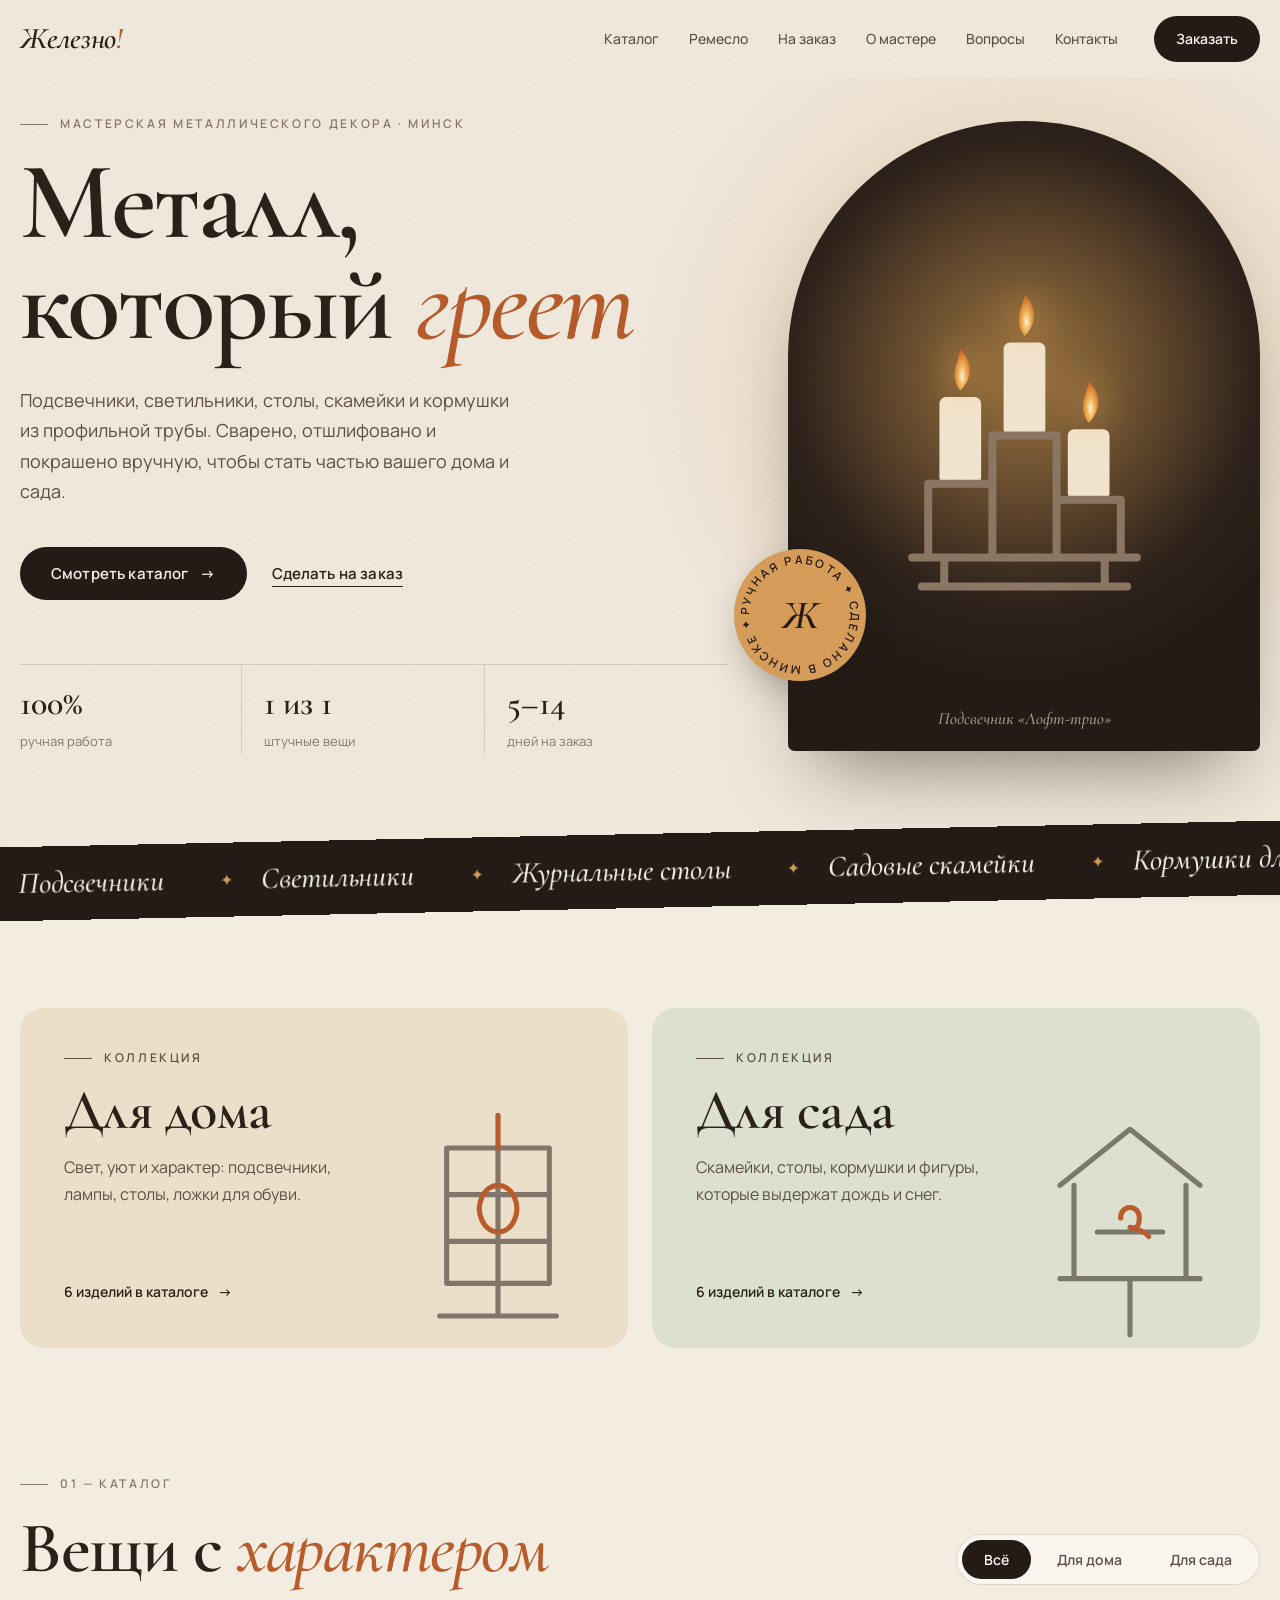
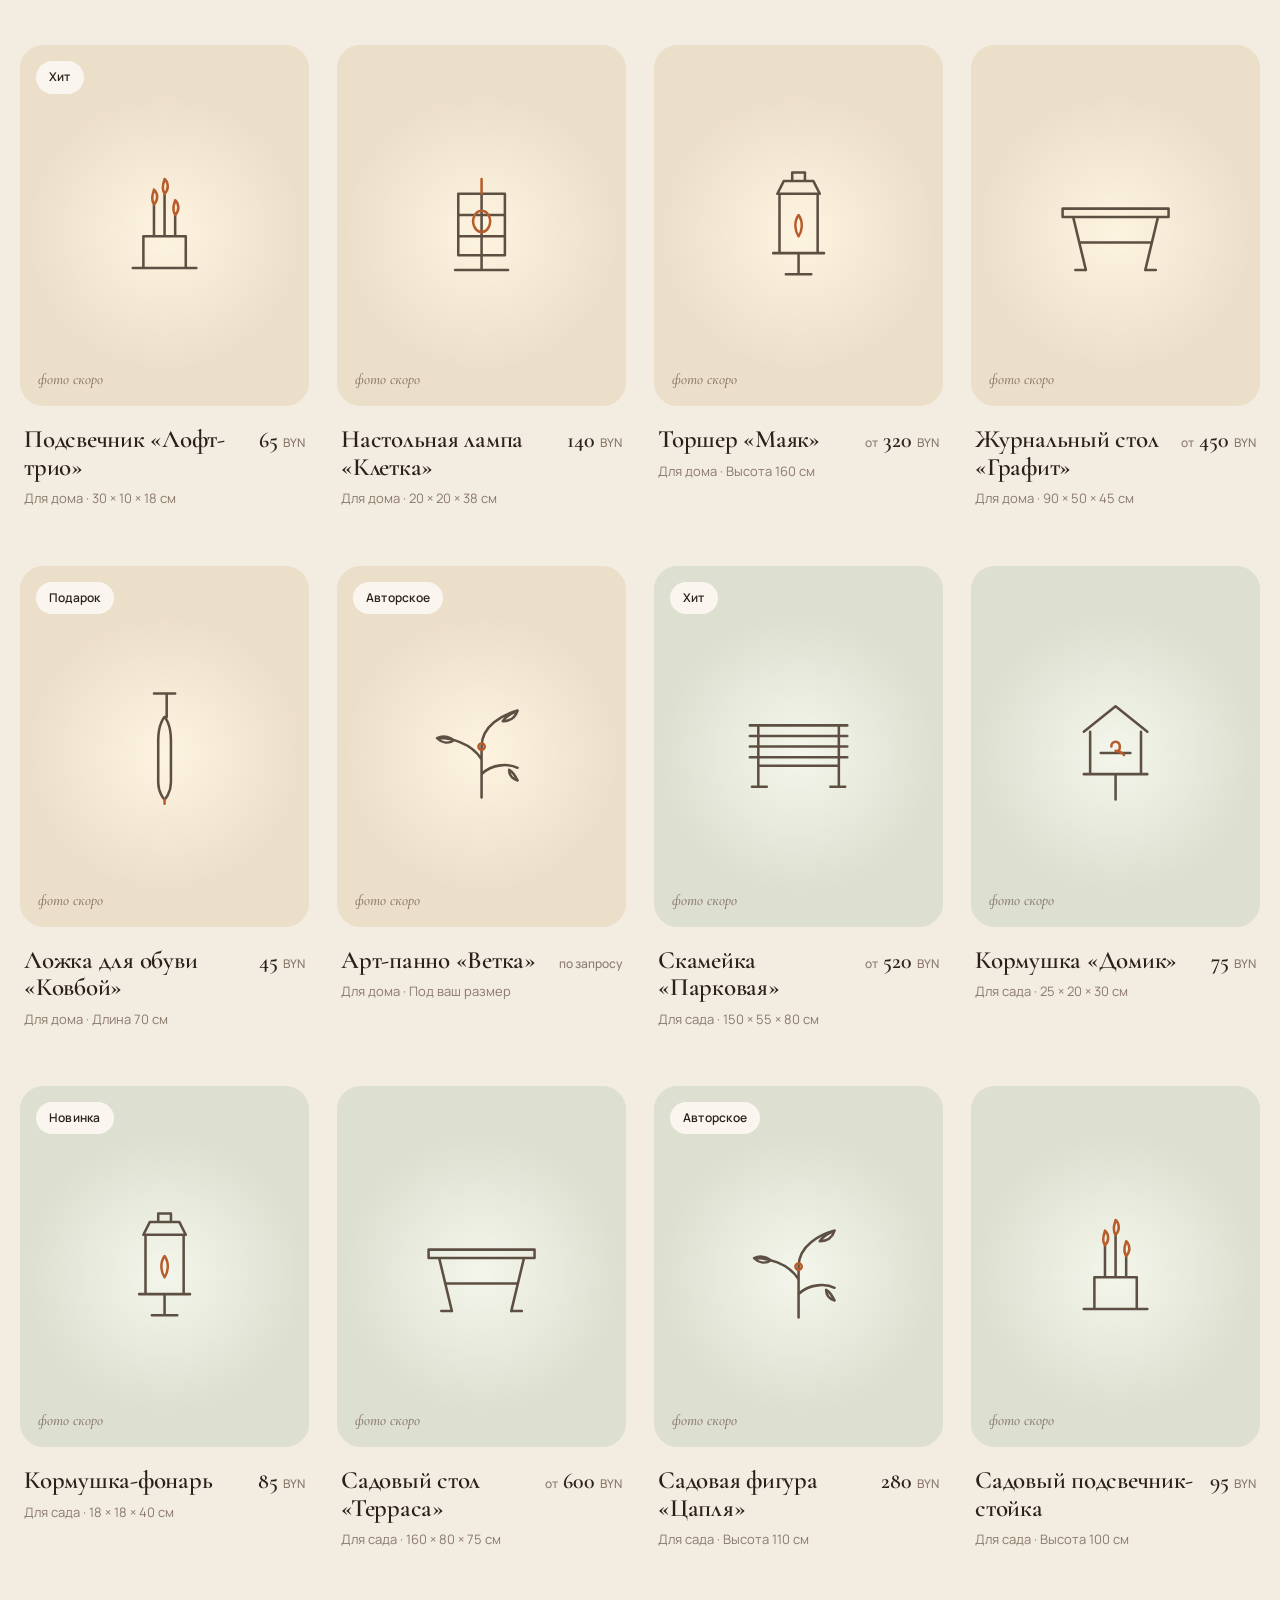
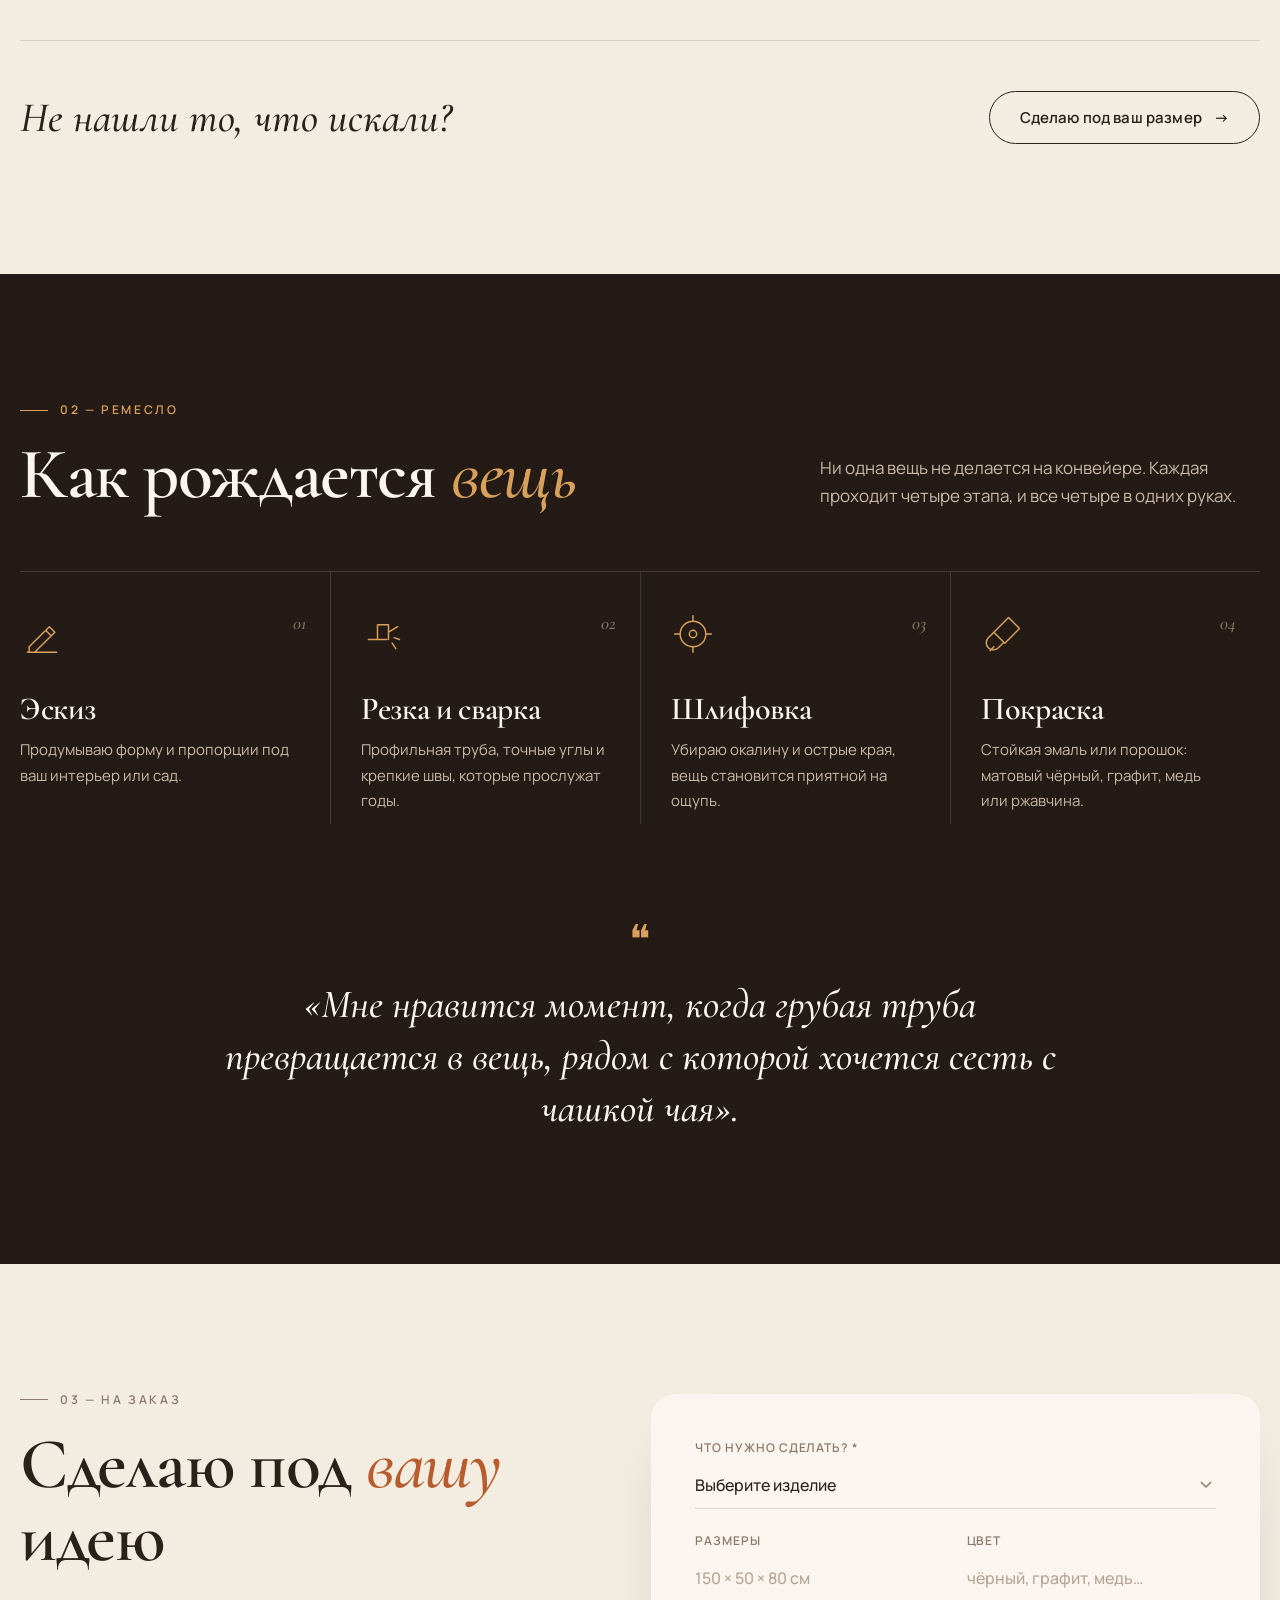
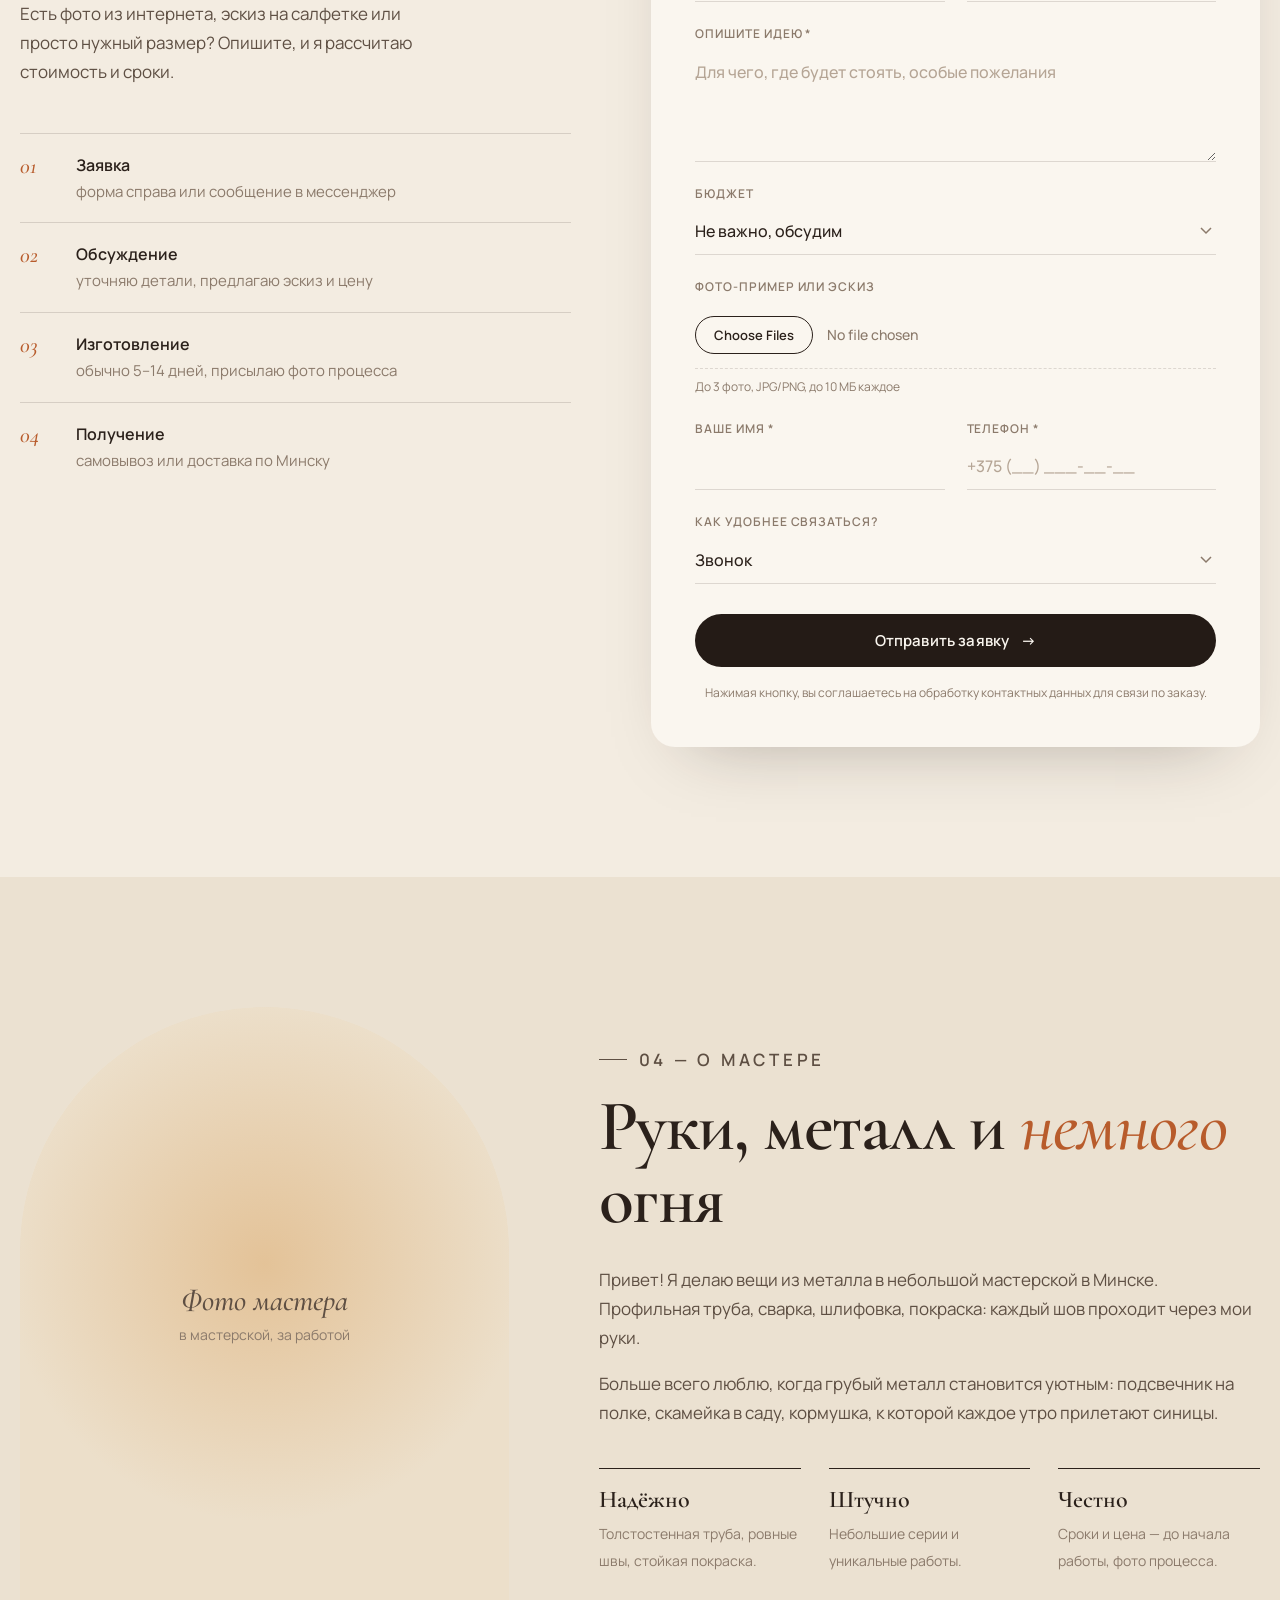
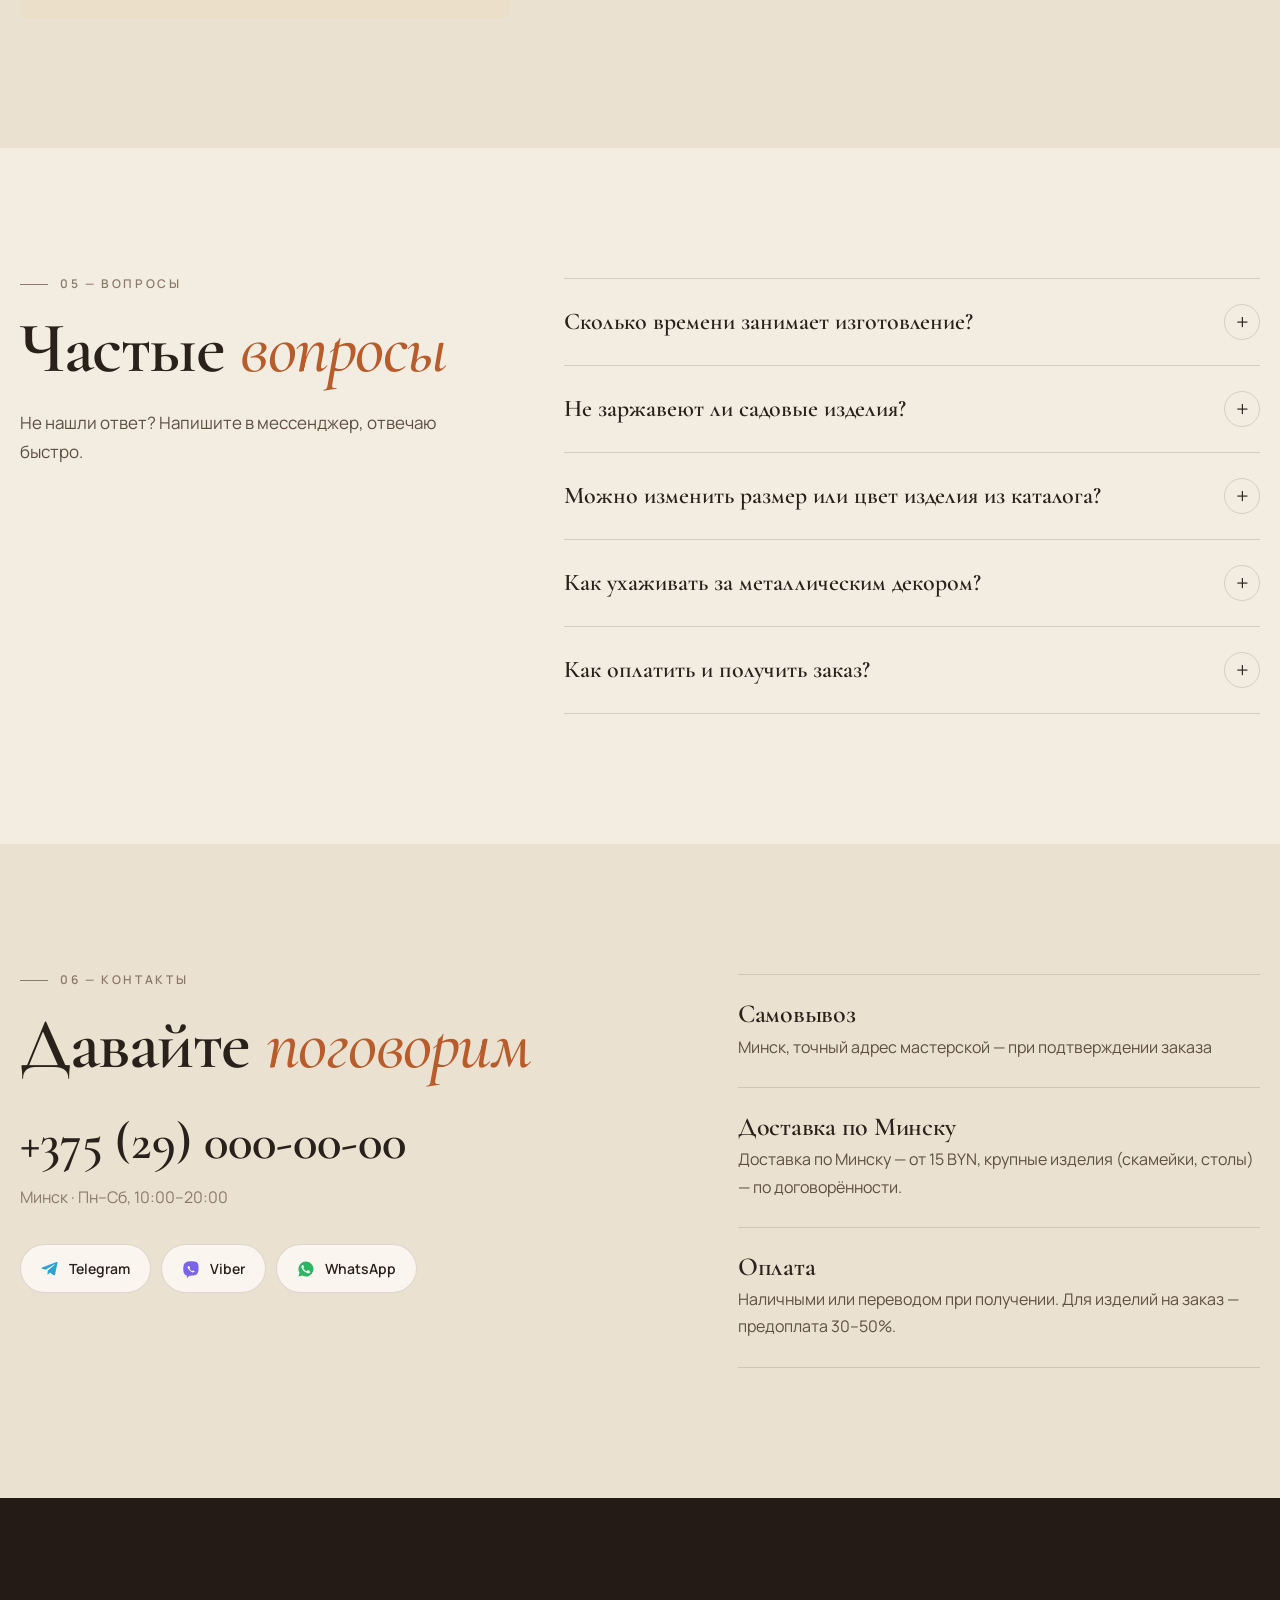
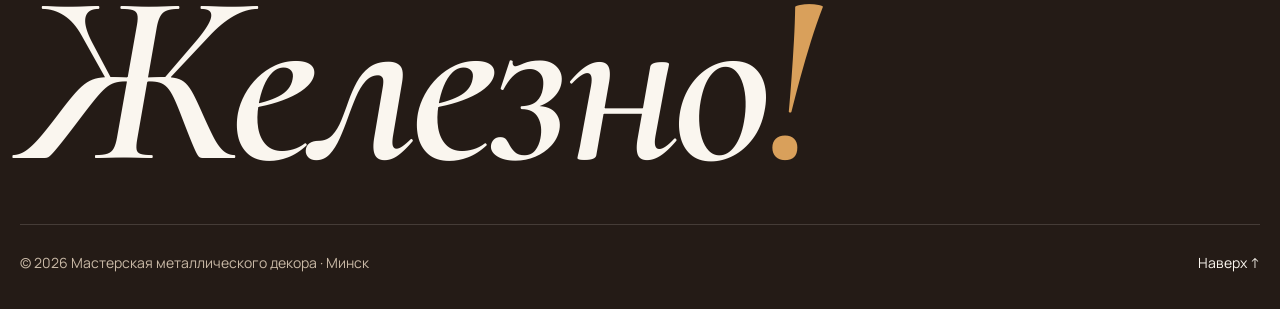
==== index.html @ 13155860 "Редакционный дизайн: Cormorant + Manrope, категории, блок «Ремесло», вопросы, плавные появления Co-A" ====
<!doctype html>
<html lang="ru">
<head>
  <meta charset="utf-8">
  <meta name="viewport" content="width=device-width, initial-scale=1">
  <title>Железно! — уютный декор из металла ручной работы, Минск</title>
  <meta name="description" content="Подсвечники, светильники, столы, скамейки, кормушки и арт-объекты из металла ручной работы. Изготовление на заказ. Минск, доставка по городу.">
  <meta property="og:title" content="Железно! — металл, который греет">
  <meta property="og:description" content="Авторский декор из металла для дома и сада. Ручная работа, Минск.">
  <meta name="theme-color" content="#f3ece1">
  <link rel="icon" href="data:image/svg+xml,%3Csvg xmlns='http://www.w3.org/2000/svg' viewBox='0 0 64 64'%3E%3Crect width='64' height='64' rx='32' fill='%23241b16'/%3E%3Ctext x='32' y='44' font-family='Georgia,serif' font-style='italic' font-size='36' text-anchor='middle' fill='%23d9a05b'%3EЖ%3C/text%3E%3C/svg%3E">
  <link rel="preconnect" href="https://fonts.googleapis.com">
  <link rel="preconnect" href="https://fonts.gstatic.com" crossorigin>
  <link href="https://fonts.googleapis.com/css2?family=Cormorant+Garamond:ital,wght@0,500;0,600;0,700;1,500;1,600&family=Manrope:wght@400;500;600;700&display=swap" rel="stylesheet">
  <link rel="stylesheet" href="css/style.css">
</head>
<body>

<header class="header" id="top">
  <div class="container header__inner">
    <a href="#top" class="logo">Железно<span>!</span></a>
    <nav class="nav" id="nav">
      <a href="#catalog">Каталог</a>
      <a href="#process">Ремесло</a>
      <a href="#custom">На заказ</a>
      <a href="#about">О мастере</a>
      <a href="#faq">Вопросы</a>
      <a href="#contacts">Контакты</a>
    </nav>
    <a class="header__cta" href="#custom">Заказать</a>
    <button class="burger" id="burger" aria-label="Меню" aria-expanded="false"><span></span><span></span></button>
  </div>
</header>

<main>
  <!-- ===== ГЛАВНЫЙ ЭКРАН ===== -->
  <section class="hero">
    <div class="hero__sparks" aria-hidden="true"></div>
    <div class="container hero__inner">
      <div class="hero__content">
        <p class="eyebrow reveal">Мастерская металлического декора · Минск</p>
        <h1 class="hero__title reveal">Металл,<br>который <em>греет</em></h1>
        <p class="hero__text reveal">Подсвечники, светильники, столы, скамейки и кормушки из профильной трубы. Сварено, отшлифовано и покрашено вручную, чтобы стать частью вашего дома и сада.</p>
        <div class="hero__actions reveal">
          <a href="#catalog" class="btn btn--primary">Смотреть каталог <i class="arr">→</i></a>
          <a href="#custom" class="btn btn--link">Сделать на заказ</a>
        </div>
        <ul class="hero__facts reveal">
          <li><b>100%</b><span>ручная работа</span></li>
          <li><b>1&nbsp;из&nbsp;1</b><span>штучные вещи</span></li>
          <li><b>5–14</b><span>дней на заказ</span></li>
        </ul>
      </div>

      <div class="hero__visual reveal">
        <div class="hero__art" aria-hidden="true">
          <svg viewBox="0 0 200 240">
            <defs><radialGradient id="flame" cx="50%" cy="65%" r="60%"><stop offset="0" stop-color="#fff6d6"/><stop offset=".45" stop-color="#f2b356"/><stop offset="1" stop-color="#d06a2a"/></radialGradient></defs>
            <g class="hero__candles"><rect x="47" y="96" width="26" height="54" rx="4"/><rect x="87" y="62" width="26" height="58" rx="4"/><rect x="127" y="116" width="26" height="44" rx="4"/></g>
            <g class="hero__frame"><path d="M30 196h140M40 196V150h40v46M80 196V120h40v76M120 196V160h40v36"/><path d="M36 214h128M50 196v18M150 196v18"/></g>
            <g class="hero__flames"><path d="M60 92c-8-10 0-20 0-26 8 8 8 18 0 26z"/><path d="M100 58c-8-10 0-20 0-26 8 8 8 18 0 26z"/><path d="M140 112c-8-10 0-20 0-26 8 8 8 18 0 26z"/></g>
          </svg>
          <span class="hero__caption">Подсвечник «Лофт-трио»</span>
        </div>
        <div class="badge" aria-hidden="true">
          <svg viewBox="0 0 120 120">
            <defs><path id="circle" d="M60 60m-46 0a46 46 0 1 1 92 0a46 46 0 1 1-92 0"/></defs>
            <text><textPath href="#circle" textLength="286">ручная работа ✦ сделано в Минске ✦ </textPath></text>
          </svg>
          <span>Ж</span>
        </div>
      </div>
    </div>
  </section>

  <!-- Бегущая строка -->
  <div class="marquee" aria-hidden="true">
    <div class="marquee__track">
      <span>Подсвечники</span><span>Светильники</span><span>Журнальные столы</span><span>Садовые скамейки</span><span>Кормушки для птиц</span><span>Ложки для обуви</span><span>Арт-объекты</span>
      <span>Подсвечники</span><span>Светильники</span><span>Журнальные столы</span><span>Садовые скамейки</span><span>Кормушки для птиц</span><span>Ложки для обуви</span><span>Арт-объекты</span>
    </div>
  </div>

  <!-- ===== КАТЕГОРИИ ===== -->
  <section class="section section--tight">
    <div class="container cats">
      <a href="#catalog" class="cat cat--home reveal" data-cat="interior">
        <div class="cat__text">
          <p class="eyebrow">Коллекция</p>
          <h3>Для дома</h3>
          <p>Свет, уют и характер: подсвечники, лампы, столы, ложки для обуви.</p>
          <span class="cat__more"><span data-count="interior"></span> <i class="arr">→</i></span>
        </div>
        <svg class="cat__ill" viewBox="0 0 120 120"><path d="M38 30h44v58H38zM38 50h44M38 70h44M60 30v58M35 102h50M60 102V88"/><path class="glow" d="M60 46a8 10 0 1 0 .1 0M60 16v14"/></svg>
      </a>
      <a href="#catalog" class="cat cat--garden reveal" data-cat="garden">
        <div class="cat__text">
          <p class="eyebrow">Коллекция</p>
          <h3>Для сада</h3>
          <p>Скамейки, столы, кормушки и фигуры, которые выдержат дождь и снег.</p>
          <span class="cat__more"><span data-count="garden"></span> <i class="arr">→</i></span>
        </div>
        <svg class="cat__ill" viewBox="0 0 120 120"><path d="M30 46 60 22l30 24M36 46v40h48V46M30 86h60M60 86v24M46 66h28"/><path class="glow" d="M56 60c0-6 8-6 8 0s-4 4-4 4 6 1 8 4"/></svg>
      </a>
    </div>
  </section>

  <!-- ===== КАТАЛОГ ===== -->
  <section class="section" id="catalog">
    <div class="container">
      <div class="section__head">
        <div class="reveal">
          <p class="eyebrow">01 — Каталог</p>
          <h2 class="section__title">Вещи с <em>характером</em></h2>
        </div>
        <div class="filters reveal" role="tablist">
          <button class="filter is-active" data-filter="all">Всё</button>
          <button class="filter" data-filter="interior">Для дома</button>
          <button class="filter" data-filter="garden">Для сада</button>
        </div>
      </div>
      <div class="grid" id="grid"></div>
      <div class="catalog__note reveal">
        <p>Не нашли то, что искали?</p>
        <a href="#custom" class="btn btn--ghost">Сделаю под ваш размер <i class="arr">→</i></a>
      </div>
    </div>
  </section>

  <!-- ===== РЕМЕСЛО ===== -->
  <section class="section section--dark" id="process">
    <div class="container">
      <div class="section__head">
        <div class="reveal">
          <p class="eyebrow">02 — Ремесло</p>
          <h2 class="section__title">Как рождается <em>вещь</em></h2>
        </div>
        <p class="section__lead reveal">Ни одна вещь не делается на конвейере. Каждая проходит четыре этапа, и все четыре в одних руках.</p>
      </div>
      <ol class="process">
        <li class="reveal">
          <svg viewBox="0 0 48 48"><path d="M10 38 32 16l6 6-22 22H10zM28 20l6 6M8 44h32"/></svg>
          <span class="process__num">01</span><h3>Эскиз</h3><p>Продумываю форму и пропорции под ваш интерьер или сад.</p>
        </li>
        <li class="reveal">
          <svg viewBox="0 0 48 48"><path d="M8 30h20M18 30V14h12v16M30 22l10-6M36 28l6 2M34 34l4 6"/></svg>
          <span class="process__num">02</span><h3>Резка и сварка</h3><p>Профильная труба, точные углы и крепкие швы, которые прослужат годы.</p>
        </li>
        <li class="reveal">
          <svg viewBox="0 0 48 48"><circle cx="24" cy="24" r="14"/><circle cx="24" cy="24" r="4"/><path d="M24 4v6M24 38v6M4 24h6M38 24h6"/></svg>
          <span class="process__num">03</span><h3>Шлифовка</h3><p>Убираю окалину и острые края, вещь становится приятной на ощупь.</p>
        </li>
        <li class="reveal">
          <svg viewBox="0 0 48 48"><path d="M30 6l12 12-16 16-12-12zM14 22l-6 6c-3 3-3 8 0 11s8 3 11 0l6-6M10 42l4-4"/></svg>
          <span class="process__num">04</span><h3>Покраска</h3><p>Стойкая эмаль или порошок: матовый чёрный, графит, медь или ржавчина.</p>
        </li>
      </ol>
      <blockquote class="quote reveal">«Мне нравится момент, когда грубая труба превращается в вещь, рядом с которой хочется сесть с чашкой чая».</blockquote>
    </div>
  </section>

  <!-- ===== НА ЗАКАЗ ===== -->
  <section class="section" id="custom">
    <div class="container custom">
      <div class="custom__info reveal">
        <p class="eyebrow">03 — На заказ</p>
        <h2 class="section__title">Сделаю под <em>вашу</em> идею</h2>
        <p class="section__lead">Есть фото из интернета, эскиз на салфетке или просто нужный размер? Опишите, и я рассчитаю стоимость и сроки.</p>
        <ol class="steps">
          <li><b>Заявка</b><span>форма справа или сообщение в мессенджер</span></li>
          <li><b>Обсуждение</b><span>уточняю детали, предлагаю эскиз и цену</span></li>
          <li><b>Изготовление</b><span>обычно 5–14 дней, присылаю фото процесса</span></li>
          <li><b>Получение</b><span>самовывоз или доставка по Минску</span></li>
        </ol>
      </div>

      <form class="form card reveal" id="customForm" novalidate>
        <input type="hidden" name="formType" value="Заказ по идее">
        <input type="text" name="website" class="hp" tabindex="-1" autocomplete="off" aria-hidden="true">
        <label class="field">
          <span>Что нужно сделать? *</span>
          <select name="item" required>
            <option value="">Выберите изделие</option>
            <option>Подсвечник</option><option>Светильник / торшер</option>
            <option>Стол</option><option>Скамейка</option><option>Кормушка для птиц</option>
            <option>Ложка для обуви</option><option>Арт-объект / панно</option>
            <option>Садовый декор</option><option>Другое</option>
          </select>
        </label>
        <div class="field-row">
          <label class="field"><span>Размеры</span><input name="size" placeholder="150 × 50 × 80 см"></label>
          <label class="field"><span>Цвет</span><input name="color" placeholder="чёрный, графит, медь…"></label>
        </div>
        <label class="field"><span>Опишите идею *</span>
          <textarea name="details" rows="4" required placeholder="Для чего, где будет стоять, особые пожелания"></textarea></label>
        <label class="field"><span>Бюджет</span>
          <select name="budget">
            <option value="">Не важно, обсудим</option>
            <option>до 100 BYN</option><option>100–300 BYN</option>
            <option>300–600 BYN</option><option>более 600 BYN</option>
          </select>
        </label>
        <label class="field field--file">
          <span>Фото-пример или эскиз</span>
          <input type="file" name="photos" accept="image/*" multiple>
          <small class="file-hint" id="fileHint">До 3 фото, JPG/PNG, до 10 МБ каждое</small>
        </label>
        <div class="field-row">
          <label class="field"><span>Ваше имя *</span><input name="name" required autocomplete="name"></label>
          <label class="field"><span>Телефон *</span><input name="phone" type="tel" required autocomplete="tel" placeholder="+375 (__) ___-__-__"></label>
        </div>
        <label class="field"><span>Как удобнее связаться?</span>
          <select name="contactVia"><option>Звонок</option><option>Telegram</option><option>Viber</option><option>WhatsApp</option></select>
        </label>
        <button class="btn btn--primary btn--wide" type="submit">Отправить заявку <i class="arr">→</i></button>
        <p class="form__legal">Нажимая кнопку, вы соглашаетесь на обработку контактных данных для связи по заказу.</p>
      </form>
    </div>
  </section>

  <!-- ===== О МАСТЕРЕ ===== -->
  <section class="section section--alt" id="about">
    <div class="container about">
      <div class="about__photo reveal" aria-hidden="true">
        <div class="about__placeholder">Фото мастера<small>в мастерской, за работой</small></div>
      </div>
      <div class="about__text reveal">
        <p class="eyebrow">04 — О мастере</p>
        <h2 class="section__title">Руки, металл и <em>немного</em> огня</h2>
        <p>Привет! Я делаю вещи из металла в небольшой мастерской в Минске. Профильная труба, сварка, шлифовка, покраска: каждый шов проходит через мои руки.</p>
        <p>Больше всего люблю, когда грубый металл становится уютным: подсвечник на полке, скамейка в саду, кормушка, к которой каждое утро прилетают синицы.</p>
        <ul class="features">
          <li><b>Надёжно</b><span>Толстостенная труба, ровные швы, стойкая покраска.</span></li>
          <li><b>Штучно</b><span>Небольшие серии и уникальные работы.</span></li>
          <li><b>Честно</b><span>Сроки и цена — до начала работы, фото процесса.</span></li>
        </ul>
      </div>
    </div>
  </section>

  <!-- ===== ВОПРОСЫ ===== -->
  <section class="section" id="faq">
    <div class="container faq">
      <div class="reveal">
        <p class="eyebrow">05 — Вопросы</p>
        <h2 class="section__title">Частые <em>вопросы</em></h2>
        <p class="section__lead">Не нашли ответ? Напишите в мессенджер, отвечаю быстро.</p>
      </div>
      <div class="faq__list reveal">
        <details>
          <summary>Сколько времени занимает изготовление?</summary>
          <p>Готовые изделия из каталога можно забрать сразу. Вещи на заказ обычно делаются за 5–14 дней, в зависимости от сложности. Точный срок называю до начала работы.</p>
        </details>
        <details>
          <summary>Не заржавеют ли садовые изделия?</summary>
          <p>Металл для улицы грунтуется и покрывается стойкой краской. Раз в несколько лет покрытие можно подновить. Эффект «ржавчины» делаю только по желанию и закрываю защитным лаком.</p>
        </details>
        <details>
          <summary>Можно изменить размер или цвет изделия из каталога?</summary>
          <p>Да. Почти любую вещь из каталога можно сделать в другом размере или цвете. Напишите, что хотите изменить, и я пересчитаю цену.</p>
        </details>
        <details>
          <summary>Как ухаживать за металлическим декором?</summary>
          <p>Достаточно протирать сухой или слегка влажной мягкой тканью. Не используйте абразивные губки и агрессивную химию.</p>
        </details>
        <details>
          <summary>Как оплатить и получить заказ?</summary>
          <p data-faq-delivery></p>
        </details>
      </div>
    </div>
  </section>

  <!-- ===== ДОСТАВКА И КОНТАКТЫ ===== -->
  <section class="section section--alt" id="contacts">
    <div class="container contacts">
      <div class="reveal">
        <p class="eyebrow">06 — Контакты</p>
        <h2 class="section__title">Давайте <em>поговорим</em></h2>
        <p class="contacts__big"><a data-phone-link href="#"><span data-phone></span></a></p>
        <p class="muted"><span data-city></span> · <span data-hours></span></p>
        <div class="messengers" data-messengers></div>
      </div>
      <div class="info-list reveal">
        <div><h3>Самовывоз</h3><p data-pickup></p></div>
        <div><h3>Доставка по Минску</h3><p data-delivery></p></div>
        <div><h3>Оплата</h3><p>Наличными или переводом при получении. Для изделий на заказ — предоплата 30–50%.</p></div>
      </div>
    </div>
  </section>
</main>

<footer class="footer">
  <div class="container">
    <p class="footer__word" aria-hidden="true">Железно<span>!</span></p>
    <div class="footer__inner">
      <span>© <span id="year"></span> Мастерская металлического декора · Минск</span>
      <a href="#top">Наверх ↑</a>
    </div>
  </div>
</footer>

<div class="float-msg" data-messengers-float></div>

<!-- Окно товара -->
<div class="modal" id="modal" aria-hidden="true">
  <div class="modal__backdrop" data-close></div>
  <div class="modal__box" role="dialog" aria-modal="true" aria-labelledby="mTitle">
    <button class="modal__close" data-close aria-label="Закрыть">×</button>
    <div class="modal__media" id="mMedia"></div>
    <div class="modal__body">
      <p class="eyebrow" id="mCat"></p>
      <h3 class="modal__title" id="mTitle"></h3>
      <p class="modal__price" id="mPrice"></p>
      <p class="modal__desc" id="mDesc"></p>
      <dl class="specs" id="mSpecs"></dl>

      <form class="form" id="orderForm" novalidate>
        <input type="hidden" name="formType" value="Заказ из каталога">
        <input type="hidden" name="product">
        <input type="text" name="website" class="hp" tabindex="-1" autocomplete="off" aria-hidden="true">
        <div class="field-row">
          <label class="field"><span>Имя *</span><input name="name" required autocomplete="name"></label>
          <label class="field"><span>Телефон *</span><input name="phone" type="tel" required autocomplete="tel" placeholder="+375 (__) ___-__-__"></label>
        </div>
        <label class="field"><span>Комментарий</span><input name="details" placeholder="цвет, размер, количество…"></label>
        <button class="btn btn--primary btn--wide" type="submit">Заказать <i class="arr">→</i></button>
      </form>
      <p class="modal__or">или сразу написать</p>
      <div class="messengers messengers--sm" id="mMessengers"></div>
    </div>
  </div>
</div>

<div class="toast" id="toast" role="status" aria-live="polite"></div>

<script src="js/config.js"></script>
<script src="js/products.js"></script>
<script src="js/app.js"></script>
</body>
</html>
---- css/style.css ----
/* =========================================================
   «Железно!» — уютный редакционный стиль
   Лён · мёд · терракота · шалфей · шоколад
   ========================================================= */
:root {
  --bg: #f3ece1;
  --bg-alt: #ebe1d1;
  --paper: #faf6ef;
  --ink: #2b211b;
  --ink-soft: #5e4f43;
  --muted: #8b7a6b;
  --line: rgba(43,33,27,.14);
  --accent: #b85c2c;     /* терракота */
  --honey: #d9a05b;      /* мёд */
  --sage: #7d8c6e;       /* шалфей */
  --sage-bg: #dde0d0;
  --cream-bg: #ecdfca;
  --dark: #241b16;       /* шоколад */
  --dark-2: #31261f;
  --radius: 24px;
  --ease: cubic-bezier(.22,.61,.36,1);
  --serif: "Cormorant Garamond", "Cormorant", Georgia, serif;
  --sans: "Manrope", system-ui, -apple-system, "Segoe UI", Roboto, sans-serif;
}

*, *::before, *::after { box-sizing: border-box; }
html { scroll-behavior: smooth; scroll-padding-top: 84px; overflow-x: clip; }
main { overflow-x: clip; }
body {
  margin: 0; background: var(--bg); color: var(--ink);
  font: 400 16px/1.7 var(--sans); -webkit-font-smoothing: antialiased; text-rendering: optimizeLegibility;
}
/* Фактура бумаги */
body::after {
  content: ""; position: fixed; inset: 0; z-index: 300; pointer-events: none; opacity: .09; mix-blend-mode: multiply;
  background-image: url("data:image/svg+xml,%3Csvg xmlns='http://www.w3.org/2000/svg' width='160' height='160'%3E%3Cfilter id='n'%3E%3CfeTurbulence type='fractalNoise' baseFrequency='.85' numOctaves='3' stitchTiles='stitch'/%3E%3CfeColorMatrix values='0 0 0 0 .3 0 0 0 0 .2 0 0 0 0 .1 0 0 0 .9 0'/%3E%3C/filter%3E%3Crect width='100%25' height='100%25' filter='url(%23n)'/%3E%3C/svg%3E");
}
::selection { background: var(--honey); color: var(--dark); }
img { max-width: 100%; display: block; }
a { color: var(--accent); text-decoration: none; }
h1, h2, h3, .price, .hero__facts b, .contacts__big, .steps li::before, .process__num { font-variant-numeric: lining-nums; }
h1, h2, h3 { font-family: var(--serif); font-weight: 600; line-height: 1.02; margin: 0 0 .4em; letter-spacing: -.01em; }
em { font-style: italic; font-weight: 500; color: var(--accent); }
.container { width: min(1240px, 100% - 40px); margin-inline: auto; }
.muted { color: var(--muted); }
.eyebrow {
  font: 600 12px/1 var(--sans); letter-spacing: .22em; text-transform: uppercase; color: var(--muted);
  margin: 0 0 22px; display: flex; align-items: center; gap: 12px;
}
.eyebrow::before { content: ""; width: 28px; height: 1px; background: currentColor; }
.arr { font-style: normal; display: inline-block; transition: transform .35s var(--ease); }

/* ===== Кнопки ===== */
.btn {
  display: inline-flex; align-items: center; justify-content: center; gap: 12px;
  padding: 18px 30px; border-radius: 999px; border: 1px solid transparent;
  font: 600 15px/1 var(--sans); letter-spacing: .01em; cursor: pointer; color: inherit; white-space: nowrap;
  transition: background .35s var(--ease), color .35s var(--ease), border-color .35s var(--ease), transform .35s var(--ease);
}
.btn:hover .arr { transform: translateX(5px); }
.btn--primary { background: var(--dark); color: var(--paper); }
.btn--primary:hover { background: var(--accent); color: #fff; }
.btn--ghost { border-color: var(--ink); color: var(--ink); }
.btn--ghost:hover { background: var(--ink); color: var(--paper); }
.btn--link { padding-inline: 6px; color: var(--ink); background: linear-gradient(currentColor, currentColor) 6px calc(100% - 12px) / calc(100% - 12px) 1px no-repeat; }
.btn--link:hover { color: var(--accent); }
.btn--wide { width: 100%; }
.btn[disabled] { opacity: .55; cursor: wait; }

/* ===== Шапка ===== */
.header { position: sticky; top: 0; z-index: 50; transition: background .4s, box-shadow .4s; }
.header.is-scrolled { background: rgba(243,236,225,.86); backdrop-filter: blur(14px); box-shadow: 0 1px 0 var(--line); }
.header__inner { display: flex; align-items: center; gap: 36px; height: 78px; }
.logo { font: italic 600 30px/1 var(--serif); color: var(--ink); letter-spacing: -.01em; }
.logo span { color: var(--accent); }
.nav { display: flex; gap: 30px; margin-left: auto; }
.nav a { color: var(--ink-soft); font-size: 14px; font-weight: 500; position: relative; padding: 4px 0; }
.nav a::after { content: ""; position: absolute; left: 0; right: 0; bottom: 0; height: 1px; background: var(--accent); transform: scaleX(0); transform-origin: right; transition: transform .4s var(--ease); }
.nav a:hover { color: var(--ink); }
.nav a:hover::after { transform: scaleX(1); transform-origin: left; }
.header__cta { padding: 11px 22px; border-radius: 999px; background: var(--dark); color: var(--paper); font-size: 14px; font-weight: 600; transition: background .3s; }
.header__cta:hover { background: var(--accent); color: #fff; }
.burger { display: none; width: 44px; height: 44px; border-radius: 50%; border: 1px solid var(--line); background: transparent; cursor: pointer; position: relative; }
.burger span { position: absolute; left: 13px; right: 13px; height: 1.5px; background: var(--ink); transition: transform .3s var(--ease); }
.burger span:first-child { top: 17px; } .burger span:last-child { top: 25px; }
.burger[aria-expanded="true"] span:first-child { transform: translateY(4px) rotate(45deg); }
.burger[aria-expanded="true"] span:last-child { transform: translateY(-4px) rotate(-45deg); }

/* ===== Главный экран ===== */
.hero { position: relative; padding: 40px 0 100px; overflow: hidden; }
.hero::before {
  content: ""; position: absolute; width: 900px; height: 900px; right: -200px; top: -150px; border-radius: 50%;
  background: radial-gradient(circle, rgba(217,160,91,.35), transparent 62%); pointer-events: none;
}
.hero__inner { position: relative; display: grid; grid-template-columns: 1.2fr .8fr; gap: 60px; align-items: center; }
.hero__title { font-size: clamp(56px, 8.6vw, 128px); font-weight: 600; line-height: .92; margin: 0 0 30px; letter-spacing: -.025em; }
.hero__title em { font-weight: 500; }
.hero__text { max-width: 500px; font-size: 18px; color: var(--ink-soft); margin: 0 0 40px; }
.hero__actions { display: flex; flex-wrap: wrap; align-items: center; gap: 18px; }
.hero__facts { display: flex; list-style: none; padding: 0; margin: 64px 0 0; border-top: 1px solid var(--line); }
.hero__facts li { flex: 1; padding: 22px 20px 0 0; }
.hero__facts li + li { padding-left: 22px; border-left: 1px solid var(--line); }
.hero__facts b { display: block; font: 600 34px/1 var(--serif); margin-bottom: 6px; }
.hero__facts span { font-size: 13px; color: var(--muted); }

.hero__visual { position: relative; }
.hero__art {
  position: relative; aspect-ratio: 3 / 4; border-radius: 999px 999px 28px 28px; overflow: hidden;
  background: radial-gradient(circle at 50% 40%, #4a372a, var(--dark) 70%);
  display: grid; place-items: center; padding: 16%;
  box-shadow: 0 40px 80px -30px rgba(36,27,22,.55);
}
.hero__art::before { content: ""; position: absolute; inset: 0; background: radial-gradient(circle at 50% 40%, rgba(242,179,86,.5), transparent 52%); animation: breathe 4.5s ease-in-out infinite; }
.hero__art svg { position: relative; width: 100%; }
.hero__candles rect { fill: #f5e8d2; }
.hero__frame path { fill: none; stroke: #8d7866; stroke-width: 5; stroke-linecap: round; stroke-linejoin: round; }
.hero__flames path { fill: url(#flame); filter: drop-shadow(0 0 12px rgba(242,179,86,.95)); transform-box: fill-box; transform-origin: 50% 100%; animation: flicker 2.6s ease-in-out infinite; }
.hero__flames path:nth-child(2) { animation-delay: .7s; } .hero__flames path:nth-child(3) { animation-delay: 1.4s; }
.hero__caption { position: absolute; bottom: 22px; left: 0; right: 0; text-align: center; font: italic 500 17px var(--serif); color: rgba(245,232,210,.65); }
@keyframes flicker { 0%,100% { transform: scale(1) rotate(0); } 30% { transform: scale(1.07,.94) rotate(-3deg); } 60% { transform: scale(.95,1.05) rotate(2deg); } }
@keyframes breathe { 0%,100% { opacity: .7; } 50% { opacity: 1; } }

.badge { position: absolute; left: -54px; bottom: 70px; width: 132px; height: 132px; border-radius: 50%; background: var(--honey); display: grid; place-items: center; box-shadow: 0 16px 40px -12px rgba(36,27,22,.4); }
.badge svg { position: absolute; inset: 0; animation: spin 22s linear infinite; }
.badge text { font: 600 10.5px var(--sans); letter-spacing: .12em; text-transform: uppercase; fill: var(--dark); }
.badge > span { font: italic 600 40px/1 var(--serif); color: var(--dark); }
@keyframes spin { to { transform: rotate(360deg); } }

.hero__sparks { position: absolute; inset: 0; pointer-events: none; }
.spark { position: absolute; bottom: -10px; width: 5px; height: 5px; border-radius: 50%; background: rgba(217,160,91,.85); box-shadow: 0 0 12px 3px rgba(217,160,91,.45); animation: rise linear infinite; opacity: 0; }
@keyframes rise { 0% { transform: translate(0,0); opacity: 0; } 15% { opacity: .75; } 100% { transform: translate(var(--dx,30px), -105vh); opacity: 0; } }

/* ===== Бегущая строка ===== */
.marquee { background: var(--dark); color: var(--paper); overflow: hidden; padding: 22px 0; transform: rotate(-1.2deg); margin: -20px -10px 0; position: relative; z-index: 2; }
.marquee__track { display: flex; width: max-content; animation: marquee 38s linear infinite; }
.marquee span { font: italic 500 30px/1 var(--serif); padding: 0 28px; white-space: nowrap; display: flex; align-items: center; gap: 56px; }
.marquee span::after { content: "✦"; font: normal 16px var(--sans); color: var(--honey); margin-right: -28px; }
@keyframes marquee { to { transform: translateX(-50%); } }

/* ===== Секции ===== */
.section { padding: 130px 0; position: relative; }
.section--tight { padding: 100px 0 0; }
.section--alt { background: var(--bg-alt); }
.section--dark { background: var(--dark); color: var(--paper); }
.section--dark .eyebrow { color: var(--honey); }
.section--dark em { color: var(--honey); }
.section__head { display: flex; flex-wrap: wrap; align-items: flex-end; justify-content: space-between; gap: 30px; margin-bottom: 60px; }
.section__title { font-size: clamp(42px, 5.6vw, 76px); margin: 0; letter-spacing: -.02em; }
.section__lead { max-width: 440px; color: var(--ink-soft); font-size: 17px; margin: 0; }
.section--dark .section__lead { color: #c9b9a6; }

/* ===== Категории ===== */
.cats { display: grid; grid-template-columns: 1fr 1fr; gap: 24px; }
.cat {
  position: relative; display: flex; justify-content: space-between; gap: 20px; min-height: 340px; padding: 44px;
  border-radius: var(--radius); color: var(--ink); overflow: hidden; transition: transform .5s var(--ease);
}
.cat--home { background: var(--cream-bg); }
.cat--garden { background: var(--sage-bg); }
.cat:hover { transform: translateY(-6px); }
.cat__text { display: flex; flex-direction: column; max-width: 300px; position: relative; z-index: 1; }
.cat h3 { font-size: clamp(40px, 4.4vw, 60px); margin-bottom: 14px; }
.cat p { color: var(--ink-soft); margin: 0; }
.cat .eyebrow { margin-bottom: 18px; }
.cat__more { margin-top: auto; padding-top: 30px; font-weight: 600; font-size: 14px; display: inline-flex; gap: 10px; }
.cat:hover .arr { transform: translateX(6px); }
.cat__ill { position: absolute; right: -10px; bottom: -10px; width: 52%; max-width: 280px; fill: none; stroke: rgba(43,33,27,.55); stroke-width: 2.2; stroke-linecap: round; stroke-linejoin: round; transition: transform .7s var(--ease); }
.cat__ill .glow { stroke: var(--accent); }
.cat:hover .cat__ill { transform: rotate(-4deg) scale(1.04); }

/* ===== Фильтры ===== */
.filters { display: flex; gap: 4px; padding: 5px; border-radius: 999px; background: var(--paper); border: 1px solid var(--line); }
.filter { padding: 10px 22px; border: 0; border-radius: 999px; background: transparent; color: var(--ink-soft); font: 600 14px var(--sans); cursor: pointer; transition: background .3s, color .3s; }
.filter:hover { color: var(--ink); }
.filter.is-active { background: var(--dark); color: var(--paper); }

/* ===== Товары ===== */
.grid { display: grid; grid-template-columns: repeat(auto-fill, minmax(270px, 1fr)); gap: 56px 28px; }
.product { cursor: pointer; display: flex; flex-direction: column; outline: none; }
.product__media { position: relative; aspect-ratio: 4 / 5; border-radius: var(--radius); overflow: hidden; background: var(--cream-bg); }
.product__media img { width: 100%; height: 100%; object-fit: cover; transition: transform .9s var(--ease); }
.product:hover .product__media img, .product:hover .ph svg { transform: scale(1.06); }
.product:focus-visible .product__media { outline: 2px solid var(--accent); outline-offset: 4px; }
.product__badge { position: absolute; top: 16px; left: 16px; z-index: 1; padding: 6px 13px; border-radius: 999px; background: var(--paper); font-size: 12px; font-weight: 600; letter-spacing: .02em; }
.product__open {
  position: absolute; right: 16px; bottom: 16px; z-index: 1; width: 52px; height: 52px; border-radius: 50%;
  background: var(--dark); color: var(--paper); display: grid; place-items: center; font-size: 20px;
  opacity: 0; transform: translateY(10px) scale(.9); transition: opacity .4s var(--ease), transform .4s var(--ease);
}
.product:hover .product__open, .product:focus-visible .product__open { opacity: 1; transform: none; }
.product__body { padding: 20px 4px 0; }
.product__top { display: flex; justify-content: space-between; align-items: baseline; gap: 14px; }
.product__name { font: 600 25px/1.1 var(--serif); margin: 0; }
.product__meta { font-size: 13px; color: var(--muted); margin: 6px 0 0; }
.price { font: 600 22px/1 var(--serif); white-space: nowrap; }
.price small { font: 500 12px var(--sans); color: var(--muted); }
.catalog__note { margin-top: 90px; padding-top: 50px; border-top: 1px solid var(--line); display: flex; flex-wrap: wrap; justify-content: space-between; align-items: center; gap: 20px; }
.catalog__note p { font: italic 500 clamp(28px, 3.4vw, 42px)/1.1 var(--serif); margin: 0; }

/* Иллюстрации-заглушки */
.ph { width: 100%; height: 100%; display: grid; place-items: center; position: relative; background: radial-gradient(circle at 50% 52%, rgba(255,246,226,.9), transparent 58%), var(--cream-bg); color: #5e4f43; }
.ph--garden { background: radial-gradient(circle at 50% 52%, rgba(246,248,238,.9), transparent 58%), var(--sage-bg); }
.ph svg { width: 44%; height: auto; stroke: currentColor; fill: none; stroke-width: 2.4; stroke-linecap: round; stroke-linejoin: round; transition: transform .9s var(--ease); }
.ph svg .glow { stroke: var(--accent); }
.ph__label { position: absolute; bottom: 18px; left: 18px; font: italic 500 15px var(--serif); color: var(--muted); }

/* ===== Ремесло ===== */
.process { list-style: none; padding: 0; margin: 0; display: grid; grid-template-columns: repeat(4, 1fr); border-top: 1px solid rgba(250,246,239,.15); }
.process li { padding: 40px 30px 10px 0; position: relative; }
.process li + li { padding-left: 30px; border-left: 1px solid rgba(250,246,239,.15); }
.process svg { width: 44px; height: 44px; fill: none; stroke: var(--honey); stroke-width: 1.6; stroke-linecap: round; stroke-linejoin: round; margin-bottom: 28px; }
.process__num { position: absolute; top: 40px; right: 24px; font: italic 500 18px var(--serif); color: #8d7866; }
.process h3 { font-size: 32px; margin-bottom: 12px; }
.process p { color: #c9b9a6; margin: 0; font-size: 15px; }
.quote { margin: 90px auto 0; max-width: 860px; text-align: center; font: italic 500 clamp(26px, 3.2vw, 40px)/1.3 var(--serif); color: var(--paper); }
.quote::before { content: "❝"; display: block; font-style: normal; font-size: 40px; color: var(--honey); margin-bottom: 12px; }

/* ===== На заказ ===== */
.custom { display: grid; grid-template-columns: .95fr 1.05fr; gap: 80px; align-items: start; }
.custom__info { position: sticky; top: 110px; }
.custom__info .section__title { margin-bottom: 26px; }
.steps { list-style: none; counter-reset: s; padding: 0; margin: 46px 0 0; }
.steps li { counter-increment: s; display: grid; grid-template-columns: 56px 1fr; padding: 18px 0; border-top: 1px solid var(--line); }
.steps li::before { content: "0" counter(s); grid-row: span 2; font: italic 500 22px/1.3 var(--serif); color: var(--accent); }
.steps b { font-weight: 600; }
.steps span { color: var(--muted); font-size: 15px; }

.card { background: var(--paper); border-radius: var(--radius); padding: 44px; box-shadow: 0 30px 70px -40px rgba(36,27,22,.35); }

/* ===== Формы ===== */
.form { display: grid; gap: 22px; }
.field { display: grid; gap: 4px; }
.field > span { font-size: 12px; font-weight: 600; letter-spacing: .08em; text-transform: uppercase; color: var(--muted); }
.field-row { display: grid; grid-template-columns: 1fr 1fr; gap: 22px; }
input, select, textarea {
  width: 100%; padding: 12px 0; border: 0; border-bottom: 1px solid var(--line); border-radius: 0;
  background: transparent; color: var(--ink); font: 500 16px var(--sans); transition: border-color .3s;
}
::placeholder { color: #b5a595; }
textarea { resize: vertical; min-height: 90px; }
select { appearance: none; cursor: pointer; padding-right: 28px; background: url("data:image/svg+xml,%3Csvg xmlns='http://www.w3.org/2000/svg' width='12' height='8'%3E%3Cpath d='M1 1l5 5 5-5' fill='none' stroke='%238b7a6b' stroke-width='1.5'/%3E%3C/svg%3E") right 4px center no-repeat; }
input:focus, select:focus, textarea:focus { outline: none; border-bottom-color: var(--accent); }
.is-invalid { border-bottom-color: #b33a2e !important; }
input[type=file] { padding: 14px 0; cursor: pointer; font-size: 14px; color: var(--muted); border-bottom-style: dashed; }
input[type=file]::file-selector-button { margin-right: 14px; padding: 9px 18px; border: 1px solid var(--ink); border-radius: 999px; background: transparent; color: var(--ink); cursor: pointer; font: 600 13px var(--sans); transition: .3s; }
input[type=file]::file-selector-button:hover { background: var(--ink); color: var(--paper); }
.file-hint { color: var(--muted); font-size: 12px; margin-top: 4px; }
.form__legal { font-size: 12px; color: var(--muted); margin: -6px 0 0; text-align: center; }
.form .btn { margin-top: 8px; }
.hp { position: absolute !important; left: -9999px !important; width: 1px; height: 1px; opacity: 0; }

/* ===== О мастере ===== */
.about { display: grid; grid-template-columns: .85fr 1.15fr; gap: 90px; align-items: center; }
.about__photo { aspect-ratio: 4 / 5; border-radius: 999px 999px var(--radius) var(--radius); overflow: hidden; }
.about__placeholder {
  height: 100%; display: flex; flex-direction: column; align-items: center; justify-content: center; gap: 6px; text-align: center;
  font: italic 500 30px var(--serif); color: var(--ink-soft);
  background: radial-gradient(circle at 50% 42%, rgba(217,160,91,.45), transparent 60%), var(--cream-bg);
}
.about__placeholder small { font: 400 14px var(--sans); color: var(--muted); }
.about__text .section__title { margin-bottom: 30px; }
.about__text > p { color: var(--ink-soft); font-size: 17px; }
.features { list-style: none; padding: 0; margin: 40px 0 0; display: grid; grid-template-columns: repeat(3, 1fr); gap: 28px; }
.features li { border-top: 1px solid var(--ink); padding-top: 16px; }
.features b { display: block; font: 600 24px var(--serif); margin-bottom: 6px; }
.features span { font-size: 14px; color: var(--muted); }

/* ===== Вопросы ===== */
.faq { display: grid; grid-template-columns: .8fr 1.2fr; gap: 80px; align-items: start; }
.faq .section__title { margin-bottom: 24px; }
.faq__list { border-top: 1px solid var(--line); }
.faq details { border-bottom: 1px solid var(--line); }
.faq summary {
  list-style: none; cursor: pointer; padding: 28px 50px 28px 0; position: relative;
  font: 600 24px/1.25 var(--serif); transition: color .3s;
}
.faq summary::-webkit-details-marker { display: none; }
.faq summary::after {
  content: "+"; position: absolute; right: 0; top: 50%; width: 36px; height: 36px; margin-top: -18px; border-radius: 50%;
  border: 1px solid var(--line); display: grid; place-items: center; font: 300 22px/1 var(--sans); transition: transform .4s var(--ease), background .3s, color .3s;
}
.faq summary:hover { color: var(--accent); }
.faq details[open] summary::after { transform: rotate(45deg); background: var(--dark); color: var(--paper); border-color: var(--dark); }
.faq details p { margin: -8px 0 28px; color: var(--ink-soft); max-width: 640px; }

/* ===== Контакты ===== */
.contacts { display: grid; grid-template-columns: 1.1fr .9fr; gap: 80px; align-items: start; }
.contacts__big { font: 600 clamp(32px, 4vw, 52px)/1 var(--serif); margin: 36px 0 12px; }
.contacts__big a { color: var(--ink); background: linear-gradient(var(--accent), var(--accent)) 0 100% / 0 2px no-repeat; transition: background-size .5s var(--ease); }
.contacts__big a:hover { background-size: 100% 2px; }
.info-list > div { padding: 26px 0; border-top: 1px solid var(--line); }
.info-list > div:last-child { border-bottom: 1px solid var(--line); }
.info-list h3 { font-size: 26px; margin-bottom: 6px; }
.info-list p { margin: 0; color: var(--ink-soft); }
.messengers { display: flex; flex-wrap: wrap; gap: 10px; margin-top: 32px; }
.messengers--sm { margin-top: 10px; }
.msg {
  display: inline-flex; align-items: center; gap: 10px; padding: 12px 20px; border-radius: 999px;
  border: 1px solid var(--line); color: var(--ink); font-weight: 600; font-size: 14px; background: var(--paper);
  transition: background .3s, color .3s, border-color .3s;
}
.msg svg { width: 18px; height: 18px; fill: currentColor; }
.msg--tg svg { color: #2aa3d8; } .msg--wa svg { color: #2fb463; } .msg--vb svg { color: #7a65e8; }
.msg:hover { background: var(--dark); color: var(--paper); border-color: var(--dark); }
.msg:hover svg { color: var(--honey); }

.float-msg { position: fixed; right: 20px; bottom: 20px; z-index: 40; display: grid; gap: 10px; transition: opacity .4s, transform .4s var(--ease); }
.float-msg:not(.is-visible) { opacity: 0; transform: translateY(20px); pointer-events: none; }
.float-msg .msg { width: 52px; height: 52px; padding: 0; justify-content: center; border: 0; box-shadow: 0 12px 30px -10px rgba(36,27,22,.45); }
.float-msg .msg span { display: none; }
.float-msg .msg svg { width: 22px; height: 22px; }

/* ===== Подвал ===== */
.footer { background: var(--dark); color: #c9b9a6; padding: 80px 0 34px; overflow: hidden; }
.footer__word { font: italic 600 clamp(80px, 19vw, 280px)/.85 var(--serif); color: var(--paper); margin: 0 0 40px; letter-spacing: -.03em; white-space: nowrap; }
.footer__word span { color: var(--honey); }
.footer__inner { display: flex; flex-wrap: wrap; justify-content: space-between; gap: 14px; padding-top: 26px; border-top: 1px solid rgba(250,246,239,.15); font-size: 14px; }
.footer a { color: var(--paper); }
.footer a:hover { color: var(--honey); }

/* ===== Модальное окно ===== */
.modal { position: fixed; inset: 0; z-index: 100; display: none; place-items: center; padding: 20px; }
.modal.is-open { display: grid; }
.modal__backdrop { position: absolute; inset: 0; background: rgba(36,27,22,.5); backdrop-filter: blur(6px); animation: fade .3s; }
.modal__box {
  position: relative; width: min(1000px, 100%); max-height: calc(100vh - 40px); overflow: auto;
  background: var(--paper); border-radius: 28px; display: grid; grid-template-columns: 1fr 1fr;
  box-shadow: 0 40px 100px -30px rgba(36,27,22,.6); animation: pop .45s var(--ease);
}
@keyframes pop { from { opacity: 0; transform: translateY(24px); } }
@keyframes fade { from { opacity: 0; } }
.modal__close { position: absolute; top: 16px; right: 16px; z-index: 2; width: 44px; height: 44px; border-radius: 50%; border: 1px solid var(--line); background: var(--paper); color: var(--ink); font: 300 26px/1 var(--sans); cursor: pointer; transition: .3s; }
.modal__close:hover { background: var(--dark); color: var(--paper); transform: rotate(90deg); }
.modal__media { display: flex; flex-direction: column; min-height: 420px; }
.modal__media > .main { flex: 1; }
.modal__media > .main img { width: 100%; height: 100%; object-fit: cover; }
.thumbs { display: flex; gap: 8px; padding: 10px; background: var(--paper); }
.thumbs img { width: 64px; height: 64px; object-fit: cover; border-radius: 12px; cursor: pointer; opacity: .55; transition: .3s; }
.thumbs img.is-active { opacity: 1; box-shadow: 0 0 0 2px var(--accent); }
.modal__body { padding: 48px 44px 40px; }
.modal__body .eyebrow { margin-bottom: 16px; }
.modal__title { font-size: 44px; margin-bottom: 12px; }
.modal__price { font: 600 30px var(--serif); margin: 0 0 18px; }
.modal__desc { color: var(--ink-soft); margin: 0; }
.specs { display: grid; grid-template-columns: auto 1fr; margin: 24px 0 32px; font-size: 14px; border-top: 1px solid var(--line); }
.specs dt, .specs dd { padding: 10px 0; border-bottom: 1px solid var(--line); margin: 0; }
.specs dt { color: var(--muted); padding-right: 24px; }
.specs dd { font-weight: 600; text-align: right; }
.modal__or { color: var(--muted); font-size: 13px; text-align: center; margin: 24px 0 0; }
.modal .messengers { justify-content: center; }

/* ===== Уведомление ===== */
.toast {
  position: fixed; left: 50%; bottom: 28px; z-index: 200; transform: translate(-50%, calc(100% + 40px)); visibility: hidden;
  max-width: calc(100% - 32px); padding: 16px 26px; border-radius: 999px; background: var(--dark); color: var(--paper);
  font-weight: 600; font-size: 15px; box-shadow: 0 20px 50px -15px rgba(36,27,22,.5); transition: transform .45s var(--ease), visibility .45s;
}
.toast.is-show { transform: translate(-50%, 0); visibility: visible; }
.toast.is-error { background: #8f2f26; }

/* ===== Появление при прокрутке ===== */
.js .reveal { opacity: 0; transform: translateY(28px); transition: opacity 1s var(--ease), transform 1s var(--ease); }
.js .reveal.is-in { opacity: 1; transform: none; }

@media (prefers-reduced-motion: reduce) {
  html { scroll-behavior: auto; }
  *, *::before, *::after { animation: none !important; transition: none !important; }
  .js .reveal { opacity: 1; transform: none; }
  .spark { display: none; }
}

/* ===== Адаптив ===== */
@media (max-width: 1080px) {
  .nav { gap: 20px; }
  .custom, .faq, .contacts { grid-template-columns: 1fr; gap: 50px; }
  .custom__info { position: static; }
  .about { gap: 50px; }
  .process { grid-template-columns: 1fr 1fr; }
  .process li:nth-child(3) { padding-left: 0; border-left: 0; }
  .process li:nth-child(n+3) { border-top: 1px solid rgba(250,246,239,.15); }
}
@media (max-width: 900px) {
  .burger { display: block; margin-left: auto; }
  .header__cta { display: none; }
  .nav {
    position: fixed; inset: 78px 0 auto 0; flex-direction: column; gap: 0; padding: 10px 20px 24px;
    background: var(--bg); box-shadow: 0 30px 50px -30px rgba(36,27,22,.4);
    clip-path: inset(0 0 100% 0); transition: clip-path .5s var(--ease);
  }
  .nav.is-open { clip-path: inset(0 0 0 0); }
  .nav a { padding: 14px 0; font: 600 28px var(--serif); color: var(--ink); border-bottom: 1px solid var(--line); }
  .nav a::after { display: none; }
  .header { background: rgba(243,236,225,.92); backdrop-filter: blur(14px); }
  .hero__inner { grid-template-columns: 1fr; gap: 50px; }
  .hero__visual { max-width: 380px; width: 82%; margin: 0 auto; }
  .badge { left: -36px; width: 108px; height: 108px; }
  .badge > span { font-size: 32px; }
  .cats { grid-template-columns: 1fr; }
  .about { grid-template-columns: 1fr; }
  .about__photo { max-width: 400px; }
  .modal__box { grid-template-columns: 1fr; }
  .modal__media { min-height: 300px; }
}
@media (max-width: 600px) {
  .container { width: calc(100% - 32px); }
  .section { padding: 90px 0; }
  .section--tight { padding: 70px 0 0; }
  .hero { padding: 20px 0 70px; }
  .hero__facts li { padding-right: 10px; }
  .hero__facts li + li { padding-left: 12px; }
  .hero__facts b { font-size: 26px; }
  .hero__actions { gap: 10px; }
  .hero__actions .btn { padding-inline: 22px; }
  .hero__actions .btn--link { padding-inline: 6px; }
  .marquee span { font-size: 22px; }
  .cat { padding: 32px; min-height: 300px; }
  .process { grid-template-columns: 1fr; }
  .process li, .process li + li { padding: 30px 0 20px; border-left: 0; border-top: 1px solid rgba(250,246,239,.15); }
  .process li:first-child { border-top: 0; }
  .features { grid-template-columns: 1fr; gap: 18px; }
  .field-row { grid-template-columns: 1fr; }
  .card { padding: 28px 22px; }
  .faq summary { font-size: 21px; }
  .catalog__note { flex-direction: column; align-items: flex-start; }
  .modal { padding: 0; }
  .modal__box { max-height: 100vh; height: 100%; border-radius: 0; }
  .modal__body { padding: 30px 20px; }
  .modal__title { font-size: 36px; }
}
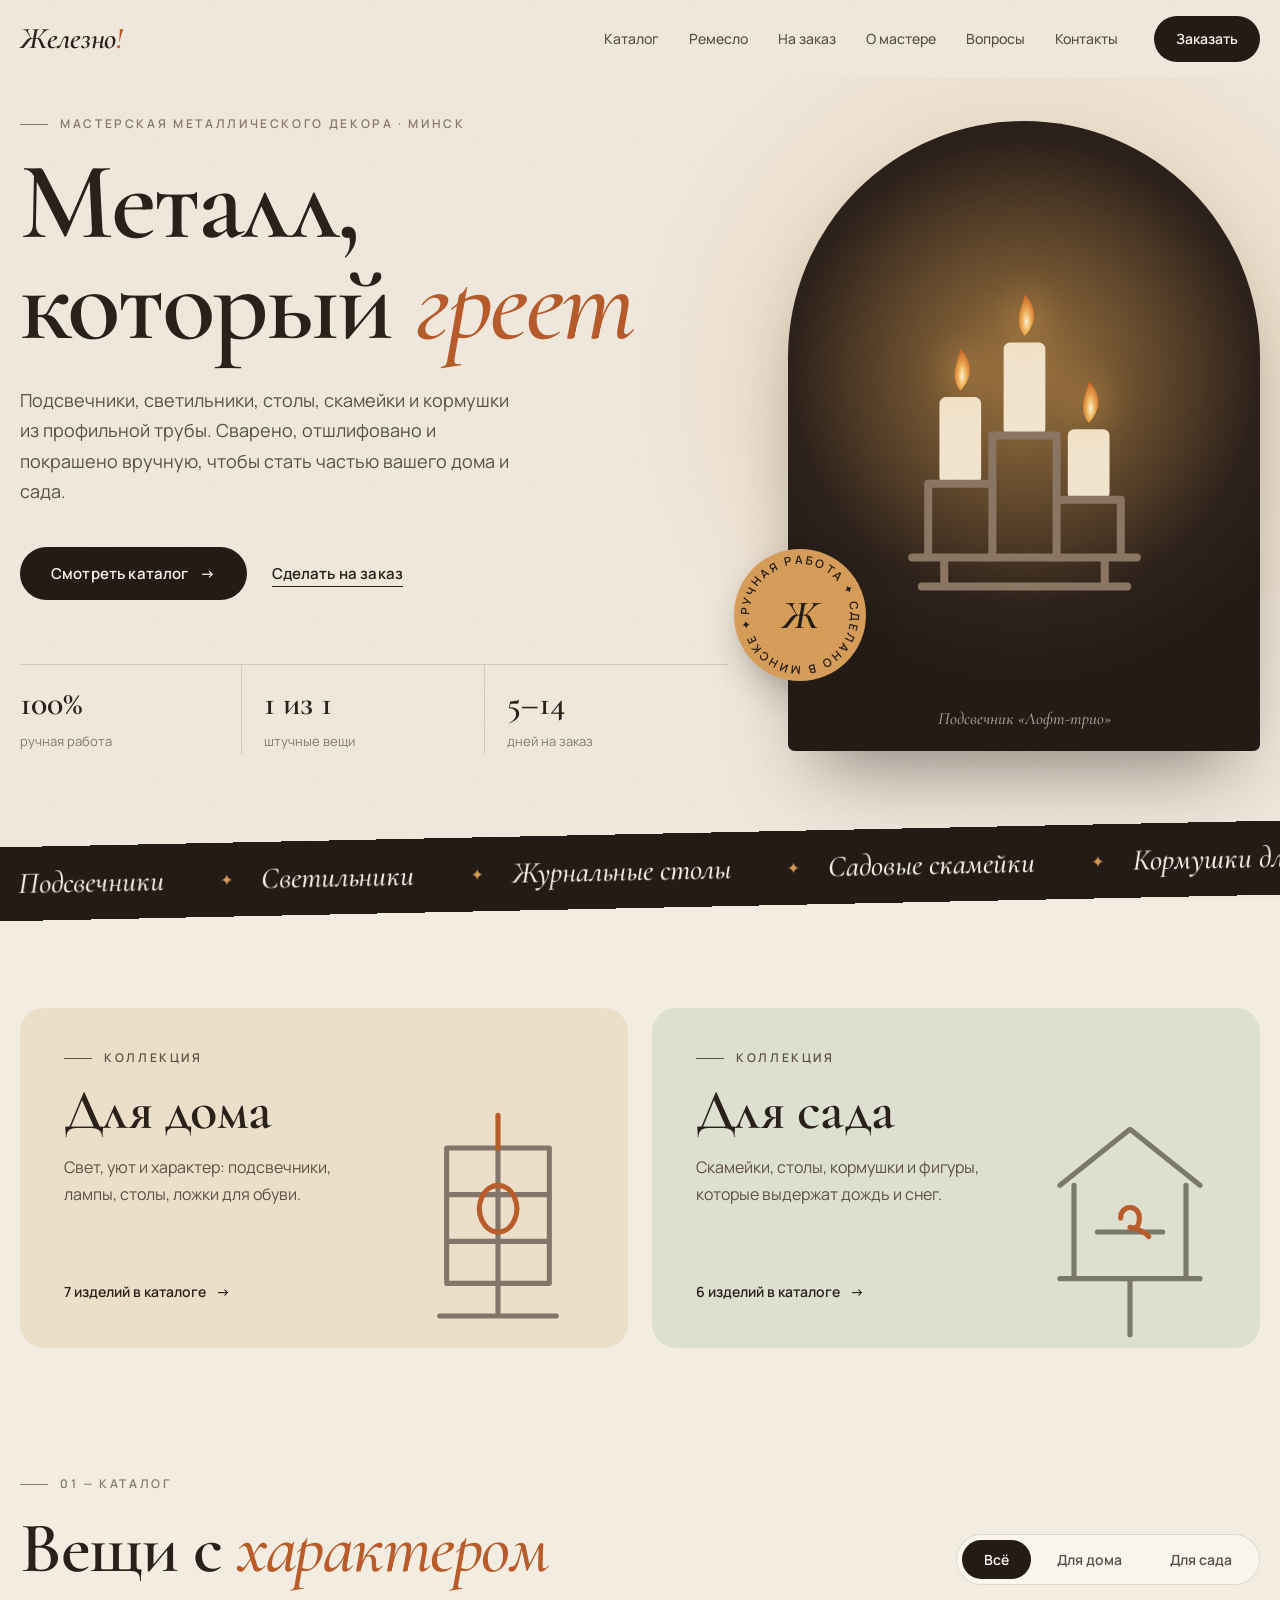
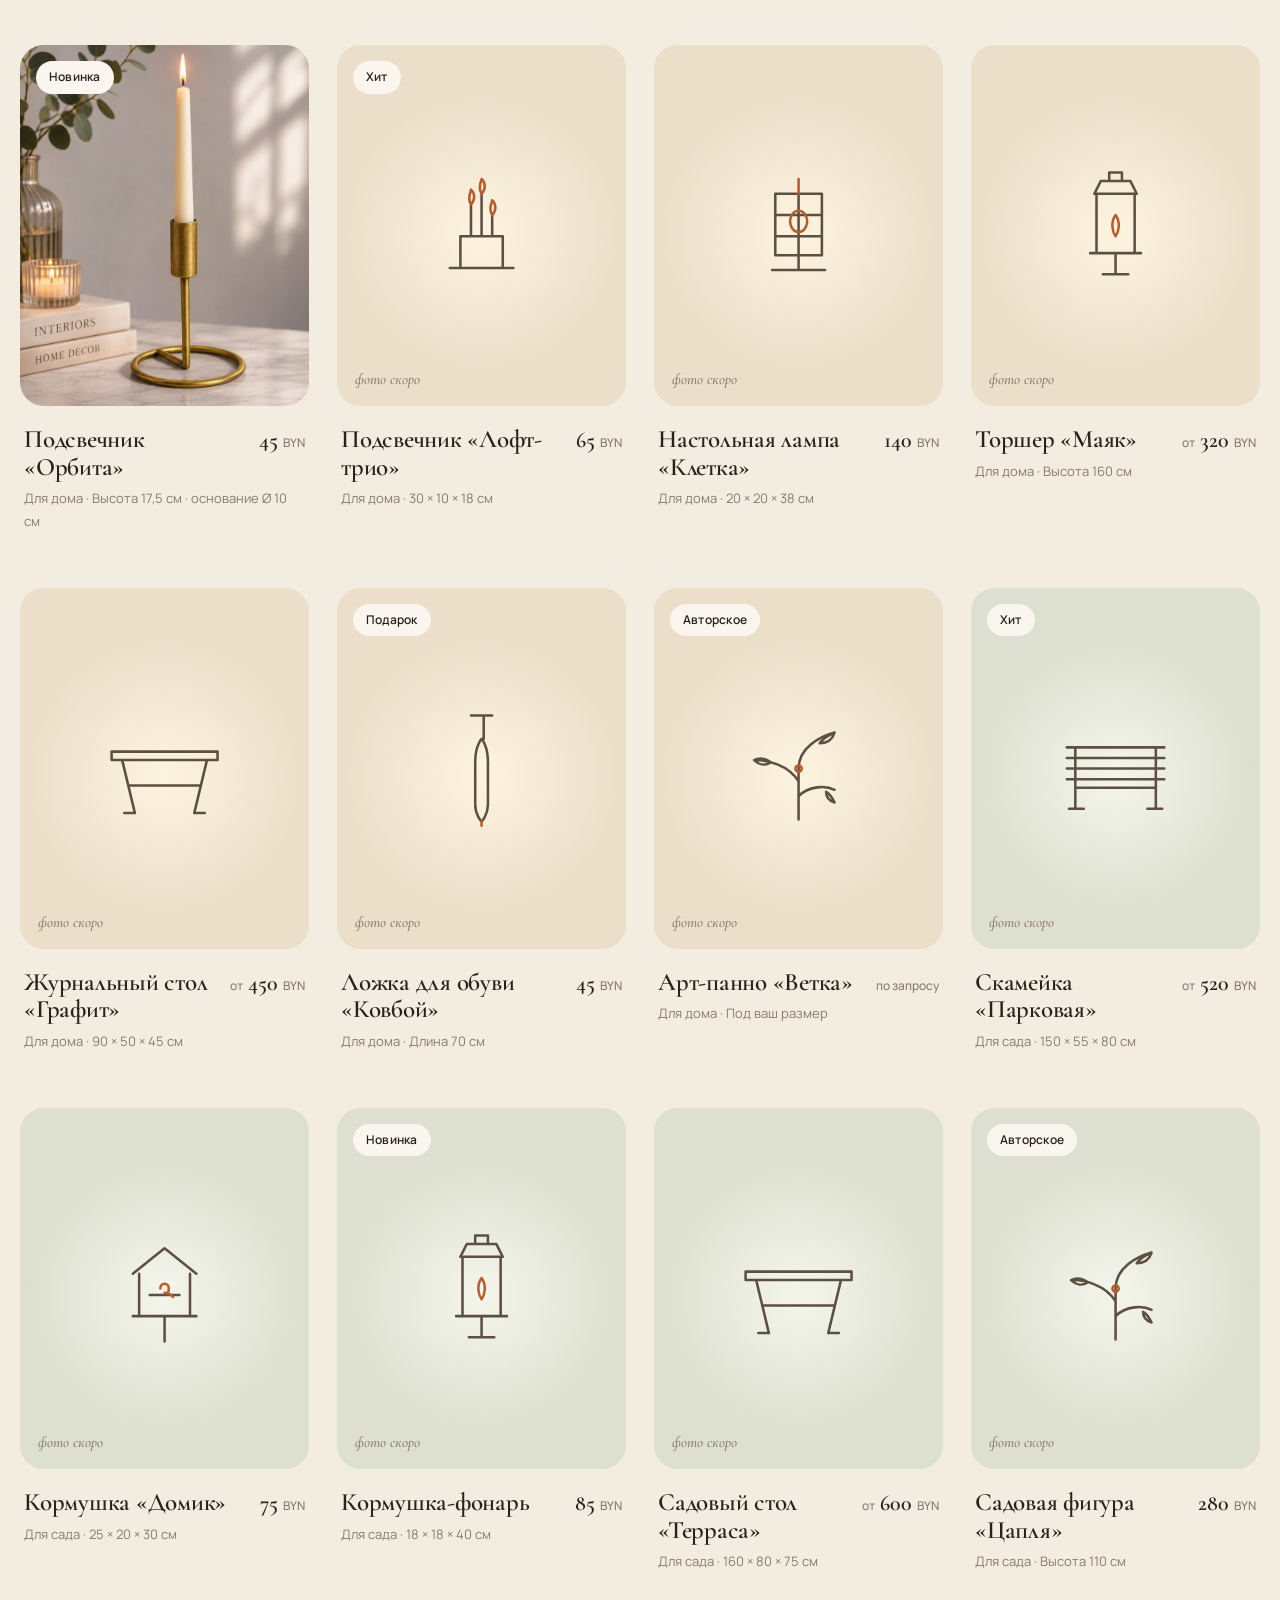
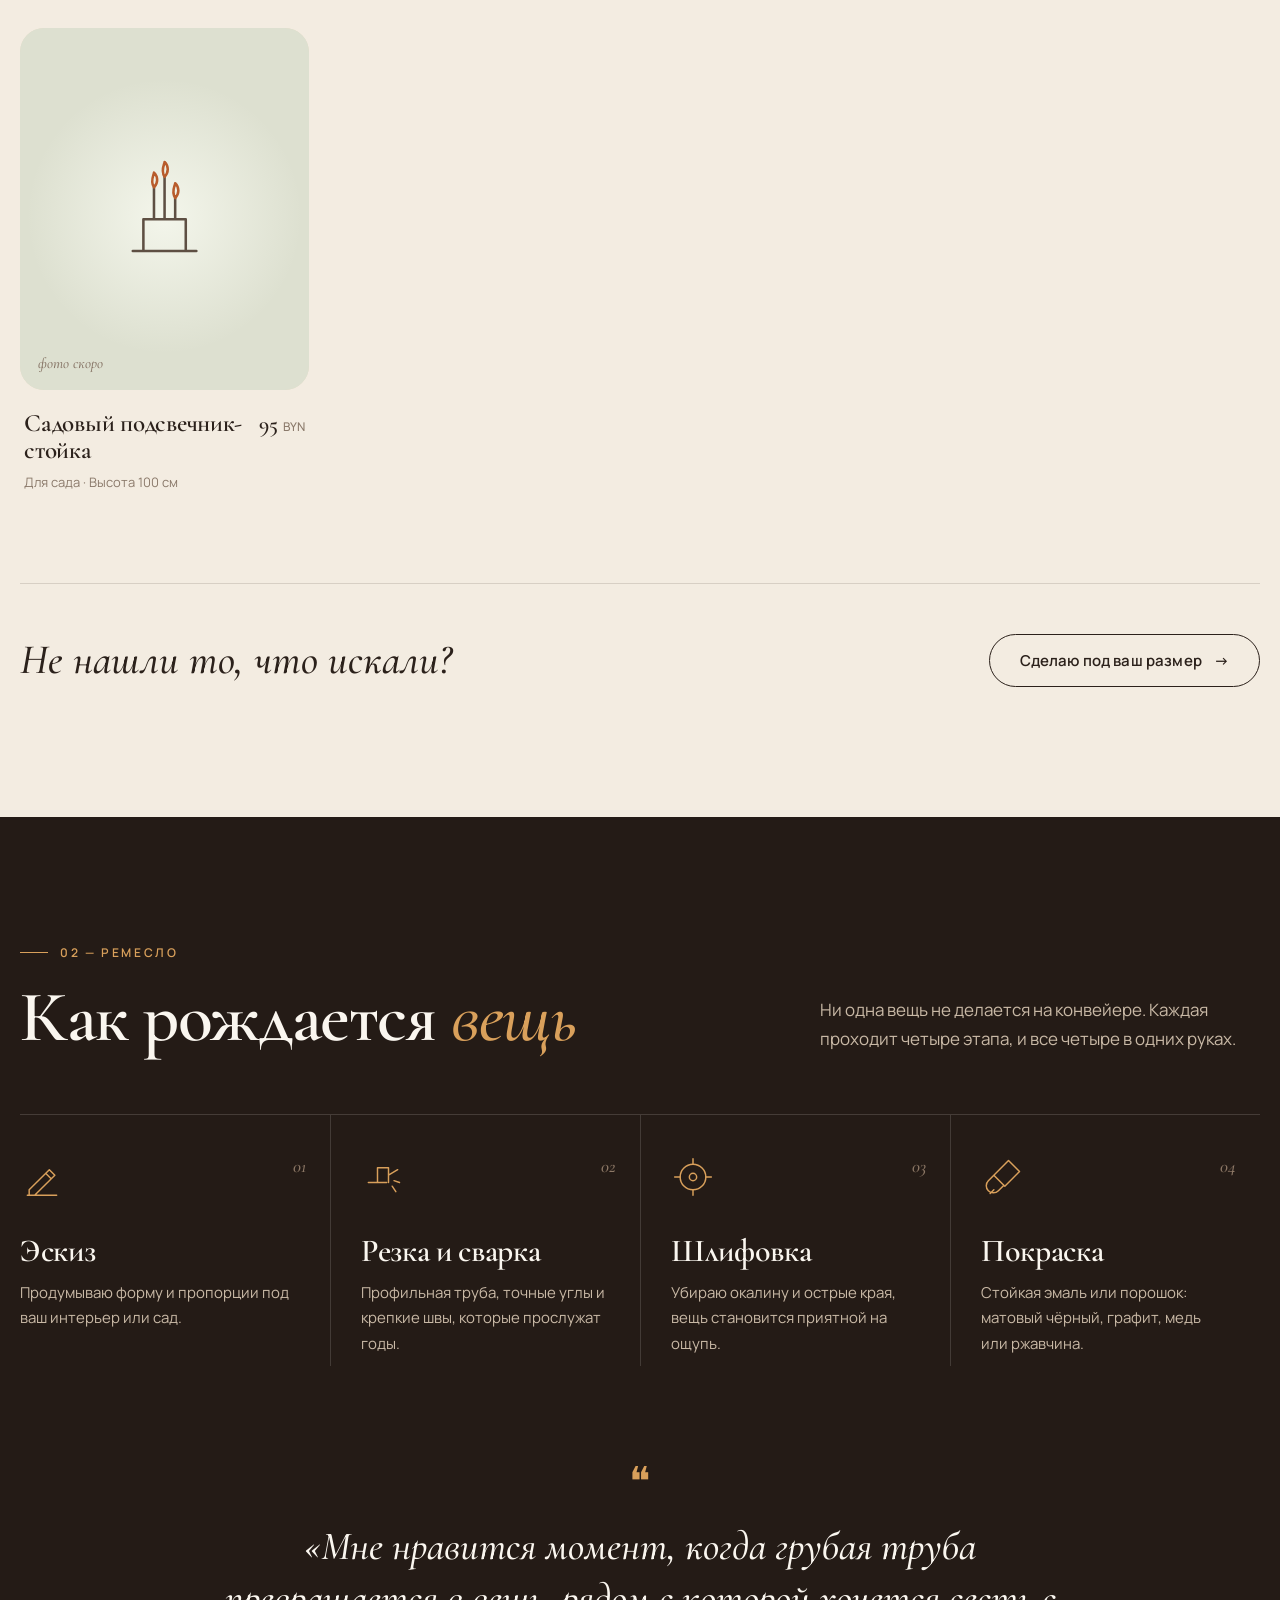
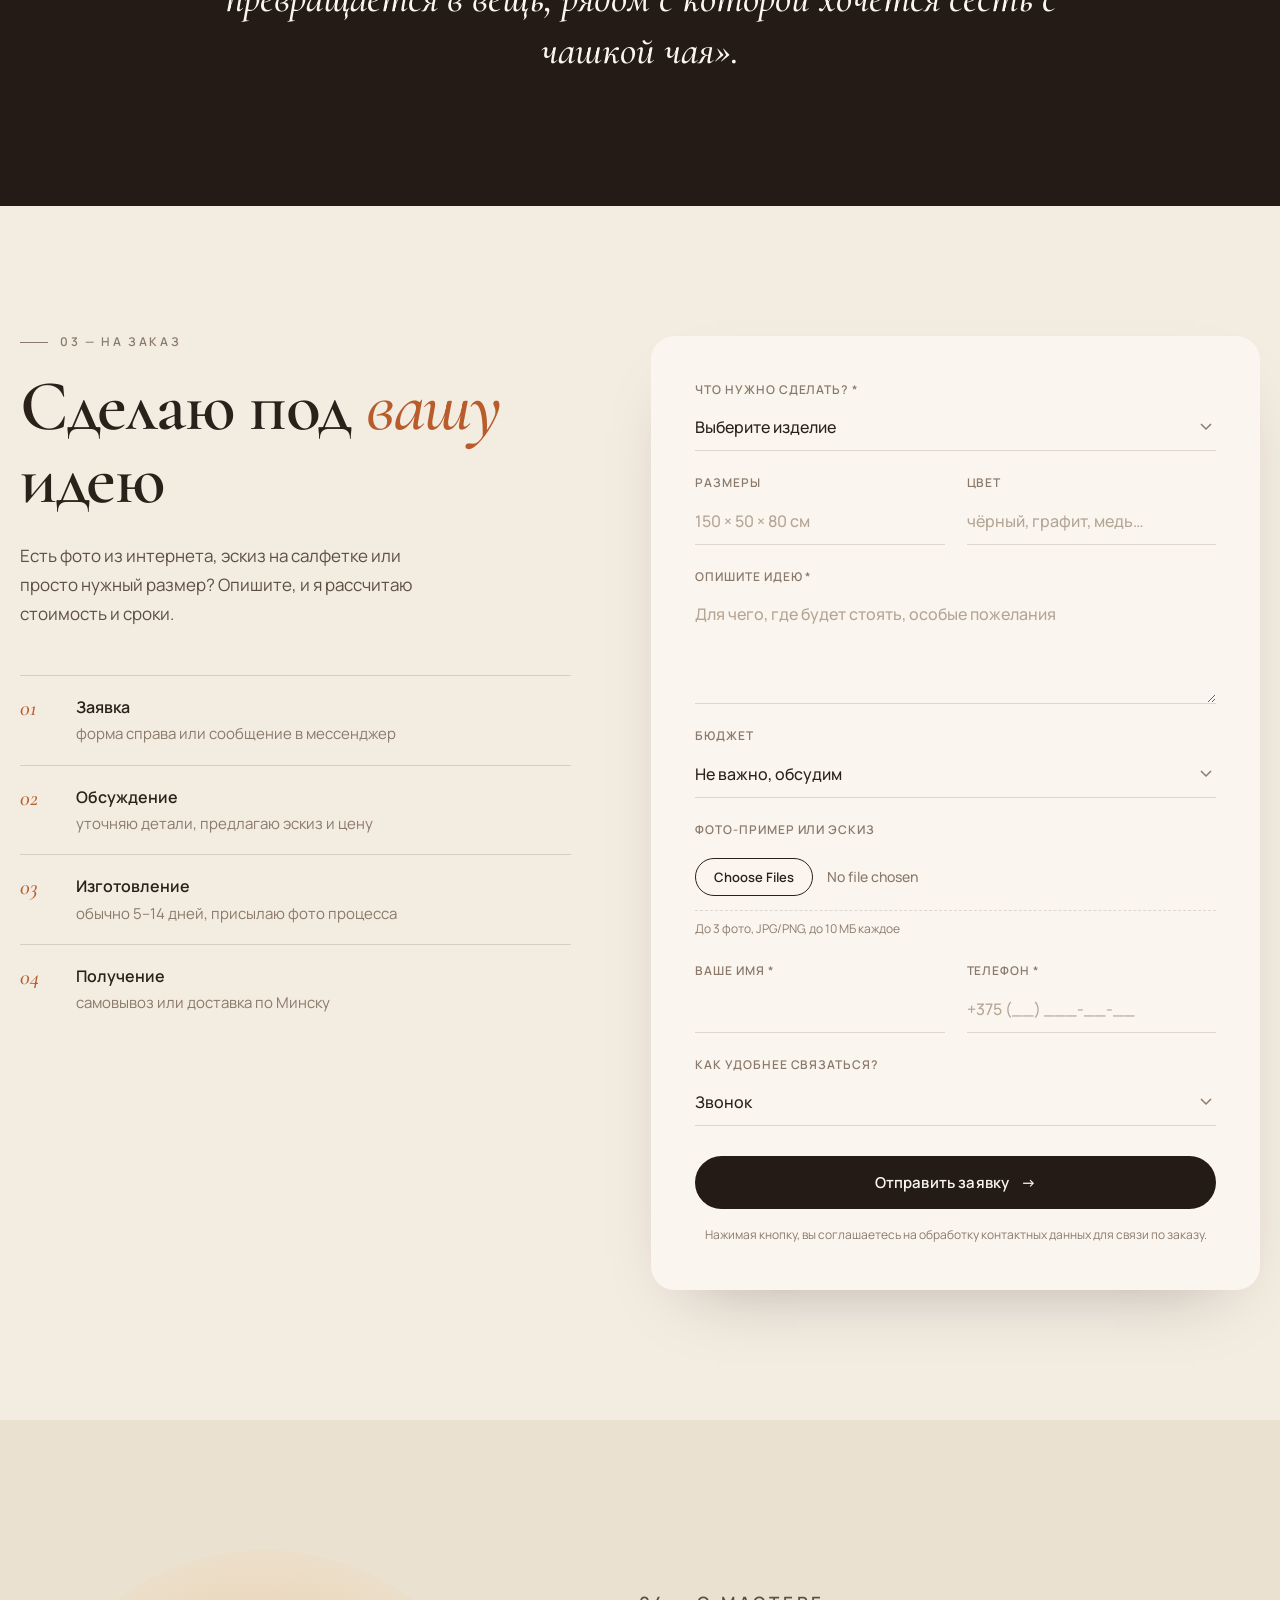
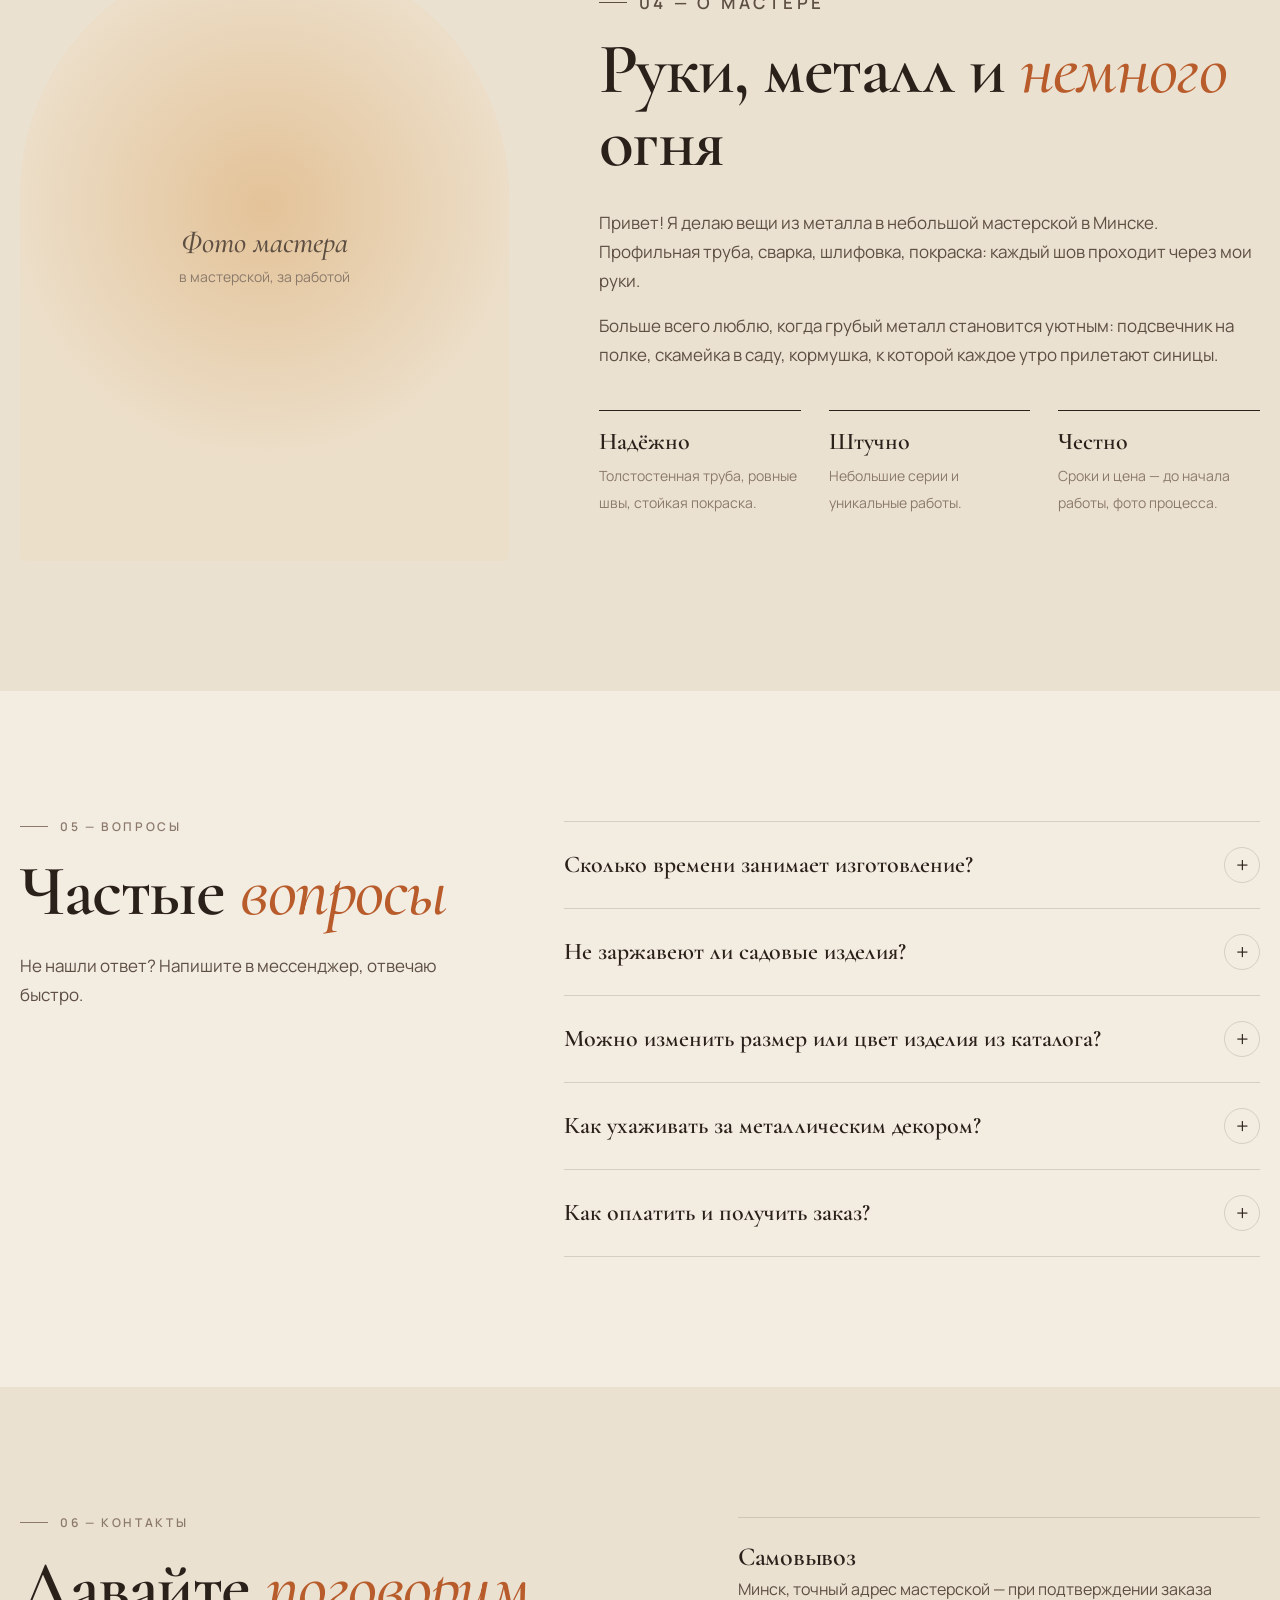
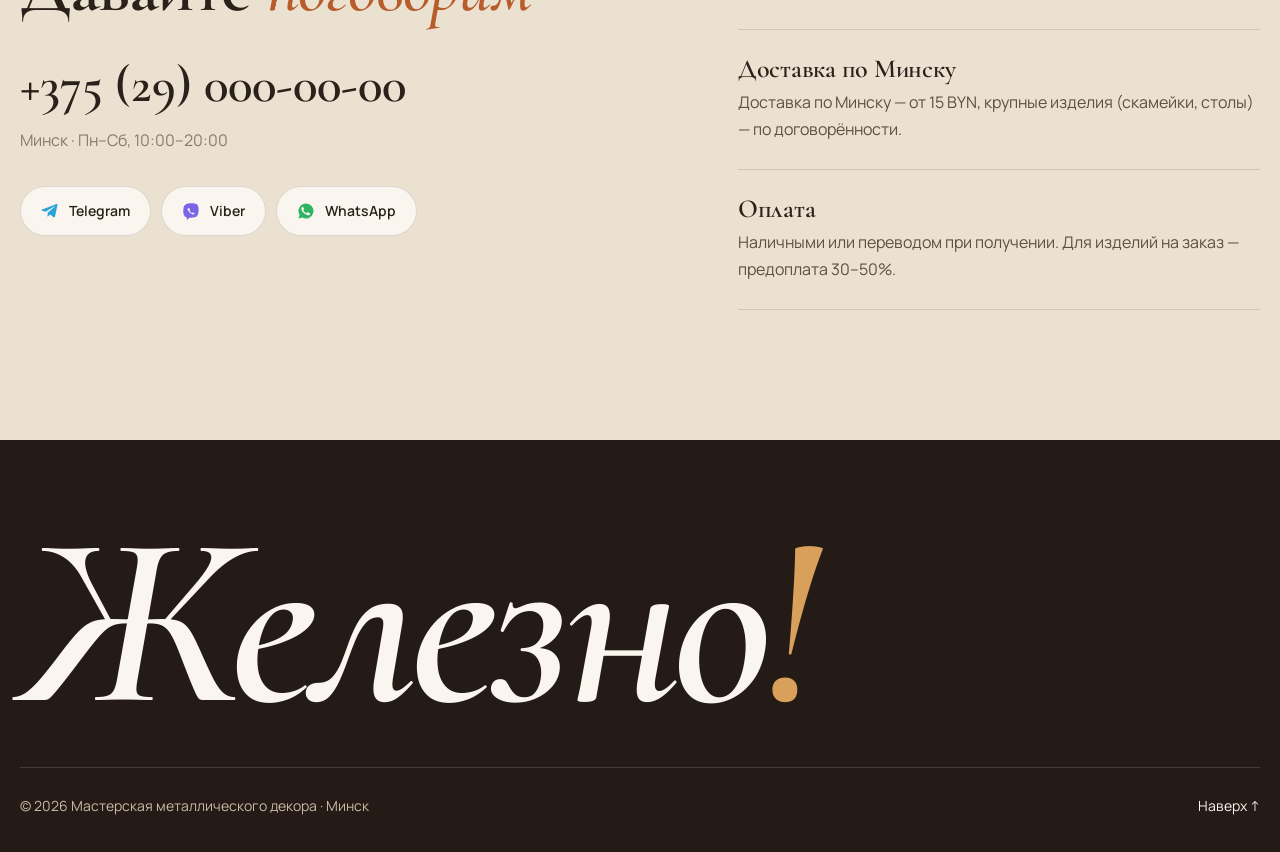
==== commit 1e1baa3e: "Метка версии у стилей и скриптов, чтобы браузер не показывал старую копию Co-Authored-By: Claude Opu" ====
--- a/index.html
+++ b/index.html
@@ -12,7 +12,7 @@
   <link rel="preconnect" href="https://fonts.googleapis.com">
   <link rel="preconnect" href="https://fonts.gstatic.com" crossorigin>
   <link href="https://fonts.googleapis.com/css2?family=Cormorant+Garamond:ital,wght@0,500;0,600;0,700;1,500;1,600&family=Manrope:wght@400;500;600;700&display=swap" rel="stylesheet">
-  <link rel="stylesheet" href="css/style.css">
+  <link rel="stylesheet" href="css/style.css?v=1795153467">
 </head>
 <body>
 
@@ -334,8 +334,8 @@
 
 <div class="toast" id="toast" role="status" aria-live="polite"></div>
 
-<script src="js/config.js"></script>
-<script src="js/products.js"></script>
-<script src="js/app.js"></script>
+<script src="js/config.js?v=1795153467"></script>
+<script src="js/products.js?v=1795153467"></script>
+<script src="js/app.js?v=1795153467"></script>
 </body>
 </html>
--- a/css/style.css
+++ b/css/style.css
@@ -324,18 +324,18 @@
 .modal__backdrop { position: absolute; inset: 0; background: rgba(36,27,22,.5); backdrop-filter: blur(6px); animation: fade .3s; }
 .modal__box {
   position: relative; width: min(1000px, 100%); max-height: calc(100vh - 40px); overflow: auto;
-  background: var(--paper); border-radius: 28px; display: grid; grid-template-columns: 1fr 1fr;
+  background: var(--paper); border-radius: 28px; display: grid; grid-template-columns: minmax(0,1fr) minmax(0,1fr);
   box-shadow: 0 40px 100px -30px rgba(36,27,22,.6); animation: pop .45s var(--ease);
 }
 @keyframes pop { from { opacity: 0; transform: translateY(24px); } }
 @keyframes fade { from { opacity: 0; } }
 .modal__close { position: absolute; top: 16px; right: 16px; z-index: 2; width: 44px; height: 44px; border-radius: 50%; border: 1px solid var(--line); background: var(--paper); color: var(--ink); font: 300 26px/1 var(--sans); cursor: pointer; transition: .3s; }
 .modal__close:hover { background: var(--dark); color: var(--paper); transform: rotate(90deg); }
-.modal__media { display: flex; flex-direction: column; min-height: 420px; }
-.modal__media > .main { flex: 1; }
-.modal__media > .main img { width: 100%; height: 100%; object-fit: cover; }
-.thumbs { display: flex; gap: 8px; padding: 10px; background: var(--paper); }
-.thumbs img { width: 64px; height: 64px; object-fit: cover; border-radius: 12px; cursor: pointer; opacity: .55; transition: .3s; }
+.modal__media { display: flex; flex-direction: column; position: sticky; top: 0; align-self: start; height: min(calc(100vh - 40px), 760px); background: var(--cream-bg); }
+.modal__media > .main { flex: 1; min-height: 0; position: relative; overflow: hidden; }
+.modal__media > .main img, .modal__media > .main .ph { position: absolute; inset: 0; width: 100%; height: 100%; object-fit: cover; }
+.thumbs { display: flex; gap: 8px; padding: 10px; background: var(--paper); overflow-x: auto; scrollbar-width: none; flex-shrink: 0; }
+.thumbs img { width: 64px; height: 64px; flex-shrink: 0; object-fit: cover; border-radius: 12px; cursor: pointer; opacity: .55; transition: .3s; }
 .thumbs img.is-active { opacity: 1; box-shadow: 0 0 0 2px var(--accent); }
 .modal__body { padding: 48px 44px 40px; }
 .modal__body .eyebrow { margin-bottom: 16px; }
@@ -398,8 +398,9 @@
   .cats { grid-template-columns: 1fr; }
   .about { grid-template-columns: 1fr; }
   .about__photo { max-width: 400px; }
-  .modal__box { grid-template-columns: 1fr; }
-  .modal__media { min-height: 300px; }
+  .modal__box { grid-template-columns: minmax(0,1fr); }
+  .modal__media { position: static; height: auto; }
+  .modal__media > .main { flex: none; aspect-ratio: 1 / 1; }
 }
 @media (max-width: 600px) {
   .container { width: calc(100% - 32px); }
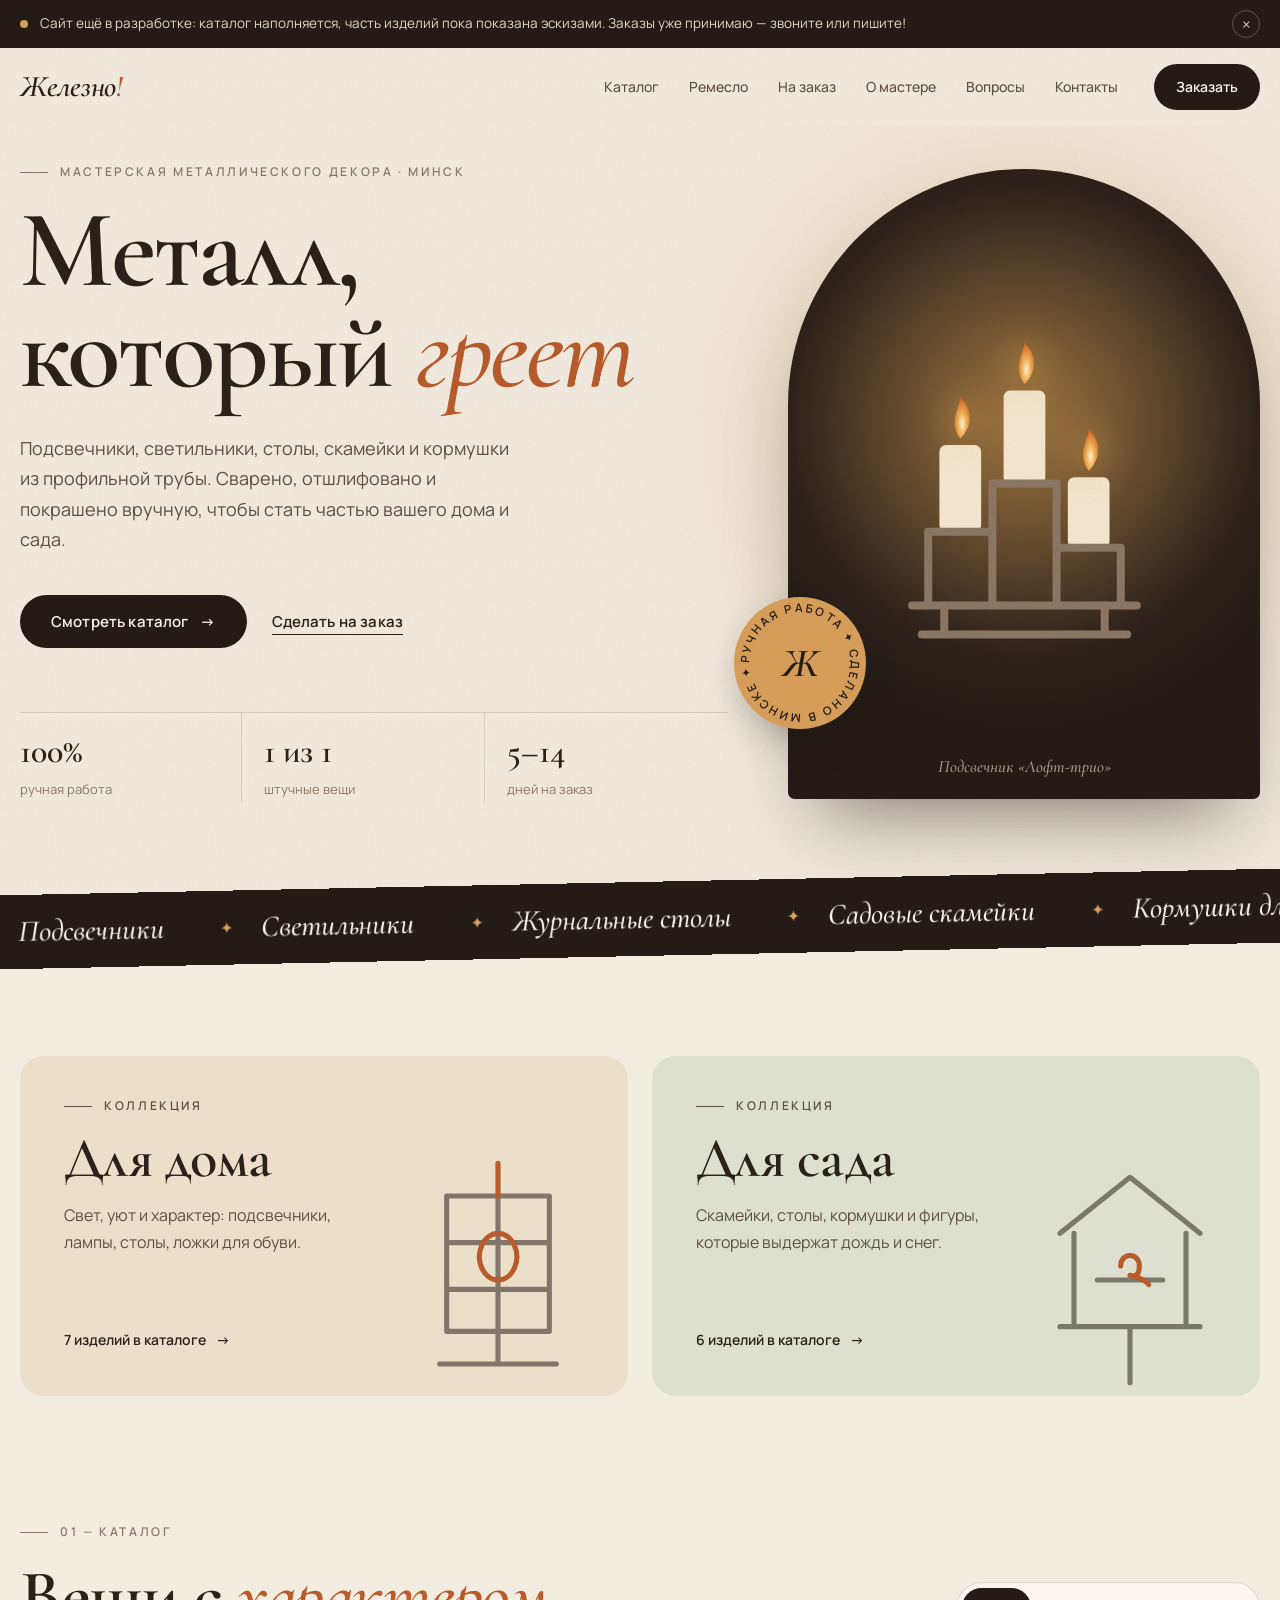
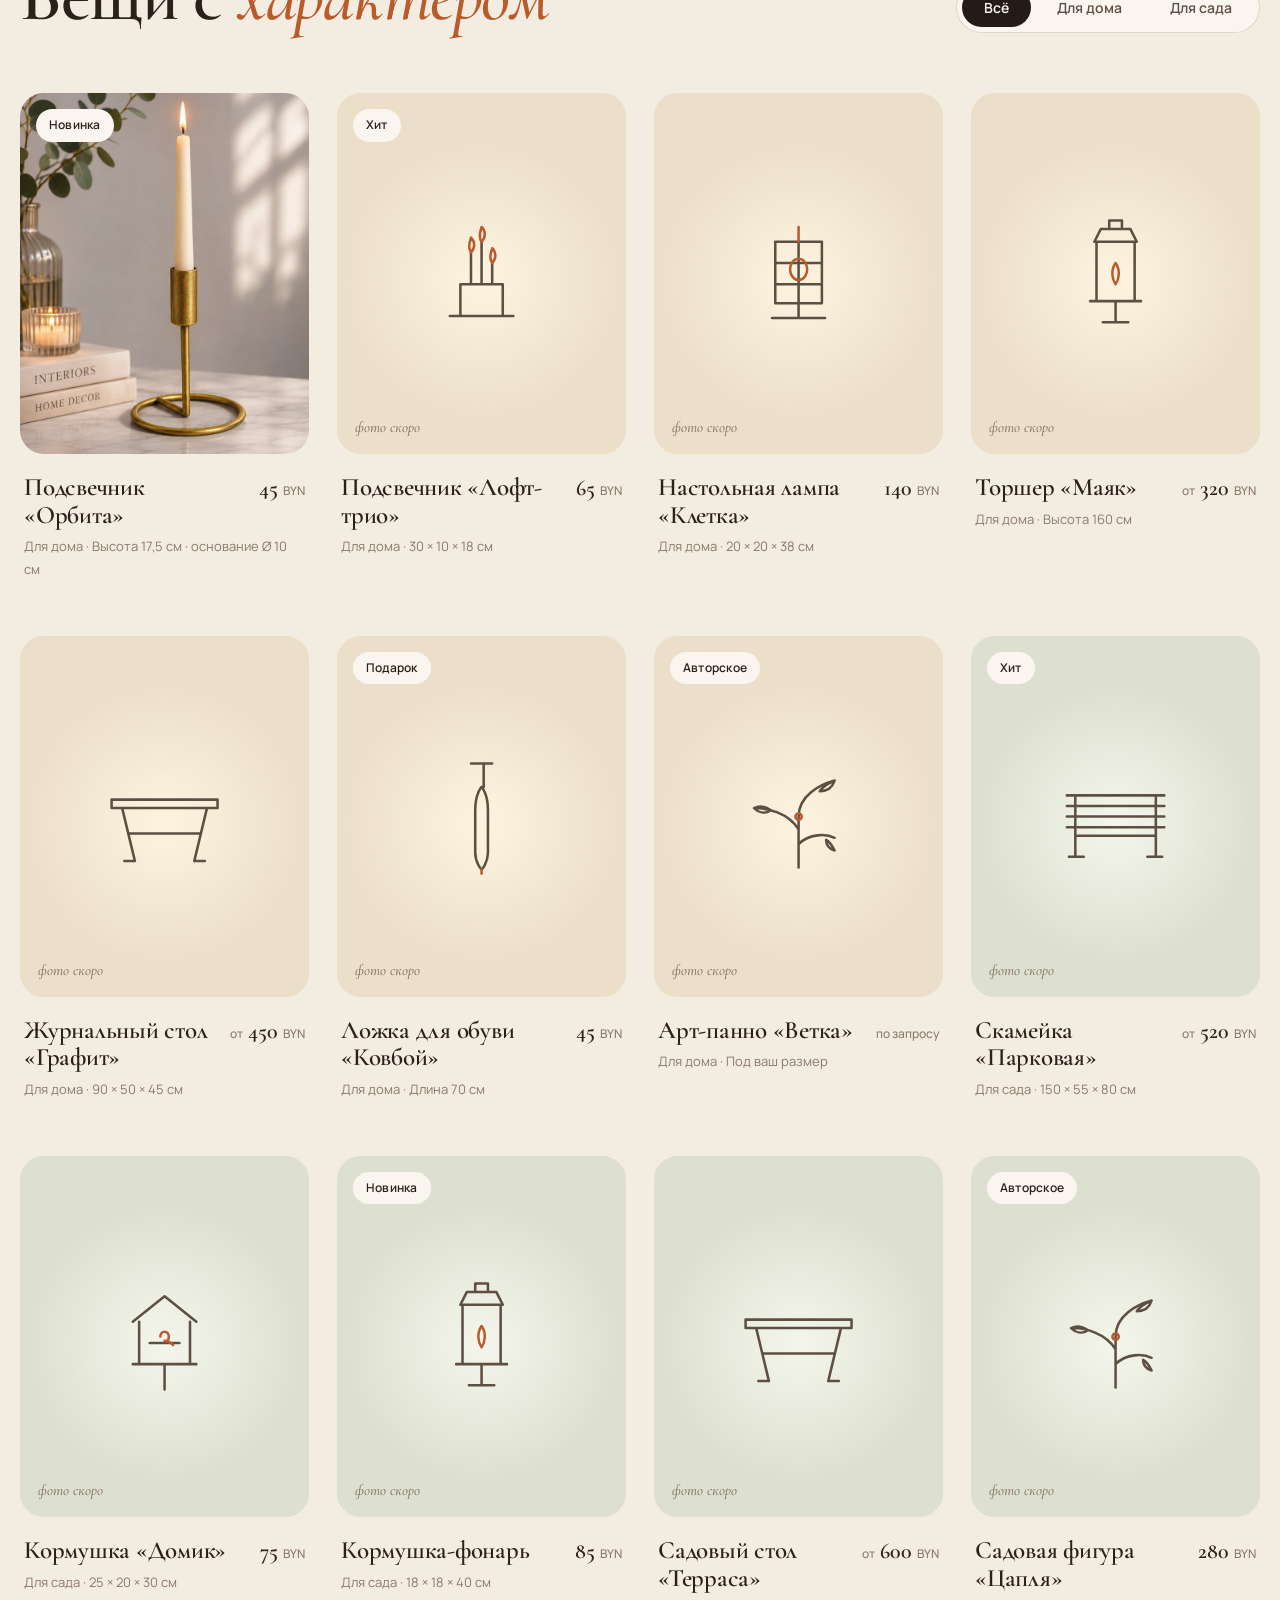
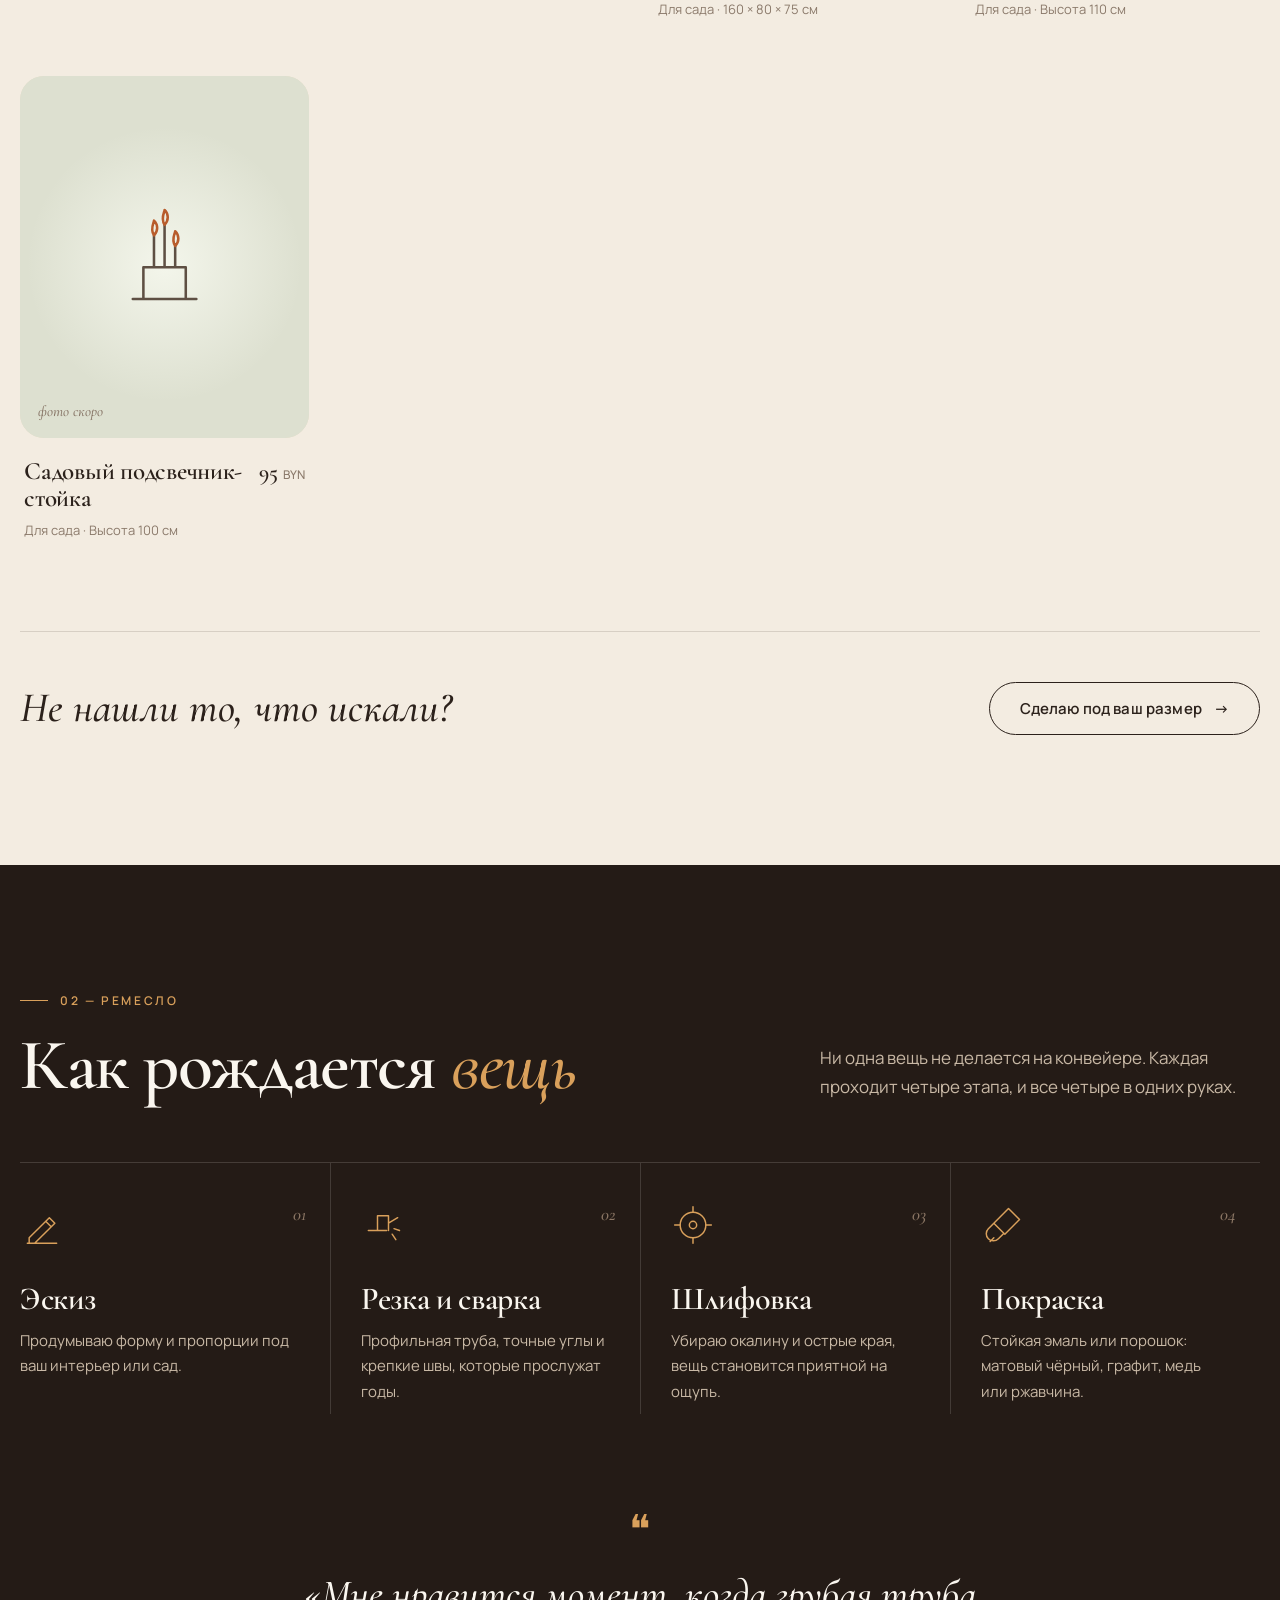
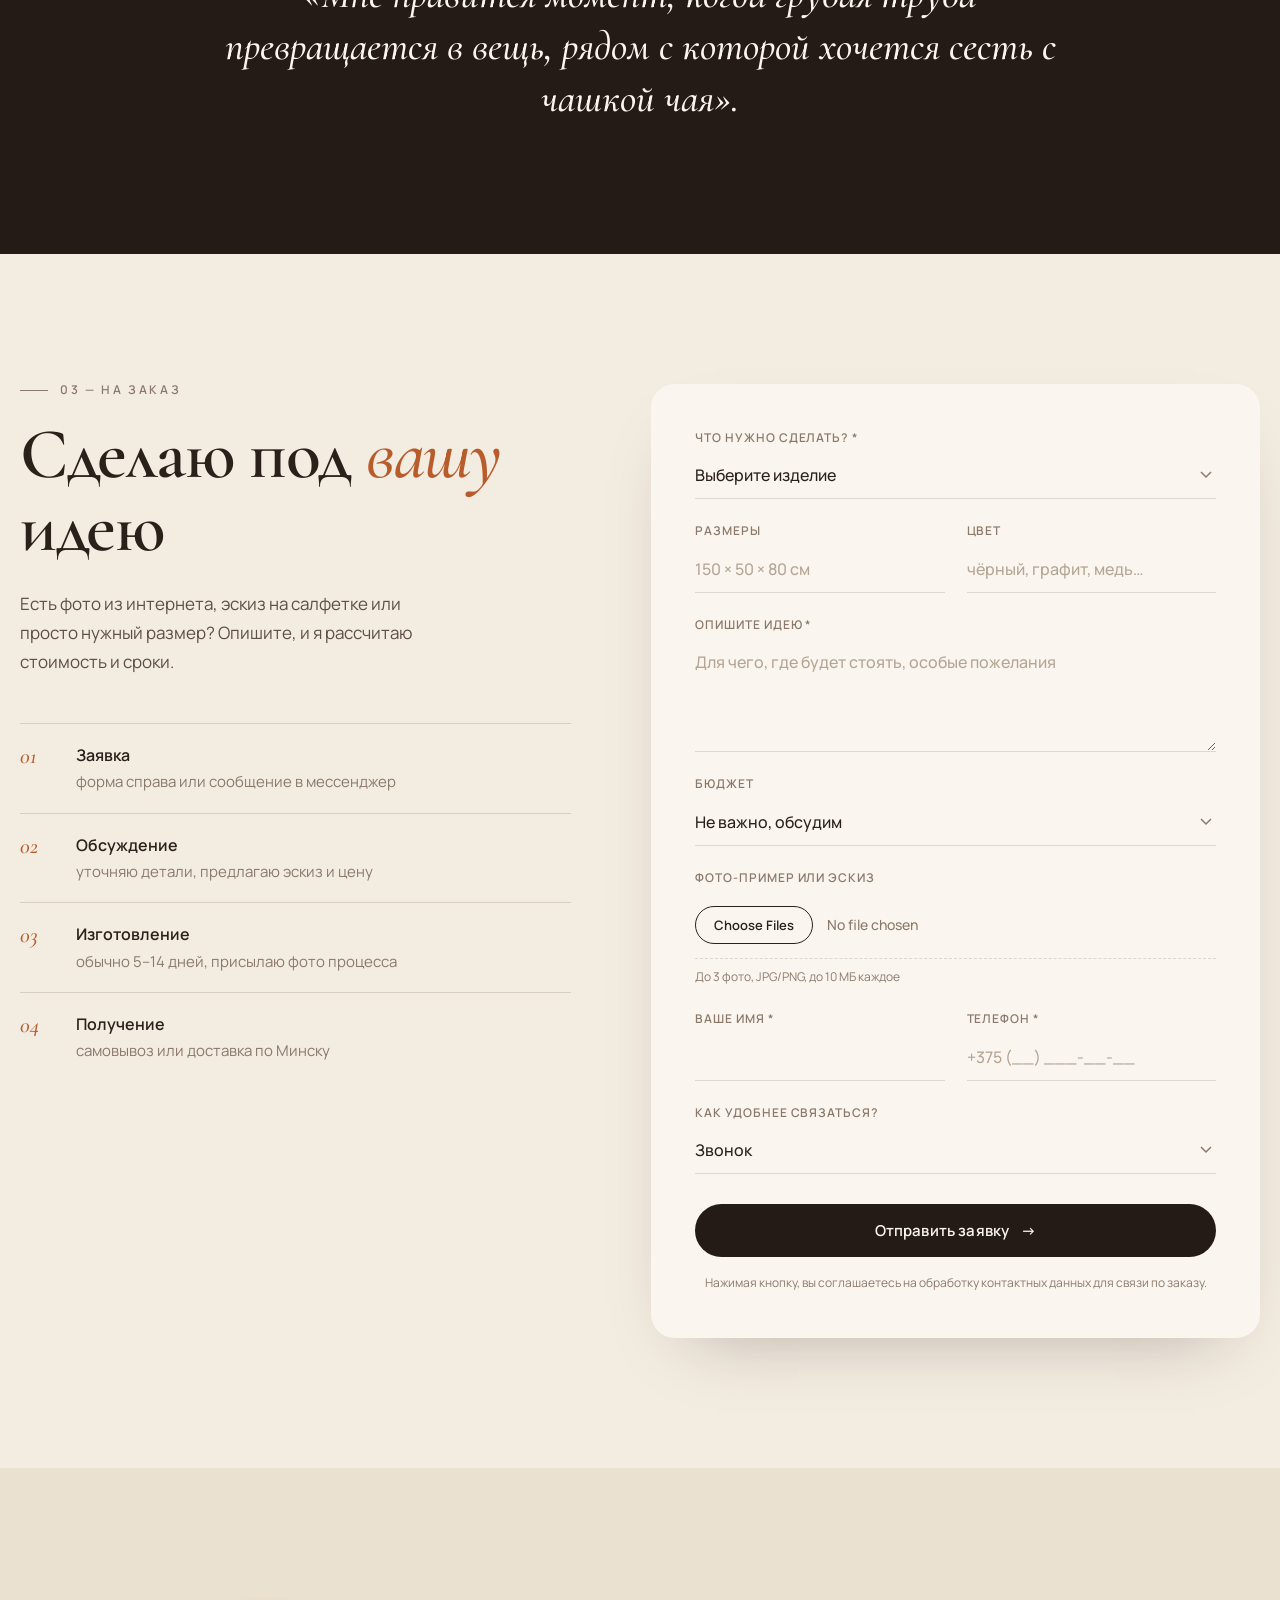
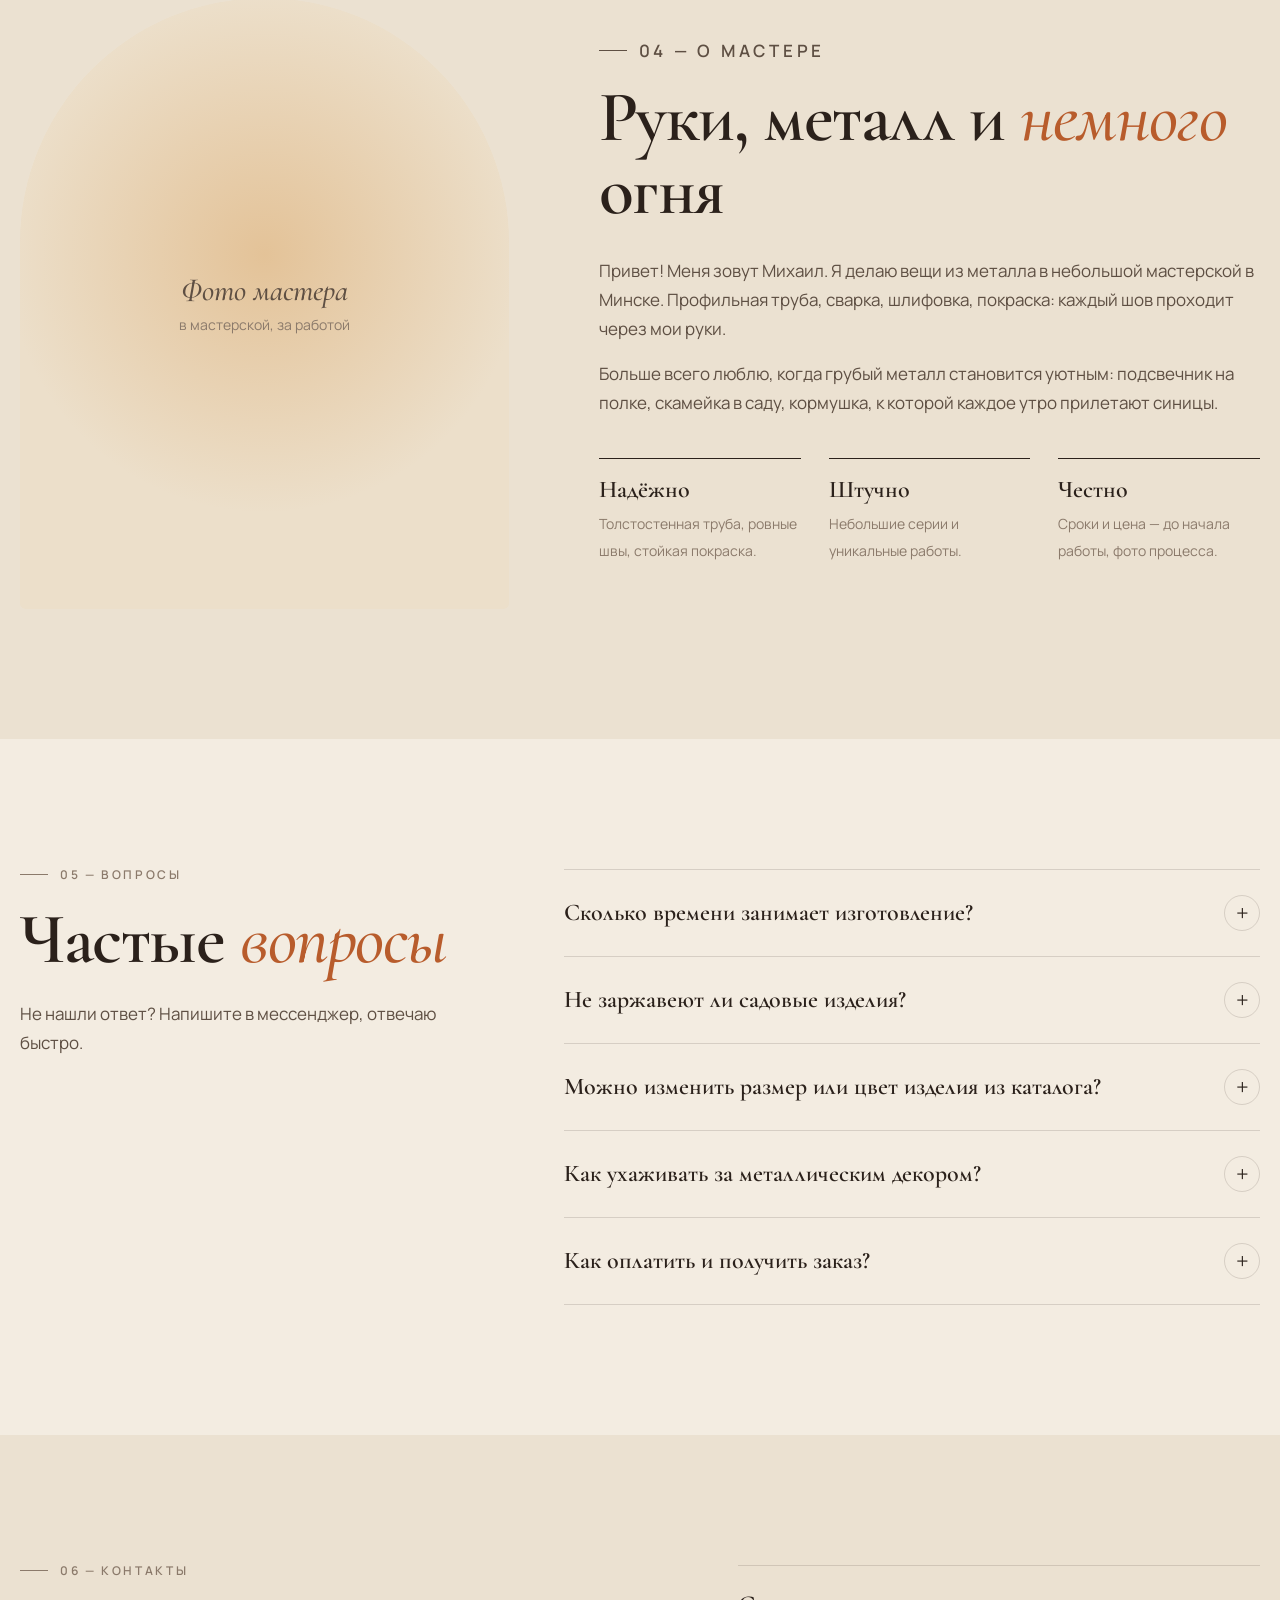
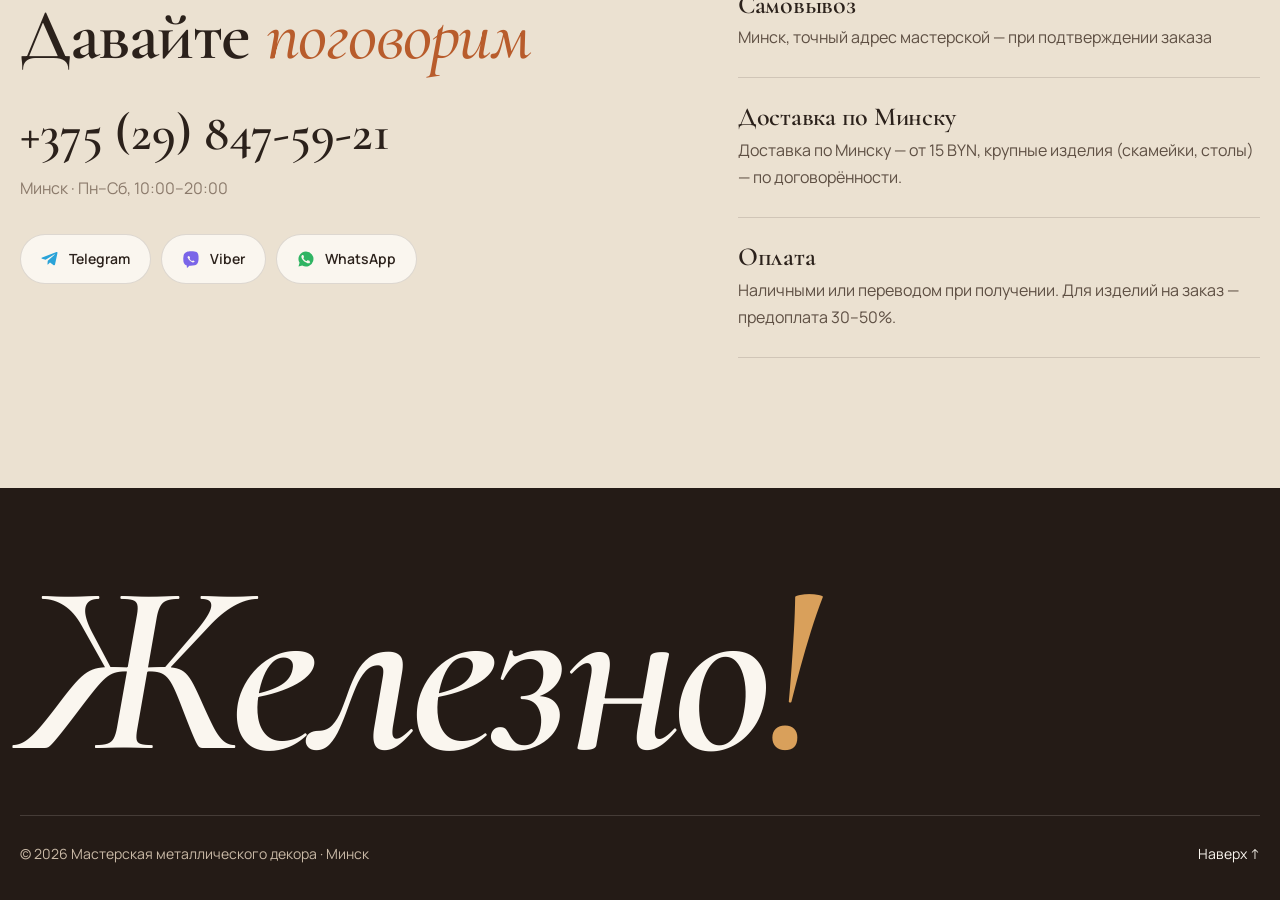
==== commit 2b5baaf2: "Контакты Михаила, плашка «Сайт ещё в разработке», Telegram по номеру телефона Co-Authored-By: Claude" ====
--- a/index.html
+++ b/index.html
@@ -12,9 +12,17 @@
   <link rel="preconnect" href="https://fonts.googleapis.com">
   <link rel="preconnect" href="https://fonts.gstatic.com" crossorigin>
   <link href="https://fonts.googleapis.com/css2?family=Cormorant+Garamond:ital,wght@0,500;0,600;0,700;1,500;1,600&family=Manrope:wght@400;500;600;700&display=swap" rel="stylesheet">
-  <link rel="stylesheet" href="css/style.css?v=1795153467">
+  <link rel="stylesheet" href="css/style.css?v=1795155732">
 </head>
 <body>
+
+<div class="notice" id="notice" hidden>
+  <div class="container notice__inner">
+    <span class="notice__dot" aria-hidden="true"></span>
+    <p class="notice__text"></p>
+    <button class="notice__close" aria-label="Скрыть">×</button>
+  </div>
+</div>
 
 <header class="header" id="top">
   <div class="container header__inner">
@@ -227,7 +235,7 @@
       <div class="about__text reveal">
         <p class="eyebrow">04 — О мастере</p>
         <h2 class="section__title">Руки, металл и <em>немного</em> огня</h2>
-        <p>Привет! Я делаю вещи из металла в небольшой мастерской в Минске. Профильная труба, сварка, шлифовка, покраска: каждый шов проходит через мои руки.</p>
+        <p>Привет! Меня зовут Михаил. Я делаю вещи из металла в небольшой мастерской в Минске. Профильная труба, сварка, шлифовка, покраска: каждый шов проходит через мои руки.</p>
         <p>Больше всего люблю, когда грубый металл становится уютным: подсвечник на полке, скамейка в саду, кормушка, к которой каждое утро прилетают синицы.</p>
         <ul class="features">
           <li><b>Надёжно</b><span>Толстостенная труба, ровные швы, стойкая покраска.</span></li>
@@ -334,8 +342,8 @@
 
 <div class="toast" id="toast" role="status" aria-live="polite"></div>
 
-<script src="js/config.js?v=1795153467"></script>
-<script src="js/products.js?v=1795153467"></script>
-<script src="js/app.js?v=1795153467"></script>
+<script src="js/config.js?v=1795155732"></script>
+<script src="js/products.js?v=1795155732"></script>
+<script src="js/app.js?v=1795155732"></script>
 </body>
 </html>
--- a/css/style.css
+++ b/css/style.css
@@ -428,3 +428,13 @@
   .modal__body { padding: 30px 20px; }
   .modal__title { font-size: 36px; }
 }
+
+/* ===== Плашка «сайт в разработке» ===== */
+.notice { background: var(--dark); color: #e9dccb; font-size: 13.5px; line-height: 1.45; position: relative; z-index: 60; }
+.notice[hidden] { display: none; }
+.notice__inner { display: flex; align-items: center; gap: 12px; padding: 10px 0; }
+.notice__dot { width: 8px; height: 8px; border-radius: 50%; background: var(--honey); flex-shrink: 0; box-shadow: 0 0 0 0 rgba(217,160,91,.6); animation: pulse 2s infinite; }
+@keyframes pulse { 70% { box-shadow: 0 0 0 8px rgba(217,160,91,0); } 100% { box-shadow: 0 0 0 0 rgba(217,160,91,0); } }
+.notice__text { margin: 0; flex: 1; }
+.notice__close { flex-shrink: 0; width: 28px; height: 28px; border-radius: 50%; border: 1px solid rgba(250,246,239,.25); background: transparent; color: inherit; font: 300 18px/1 var(--sans); cursor: pointer; }
+.notice__close:hover { background: var(--paper); color: var(--dark); }
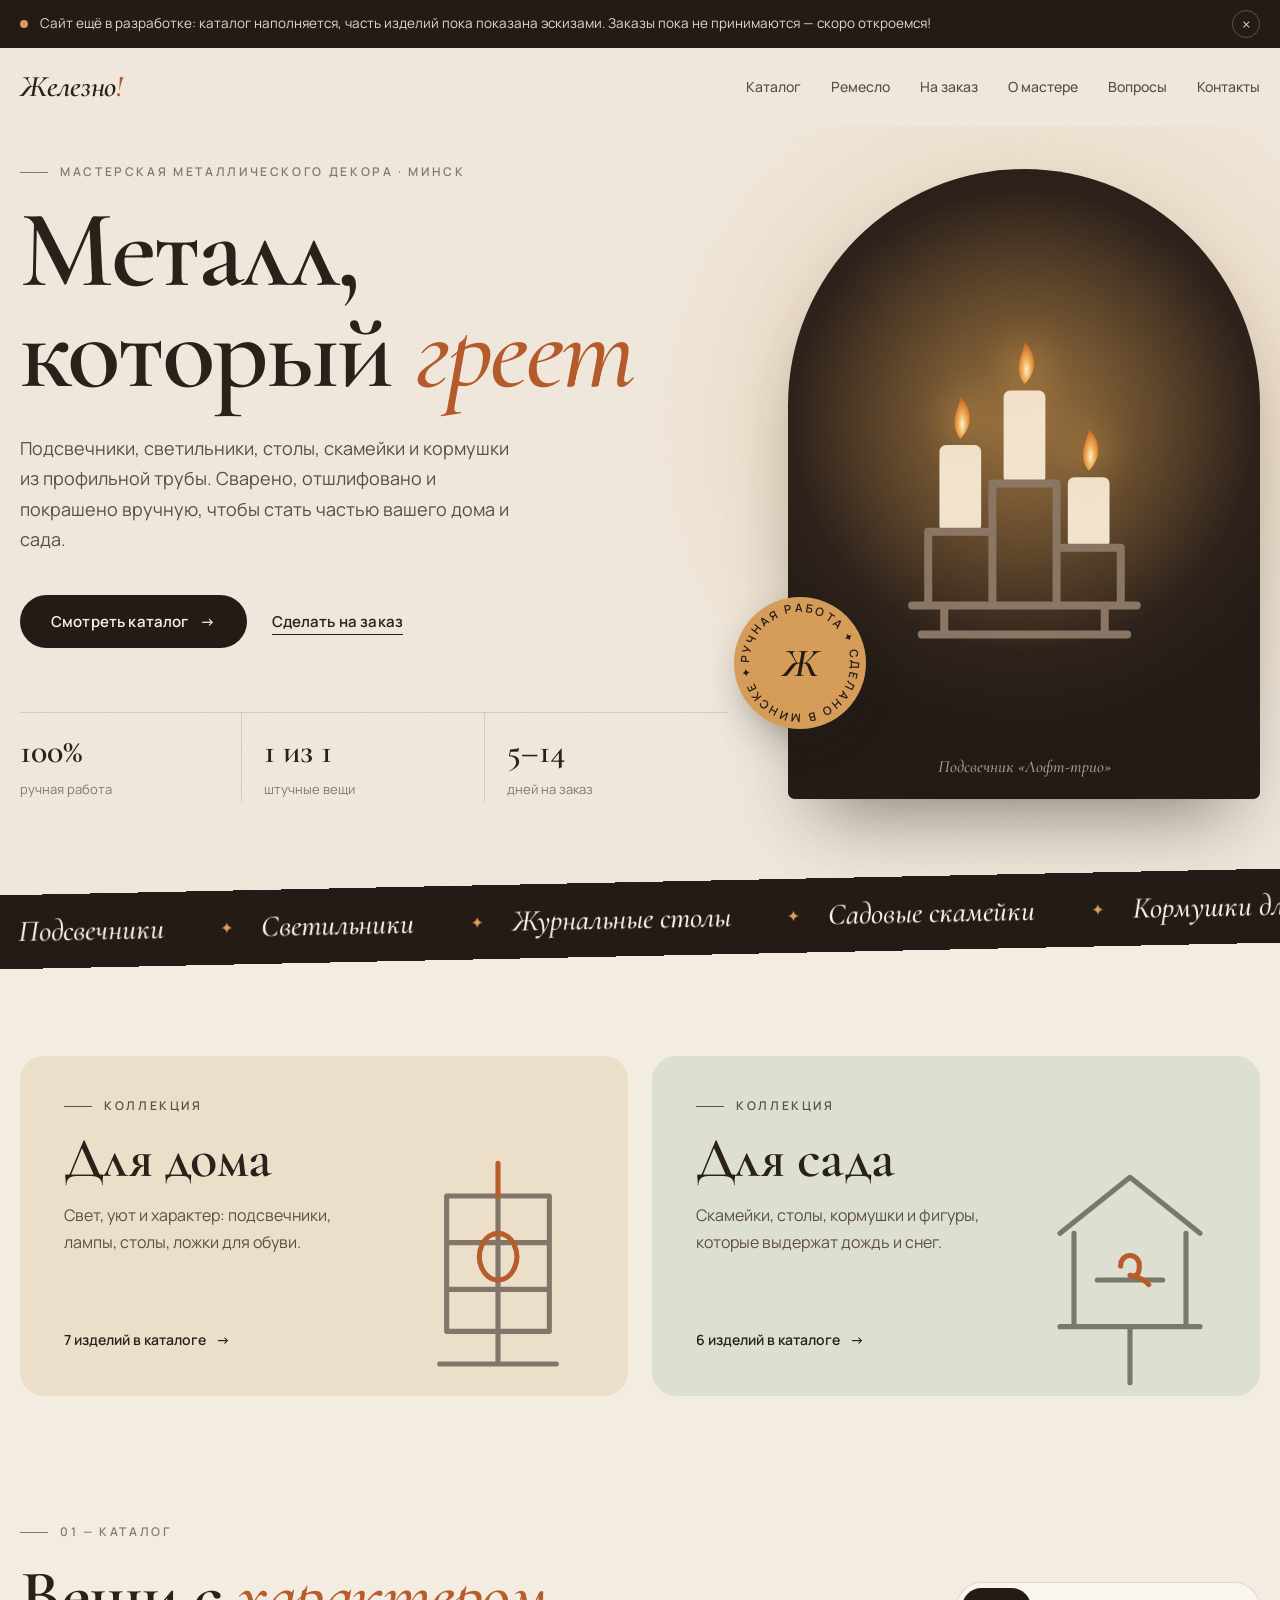
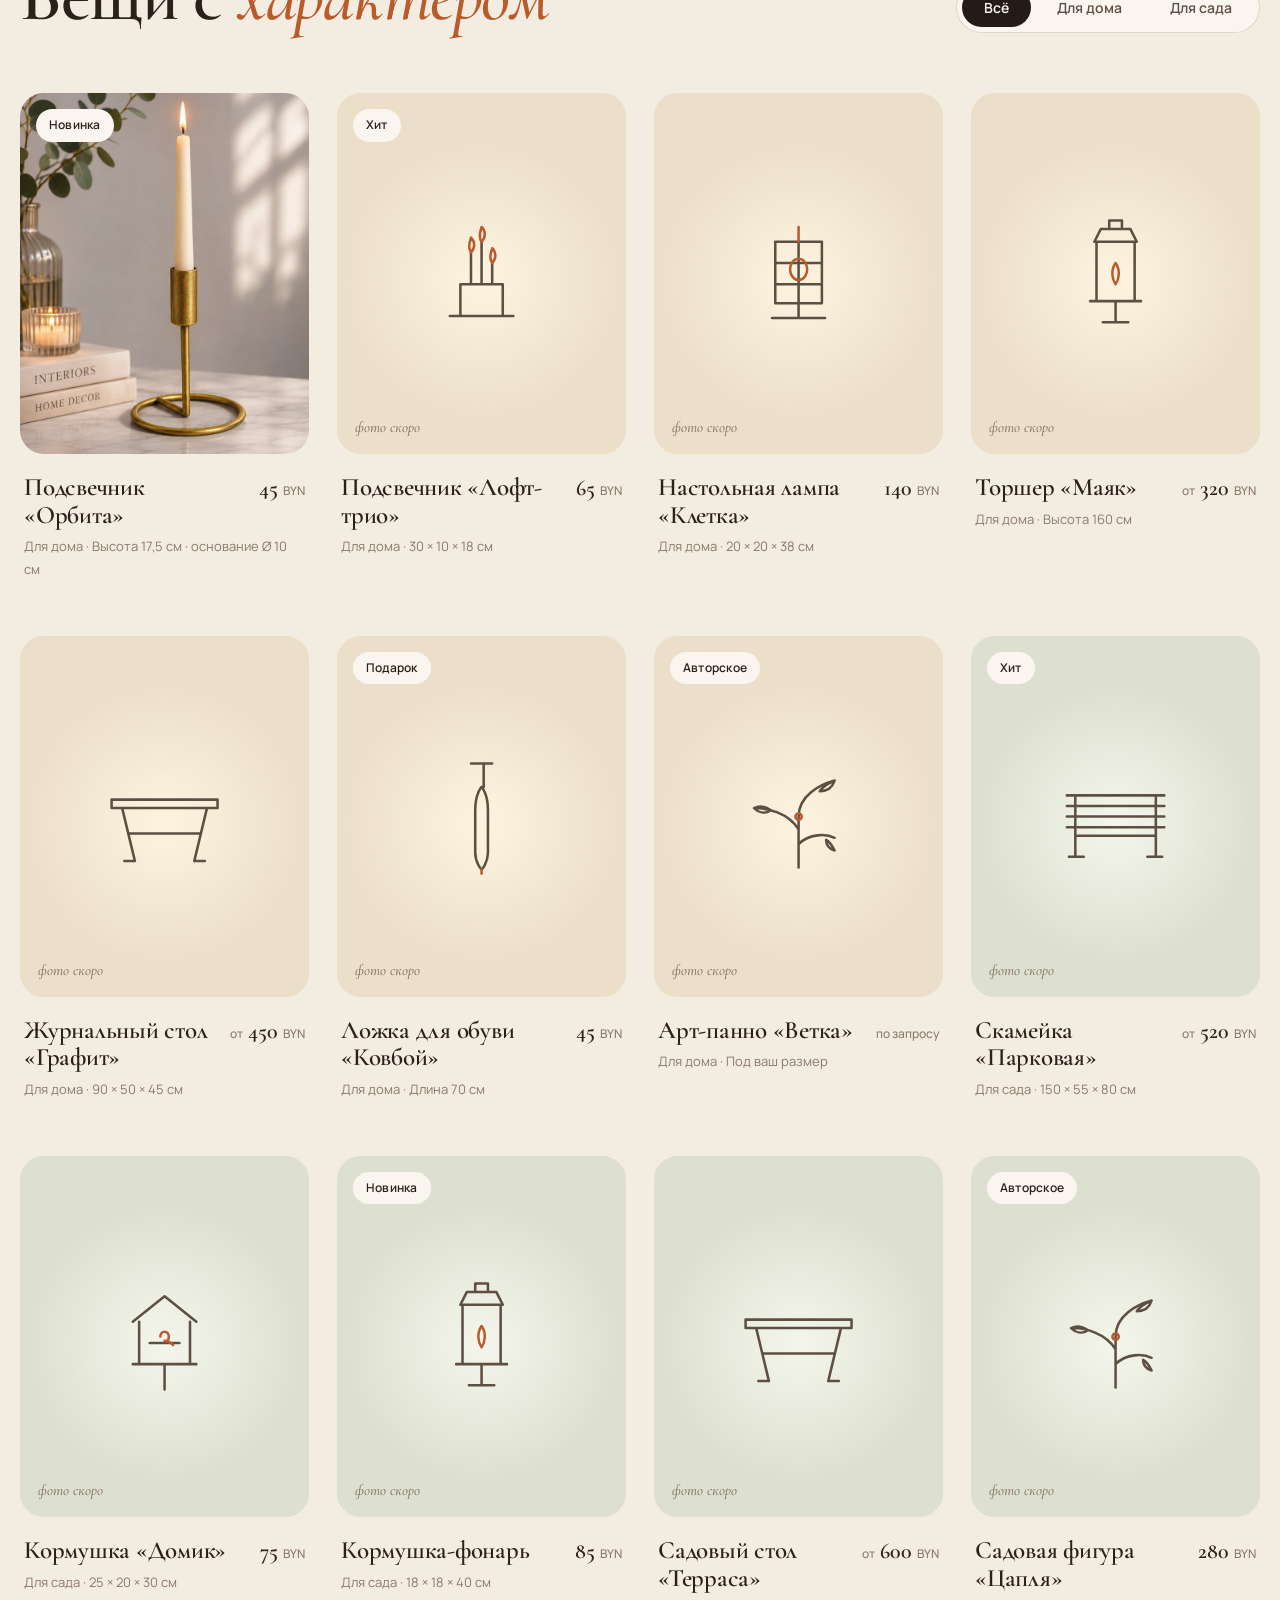
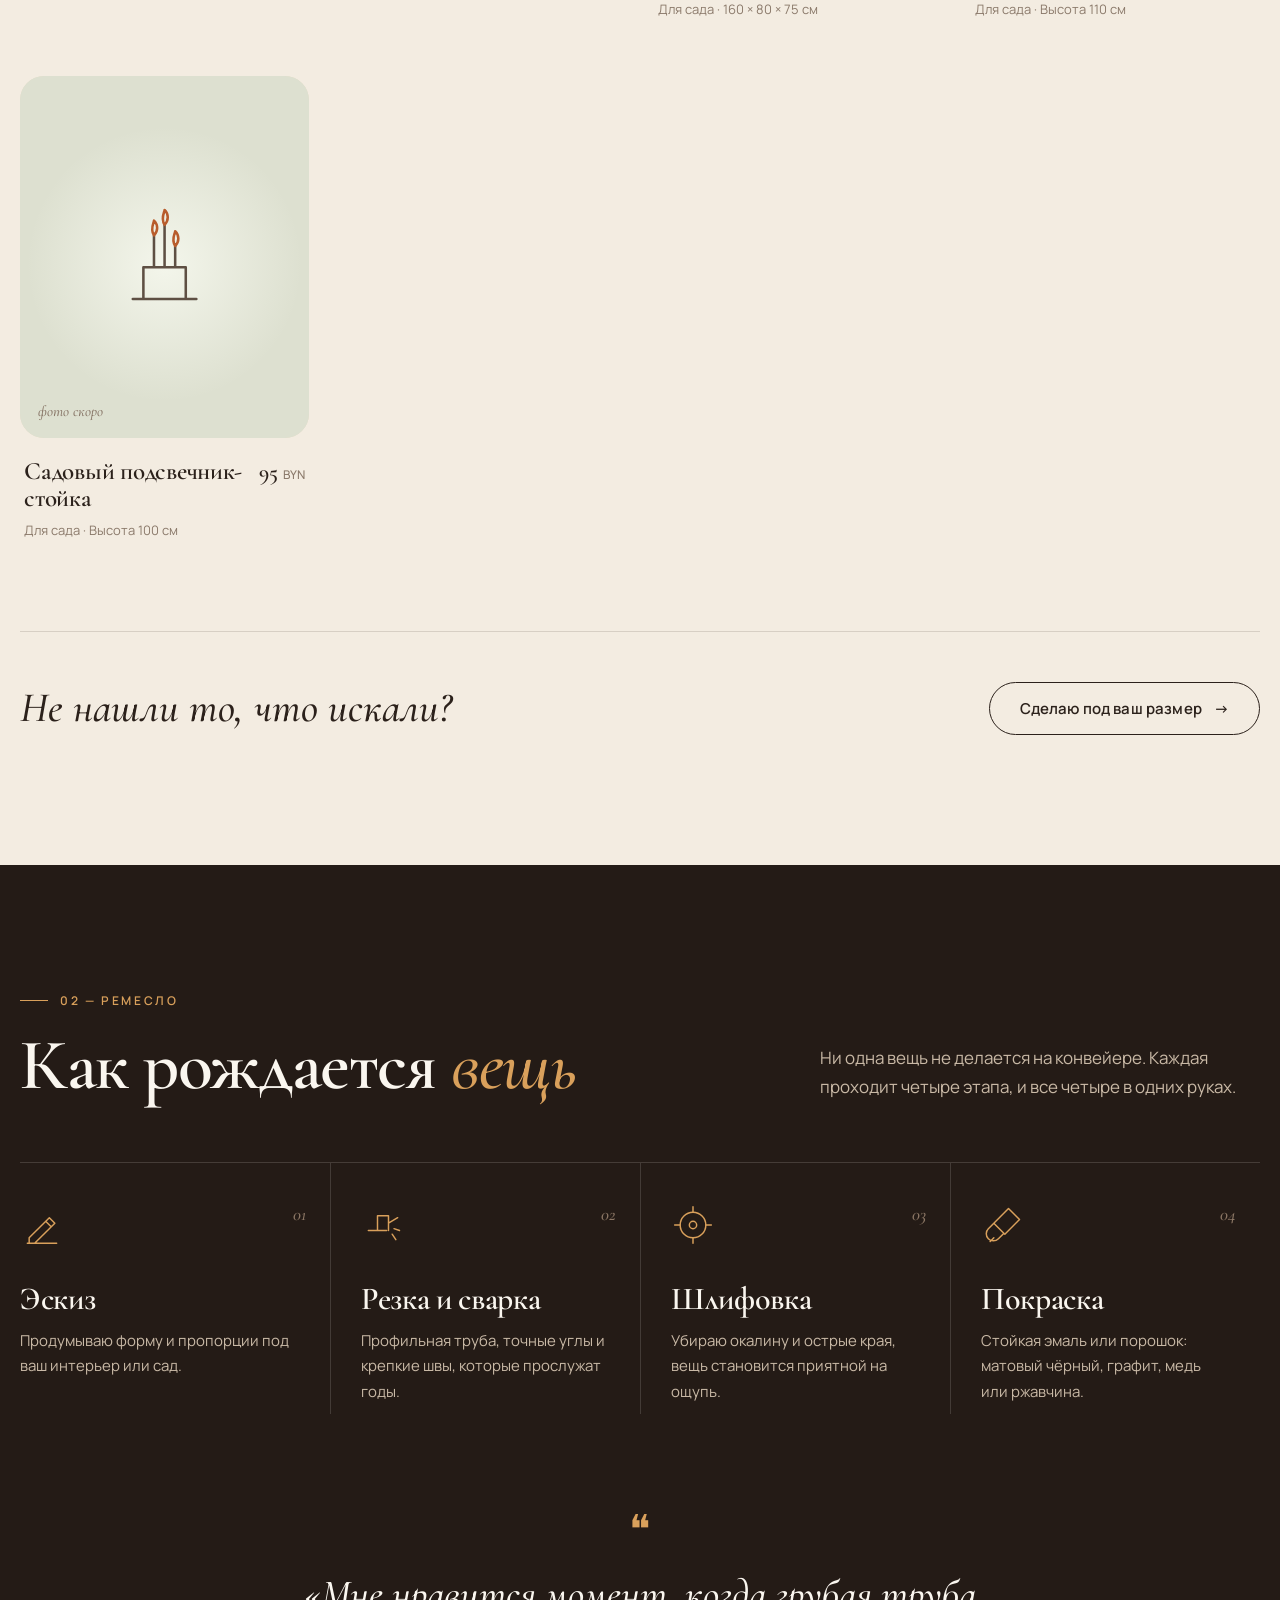
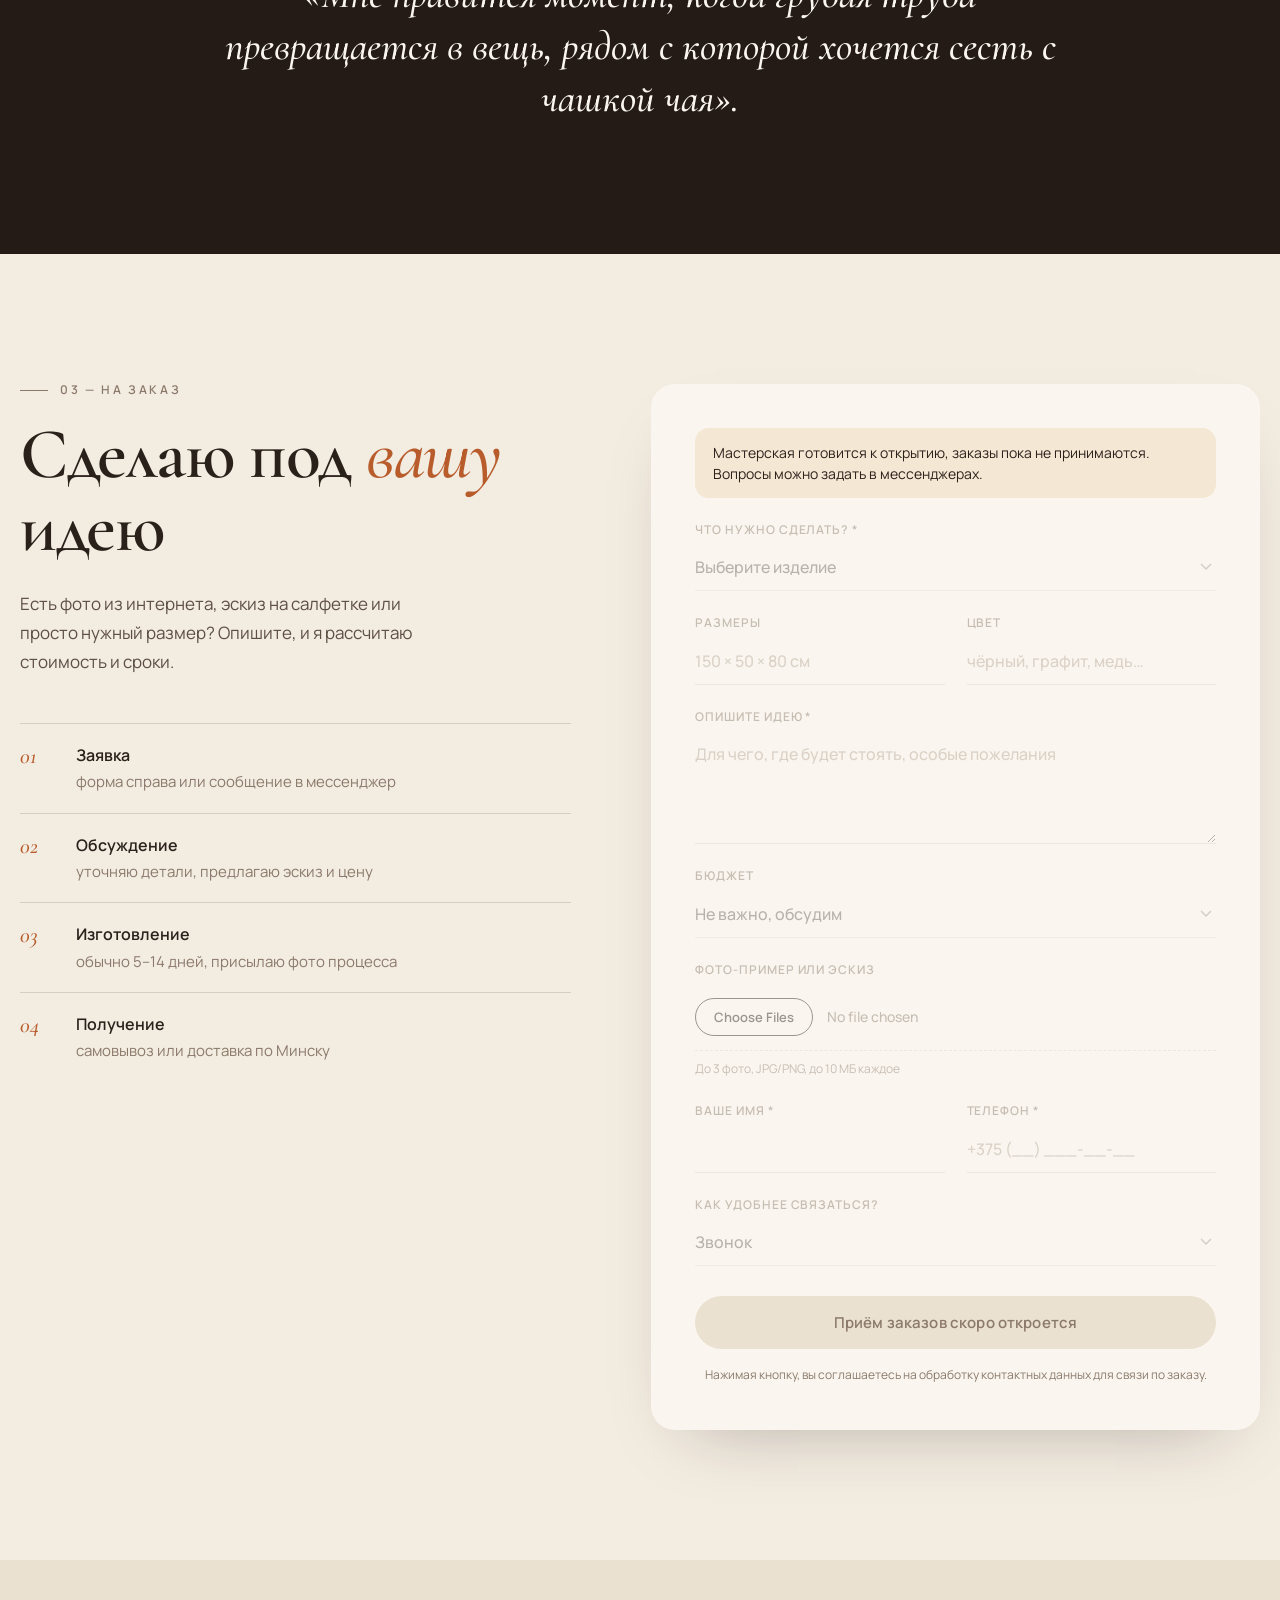
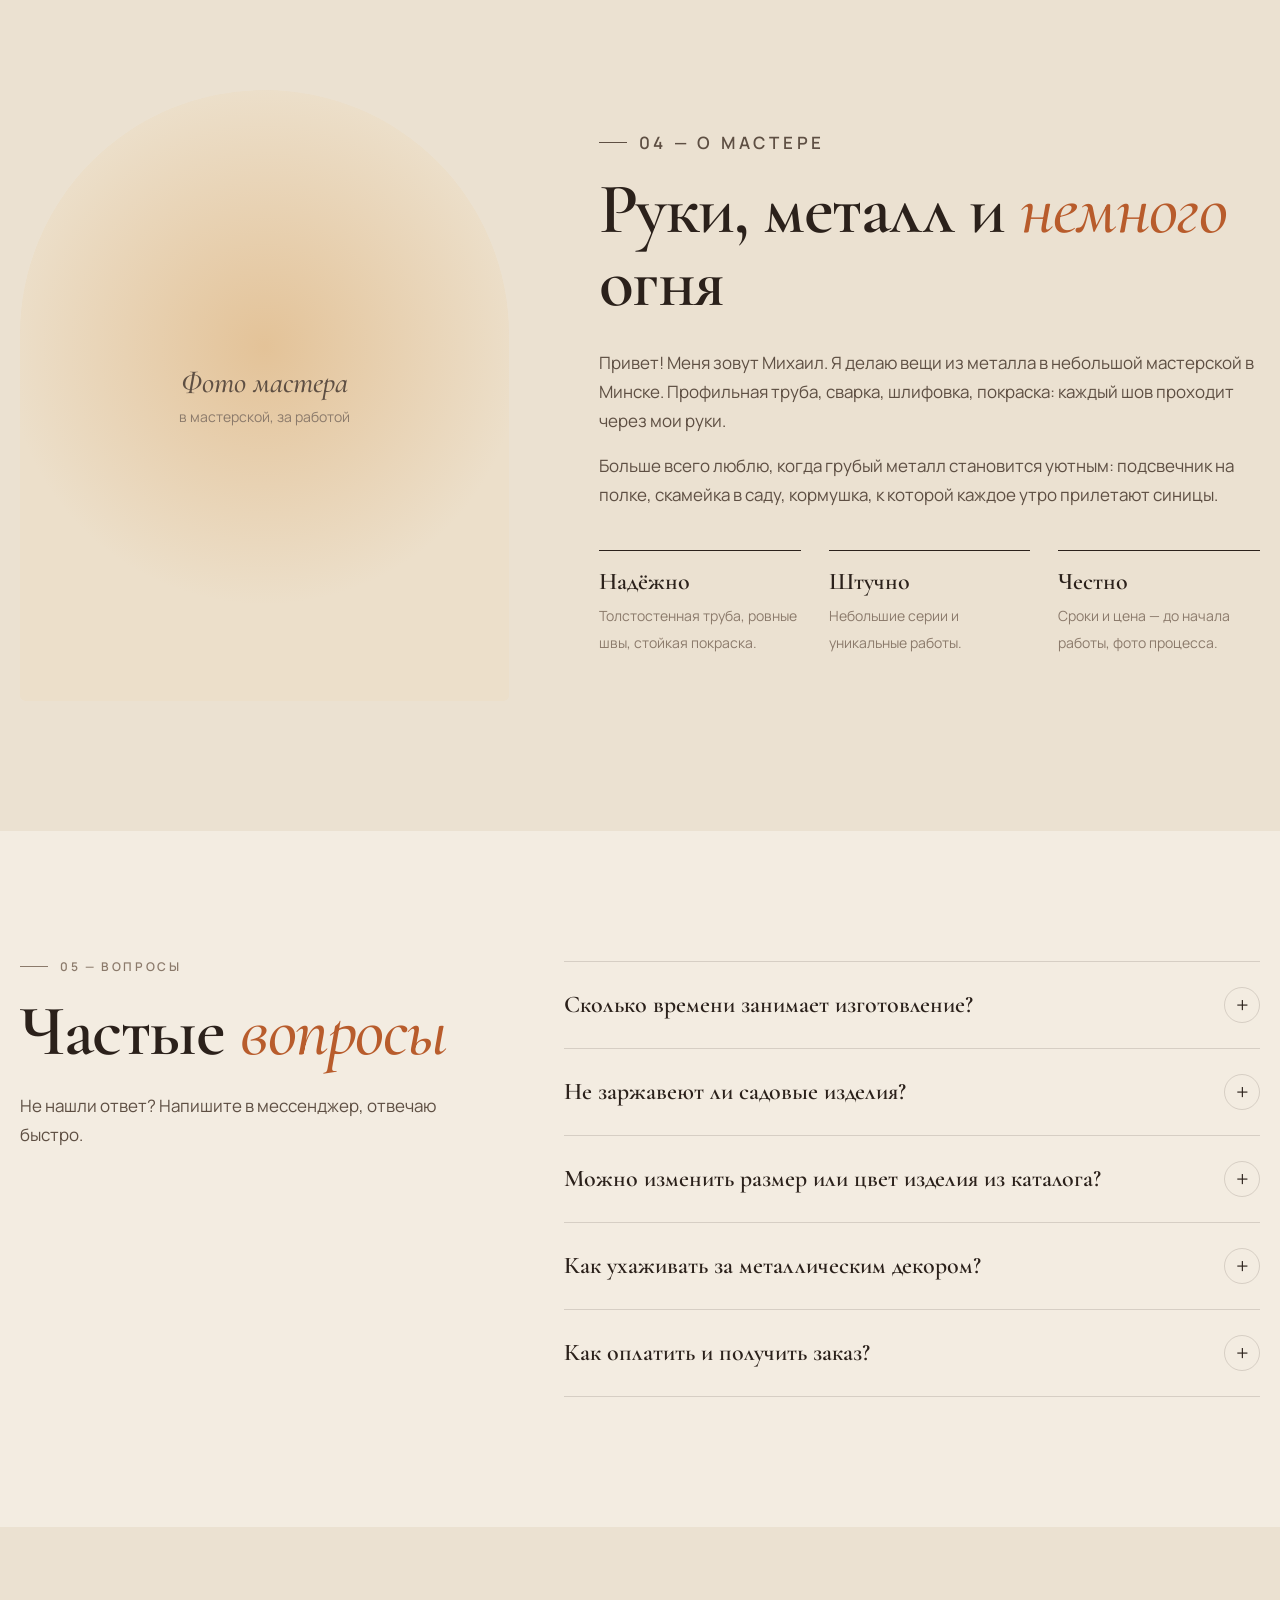
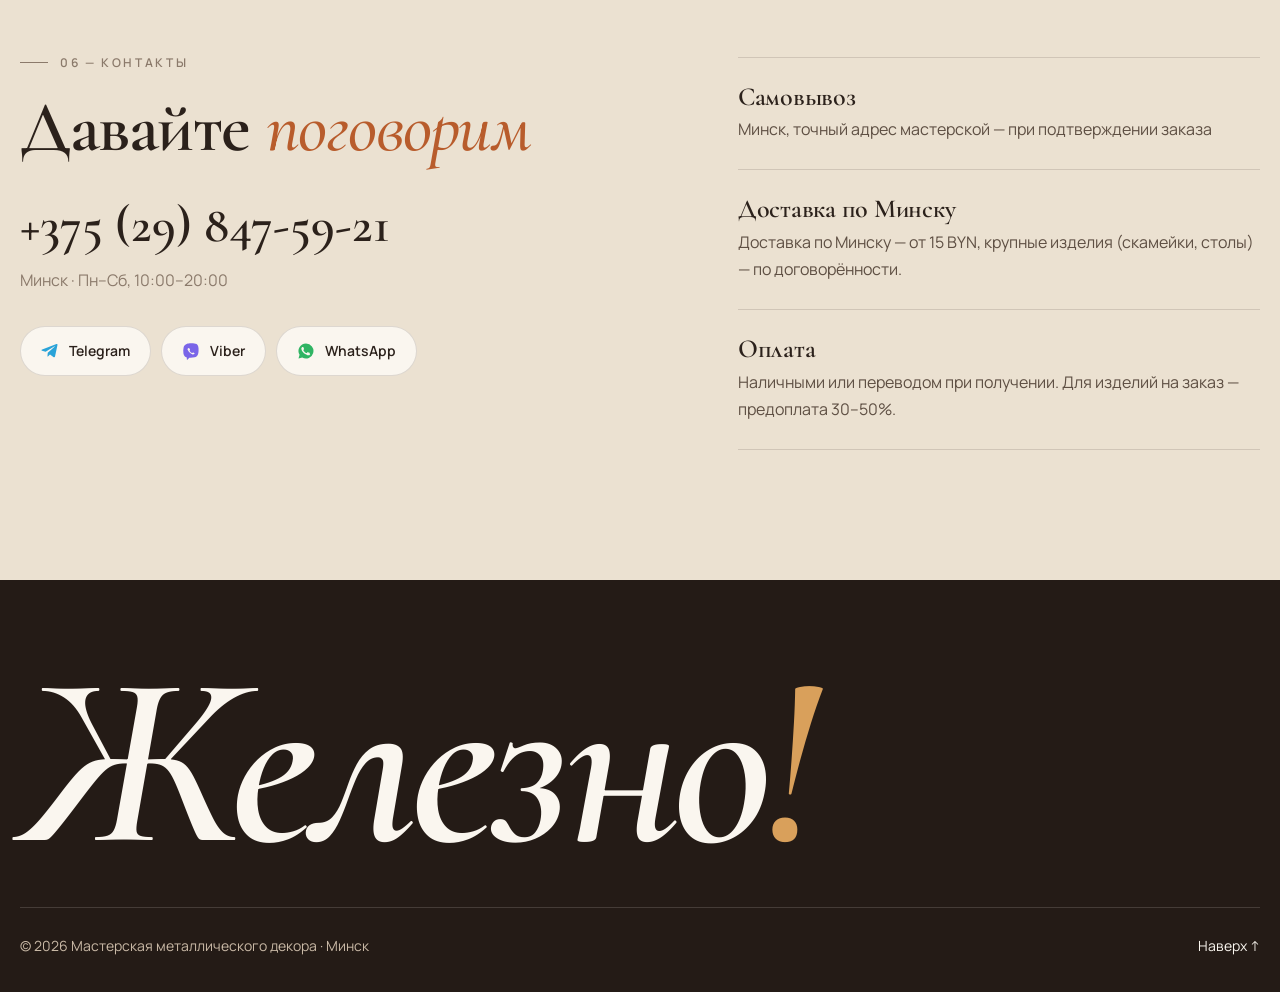
==== commit 6d0c09d8: "Заказы пока не принимаются: формы выключены, плашка и окно товара сообщают об открытии Co-Authored-B" ====
--- a/index.html
+++ b/index.html
@@ -12,7 +12,7 @@
   <link rel="preconnect" href="https://fonts.googleapis.com">
   <link rel="preconnect" href="https://fonts.gstatic.com" crossorigin>
   <link href="https://fonts.googleapis.com/css2?family=Cormorant+Garamond:ital,wght@0,500;0,600;0,700;1,500;1,600&family=Manrope:wght@400;500;600;700&display=swap" rel="stylesheet">
-  <link rel="stylesheet" href="css/style.css?v=1795155732">
+  <link rel="stylesheet" href="css/style.css?v=1795155888">
 </head>
 <body>
 
@@ -342,8 +342,8 @@
 
 <div class="toast" id="toast" role="status" aria-live="polite"></div>
 
-<script src="js/config.js?v=1795155732"></script>
-<script src="js/products.js?v=1795155732"></script>
-<script src="js/app.js?v=1795155732"></script>
+<script src="js/config.js?v=1795155888"></script>
+<script src="js/products.js?v=1795155888"></script>
+<script src="js/app.js?v=1795155888"></script>
 </body>
 </html>
--- a/css/style.css
+++ b/css/style.css
@@ -438,3 +438,12 @@
 .notice__text { margin: 0; flex: 1; }
 .notice__close { flex-shrink: 0; width: 28px; height: 28px; border-radius: 50%; border: 1px solid rgba(250,246,239,.25); background: transparent; color: inherit; font: 300 18px/1 var(--sans); cursor: pointer; }
 .notice__close:hover { background: var(--paper); color: var(--dark); }
+
+/* ===== Заказы ещё не принимаются ===== */
+.form__closed { margin: 0; padding: 14px 18px; border-radius: 14px; background: rgba(217,160,91,.18); color: var(--ink); font-size: 14px; line-height: 1.5; }
+.orders-closed .form :disabled { cursor: not-allowed; }
+.orders-closed .form .field { opacity: .45; }
+.orders-closed .form .btn[disabled] { opacity: 1; cursor: not-allowed; background: var(--bg-alt); color: var(--muted); }
+.orders-closed .form .btn[disabled] .arr { display: none; }
+.orders-closed .header__cta { display: none; }
+.orders-closed #orderForm > :not(.form__closed) { display: none; }
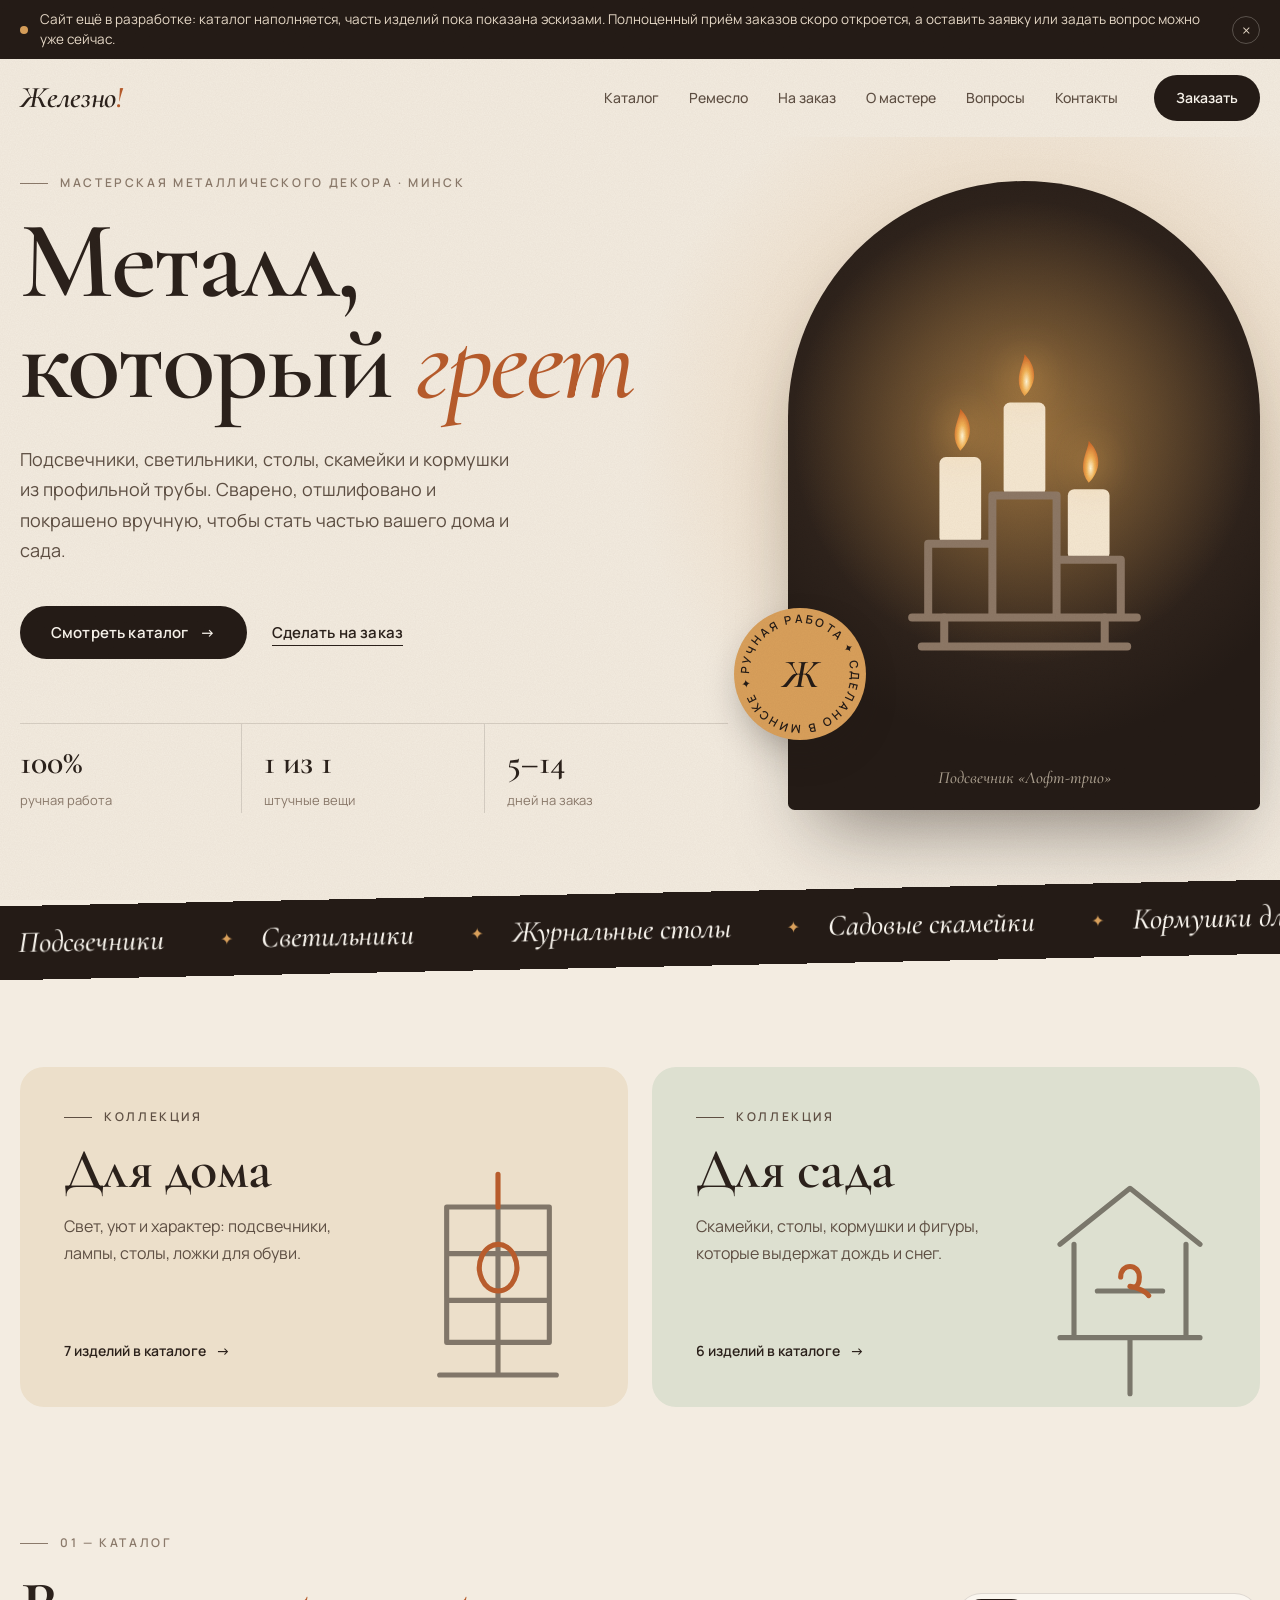
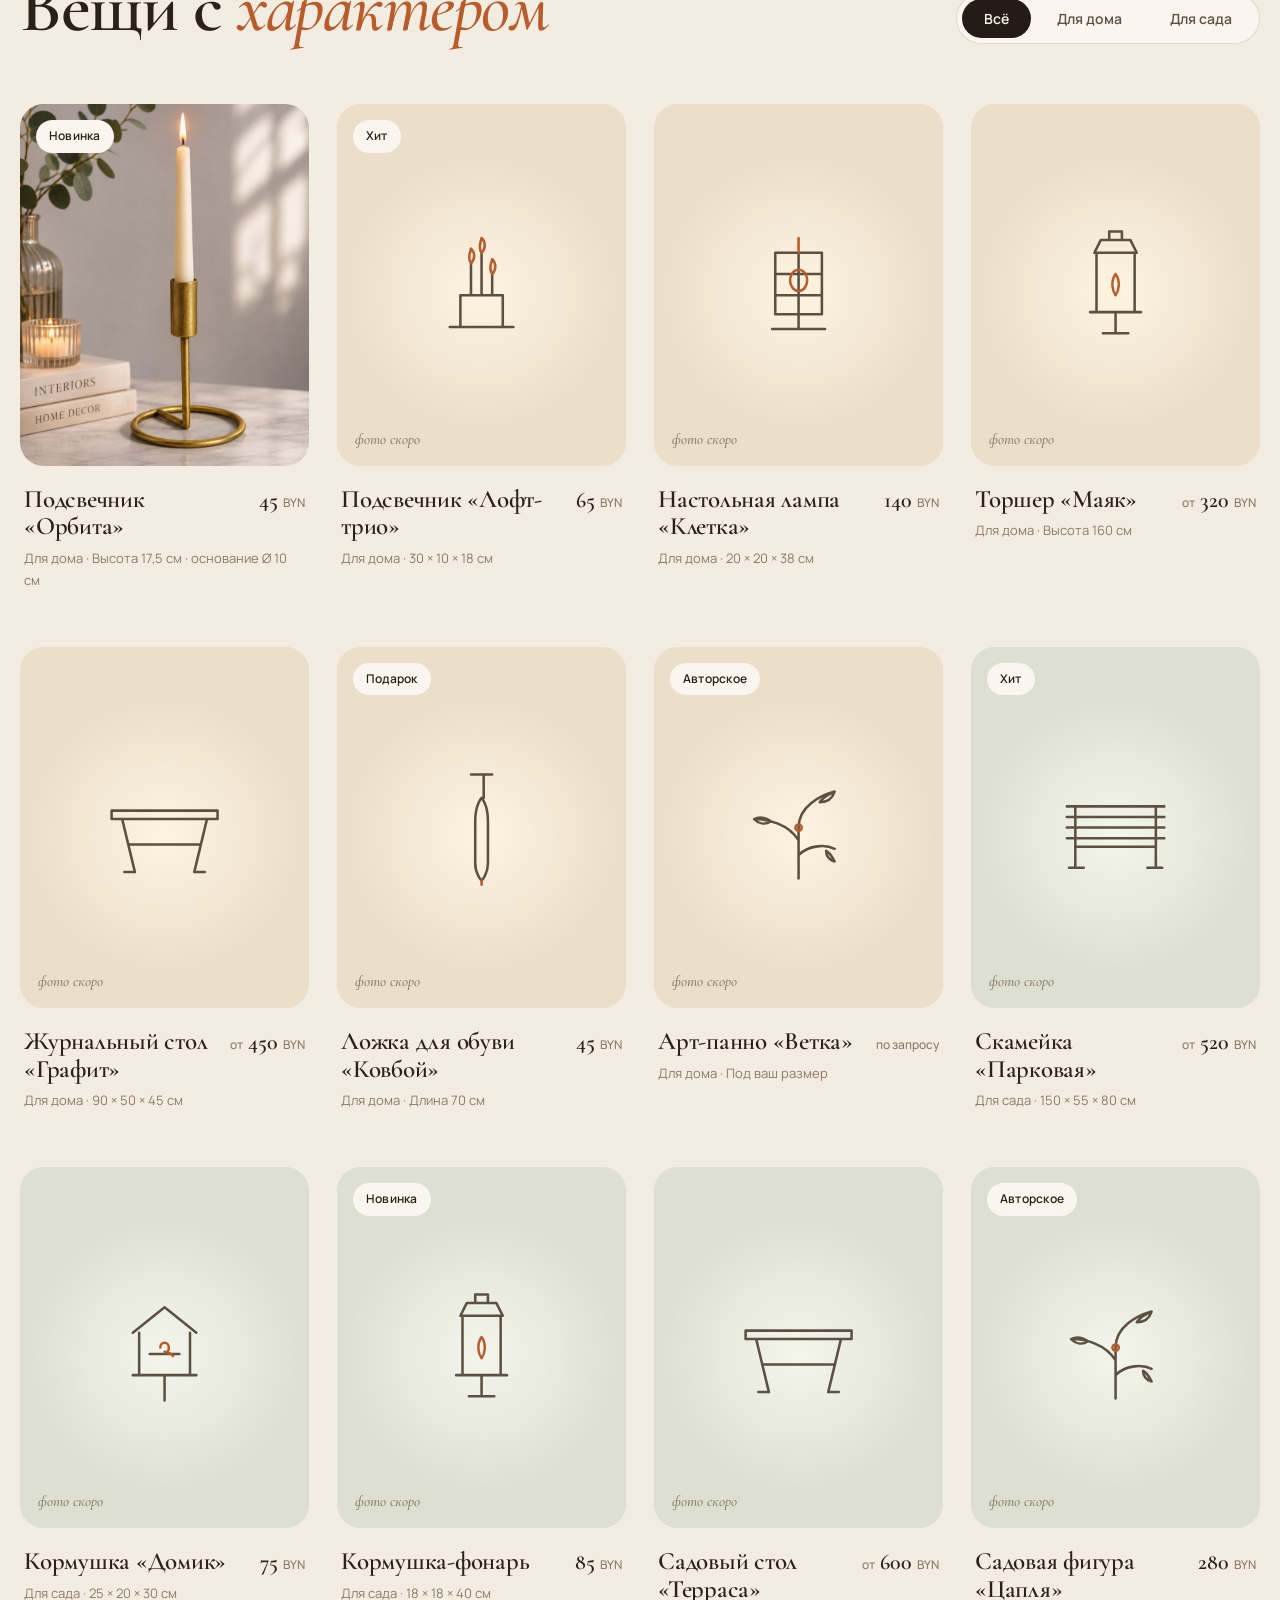
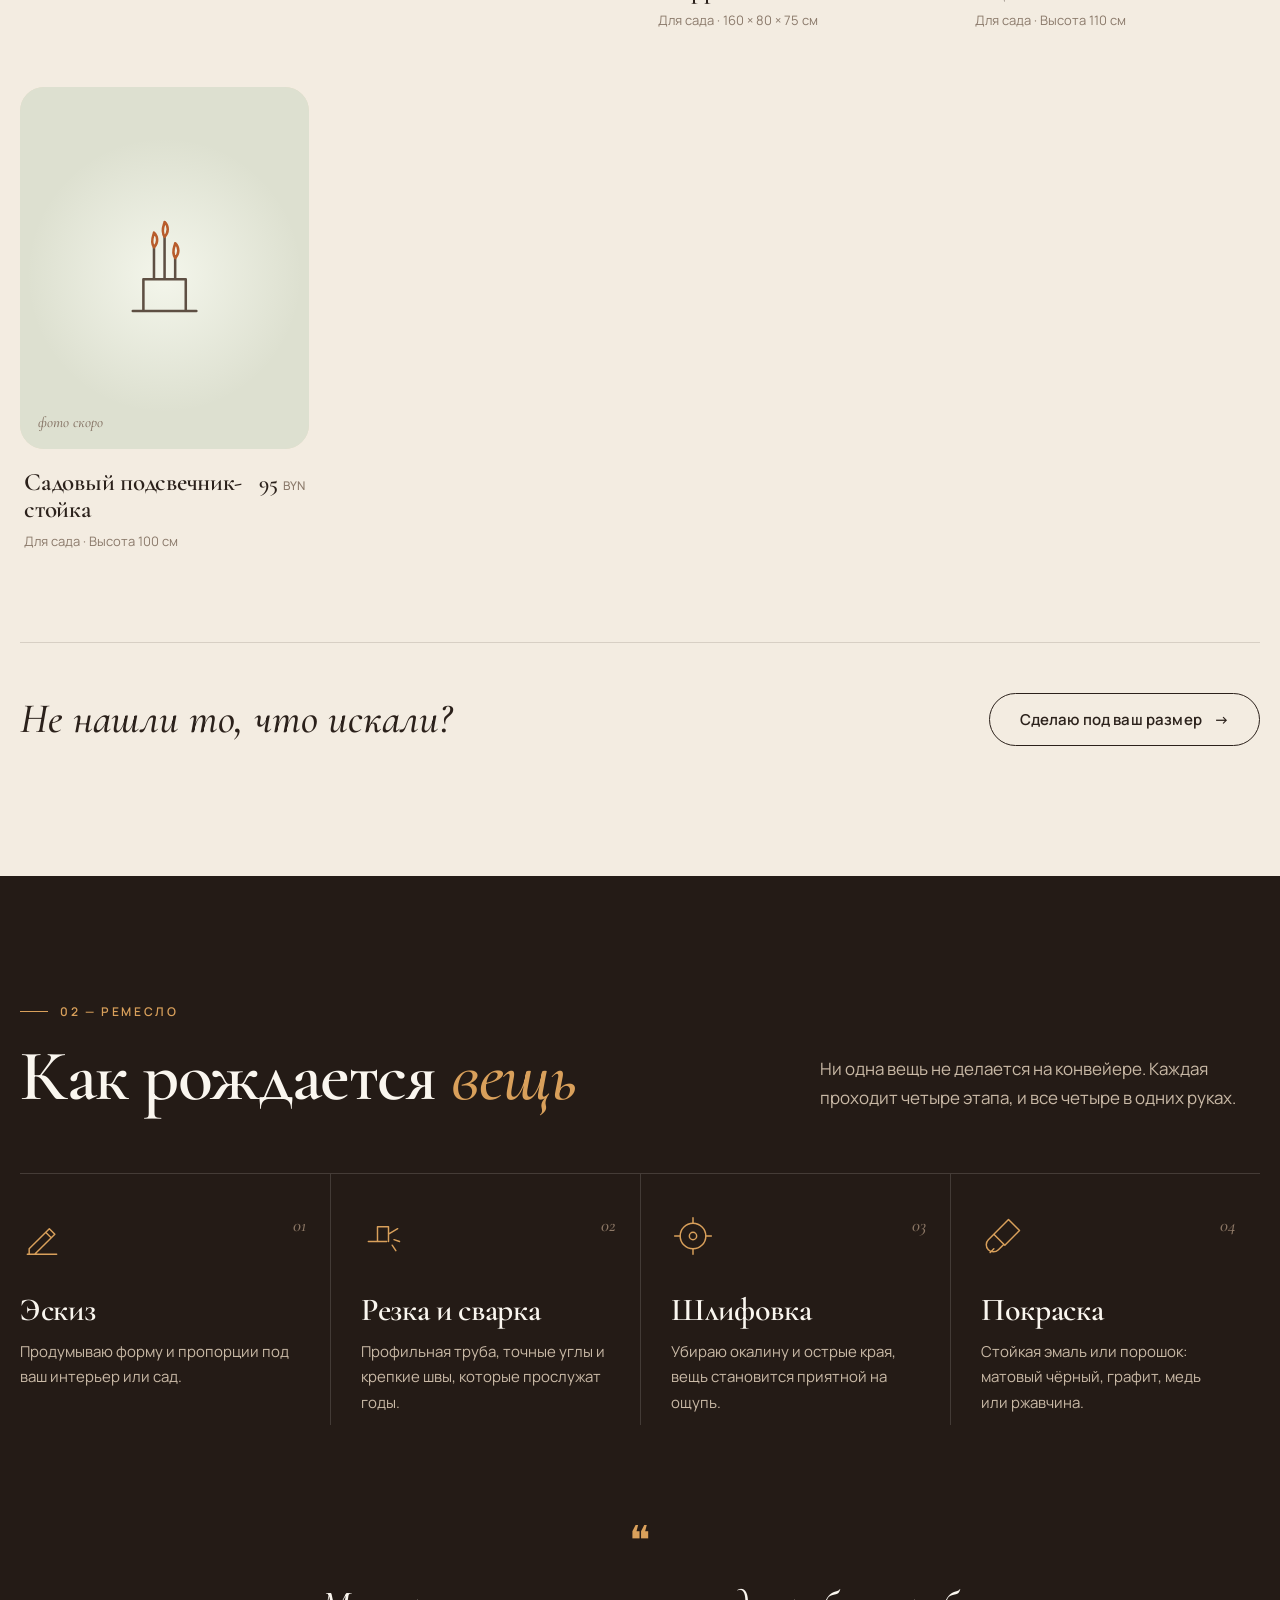
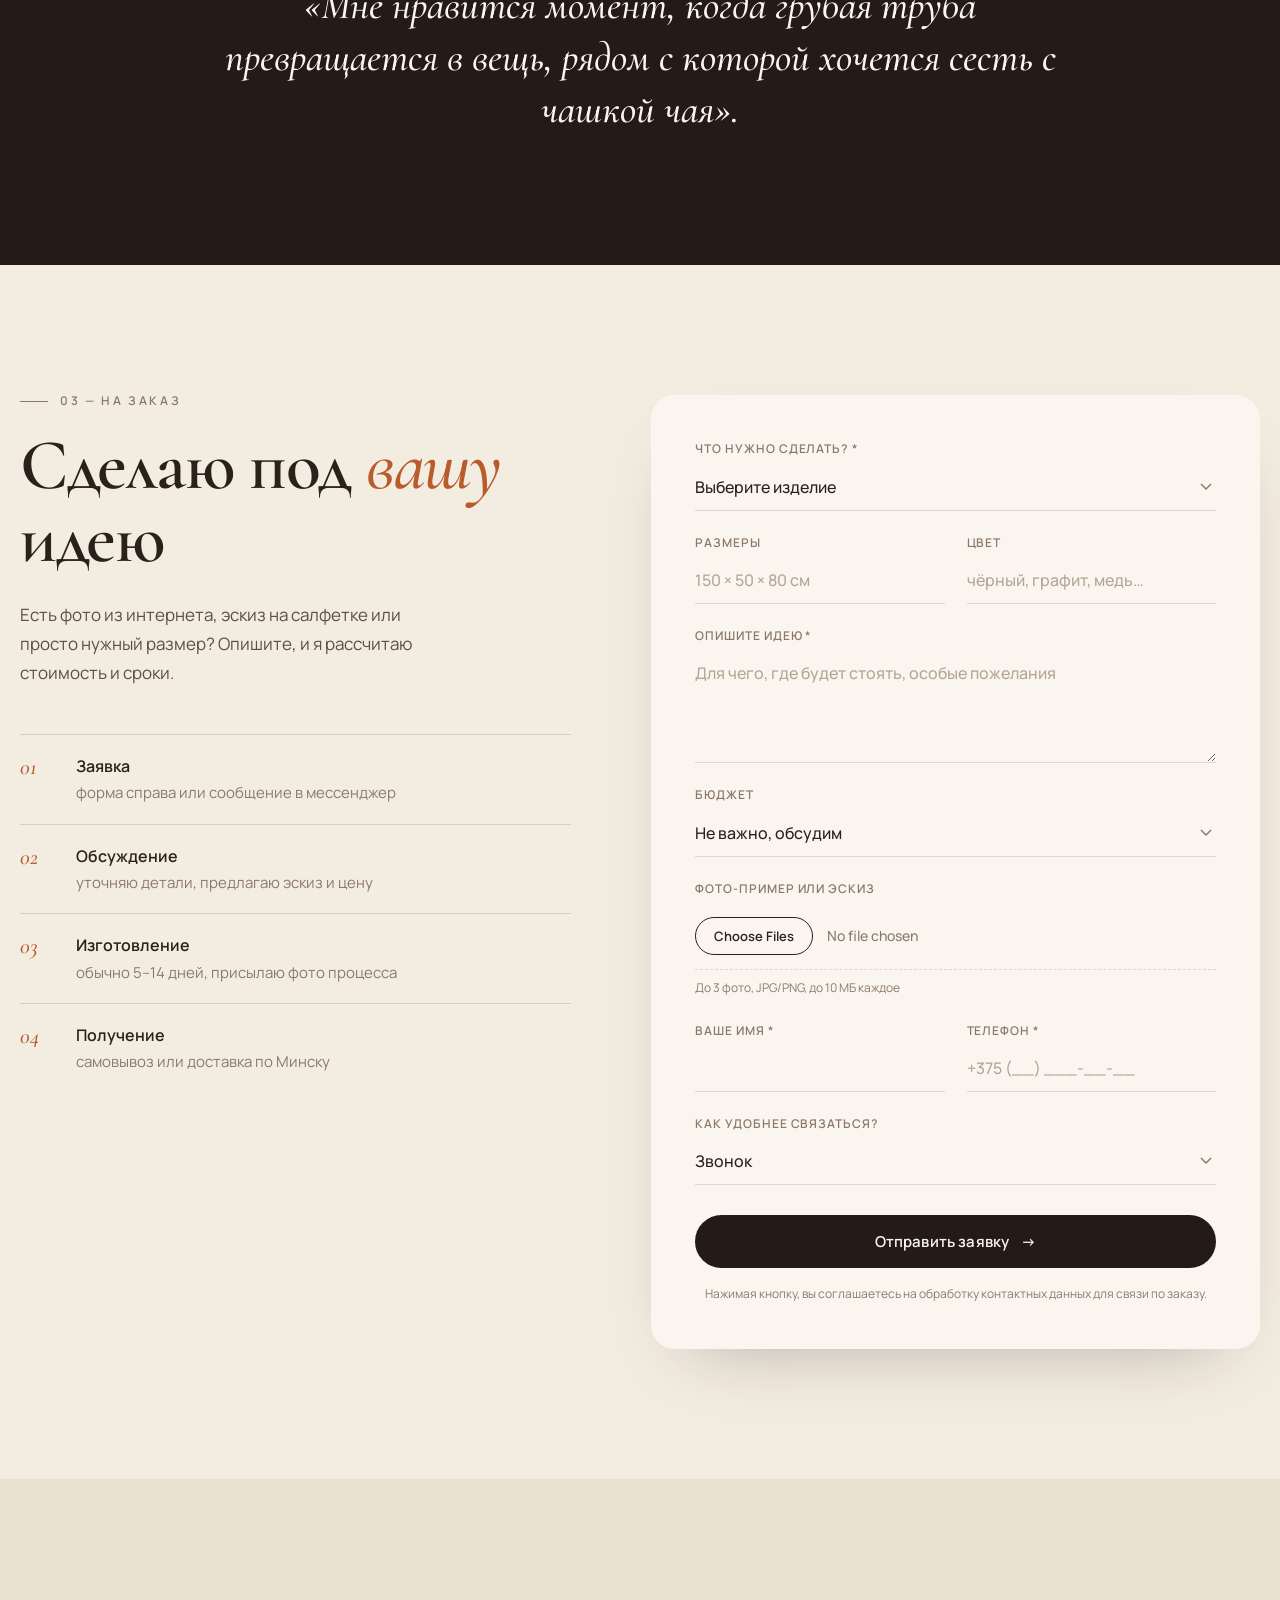
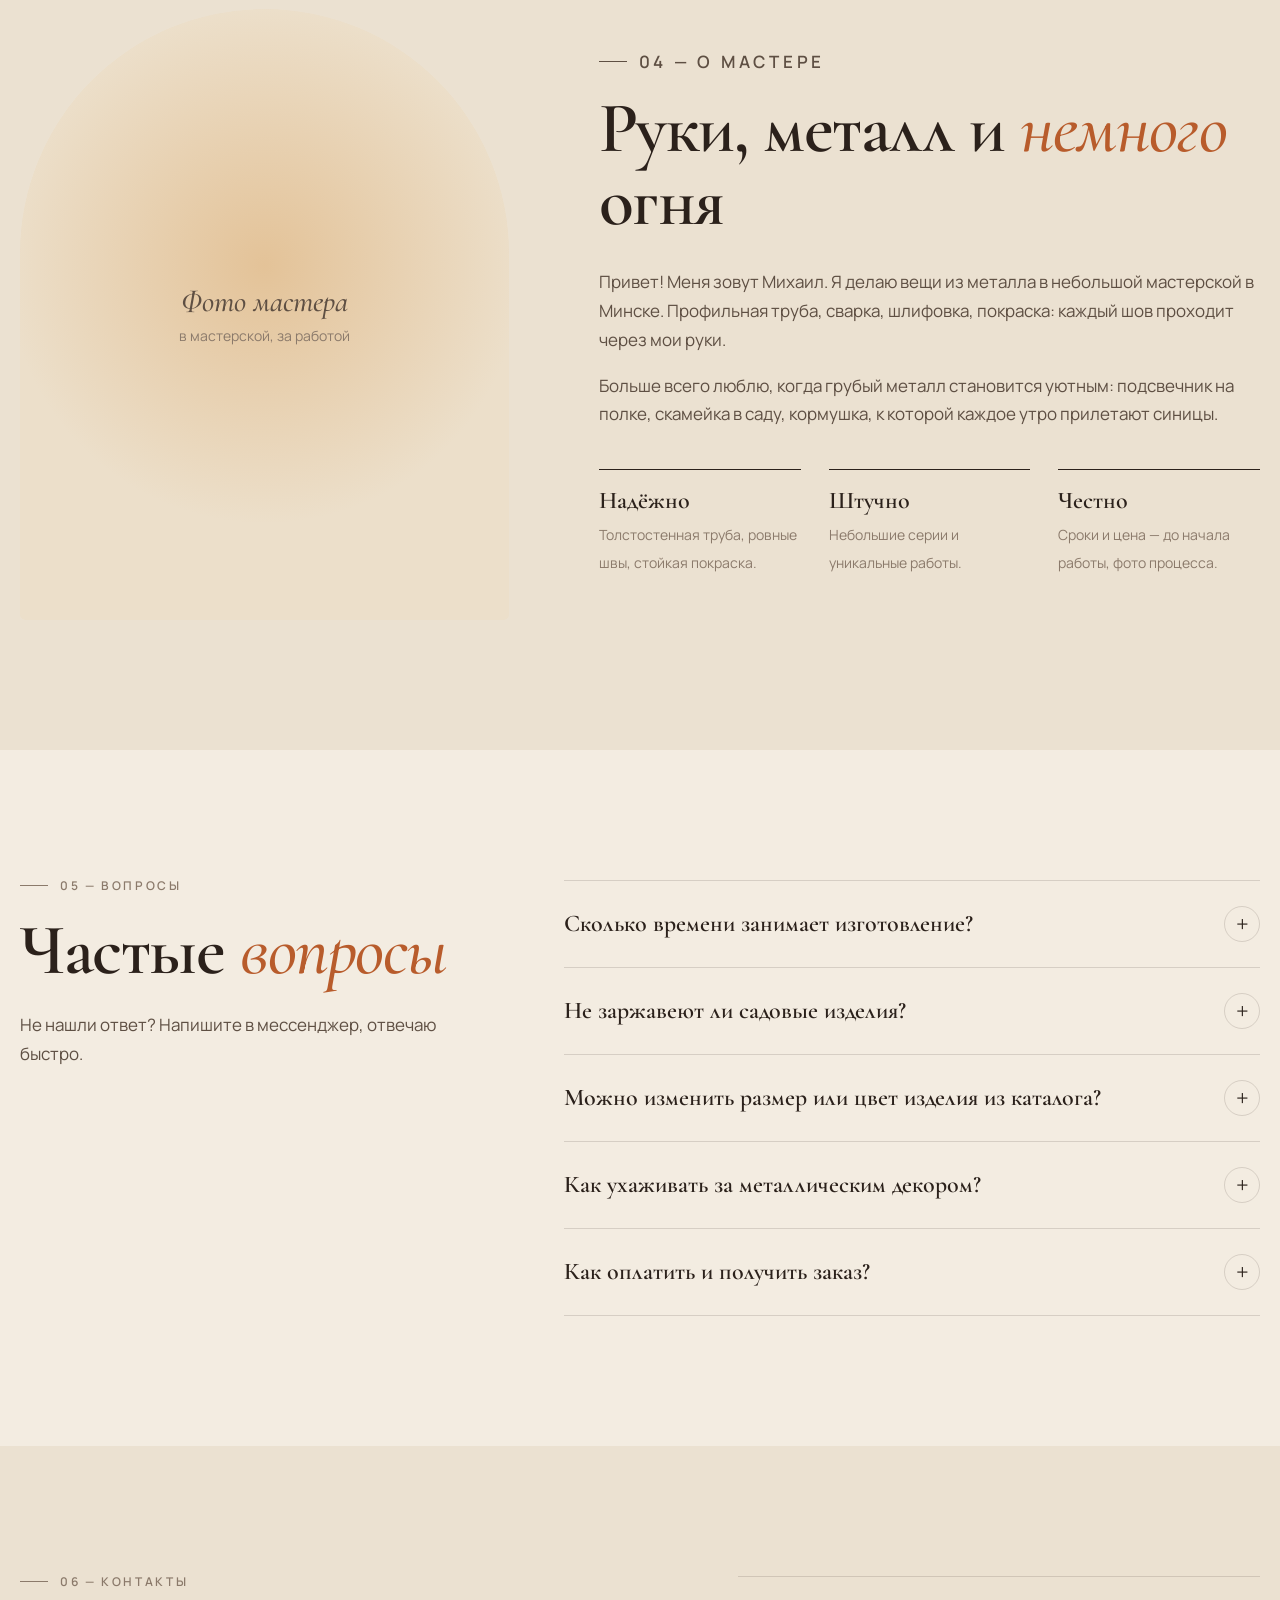
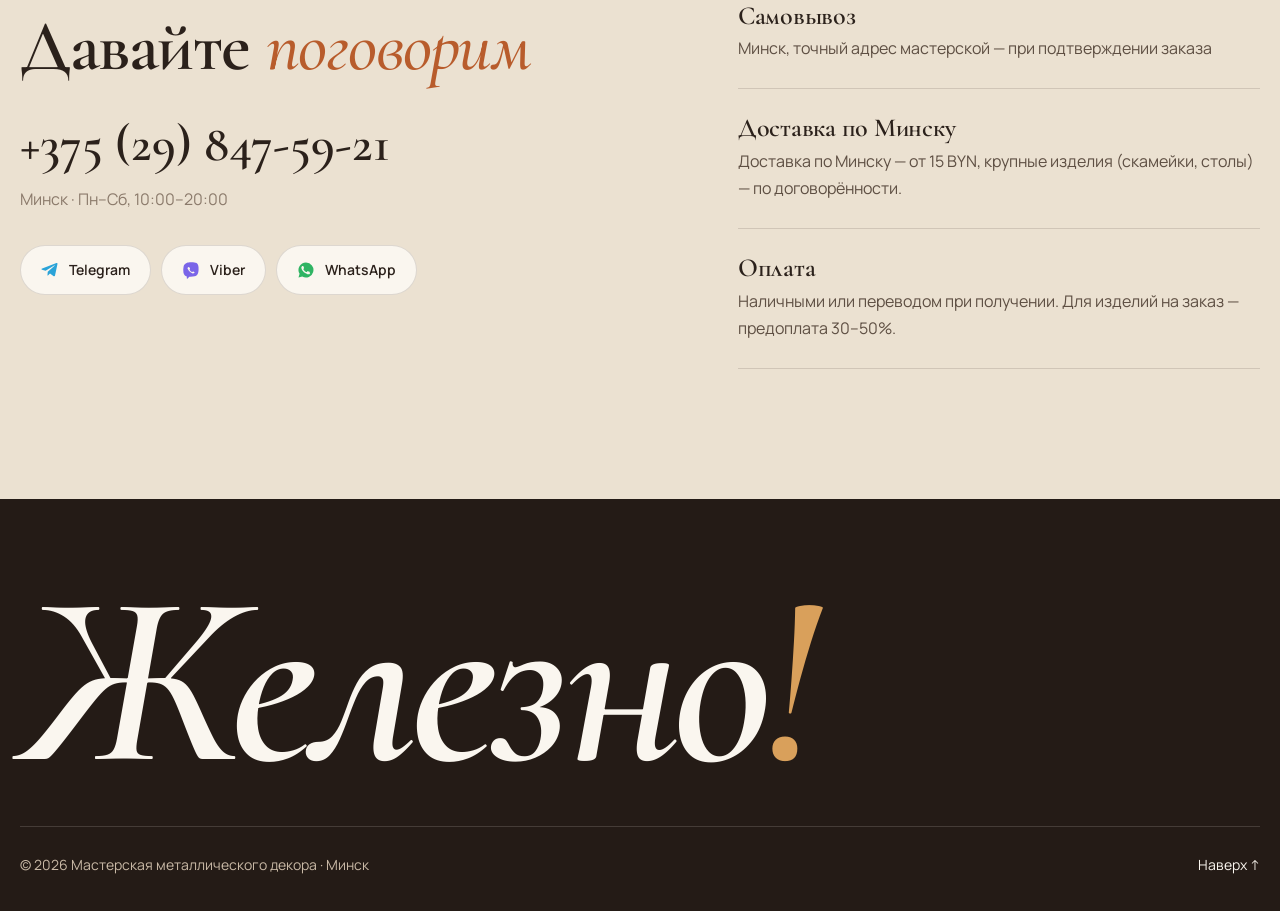
==== commit 84c94a25: "Формы и кнопки заказа снова активны, текст плашки смягчён Co-Authored-By: Claude Opus 5.5 <noreply@a" ====
--- a/index.html
+++ b/index.html
@@ -12,7 +12,7 @@
   <link rel="preconnect" href="https://fonts.googleapis.com">
   <link rel="preconnect" href="https://fonts.gstatic.com" crossorigin>
   <link href="https://fonts.googleapis.com/css2?family=Cormorant+Garamond:ital,wght@0,500;0,600;0,700;1,500;1,600&family=Manrope:wght@400;500;600;700&display=swap" rel="stylesheet">
-  <link rel="stylesheet" href="css/style.css?v=1795155888">
+  <link rel="stylesheet" href="css/style.css?v=1795155926">
 </head>
 <body>
 
@@ -342,8 +342,8 @@
 
 <div class="toast" id="toast" role="status" aria-live="polite"></div>
 
-<script src="js/config.js?v=1795155888"></script>
-<script src="js/products.js?v=1795155888"></script>
-<script src="js/app.js?v=1795155888"></script>
+<script src="js/config.js?v=1795155926"></script>
+<script src="js/products.js?v=1795155926"></script>
+<script src="js/app.js?v=1795155926"></script>
 </body>
 </html>
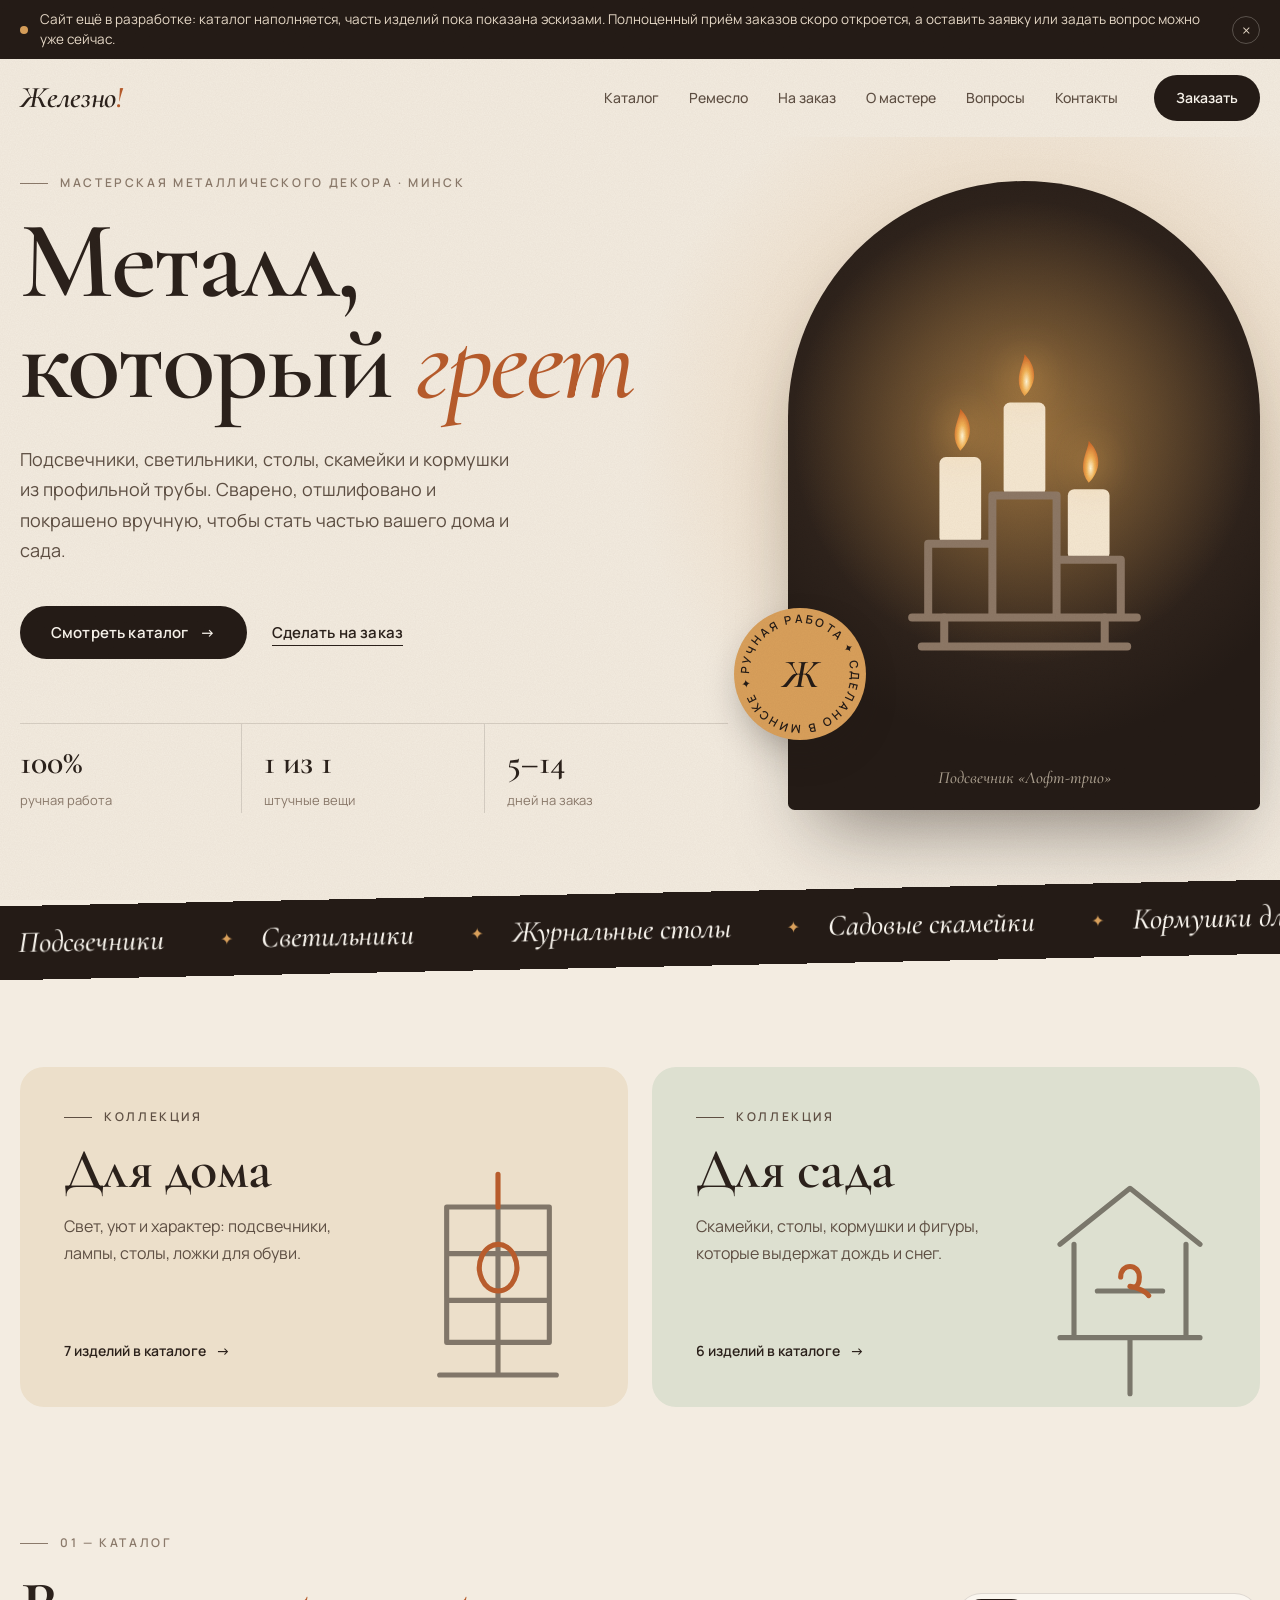
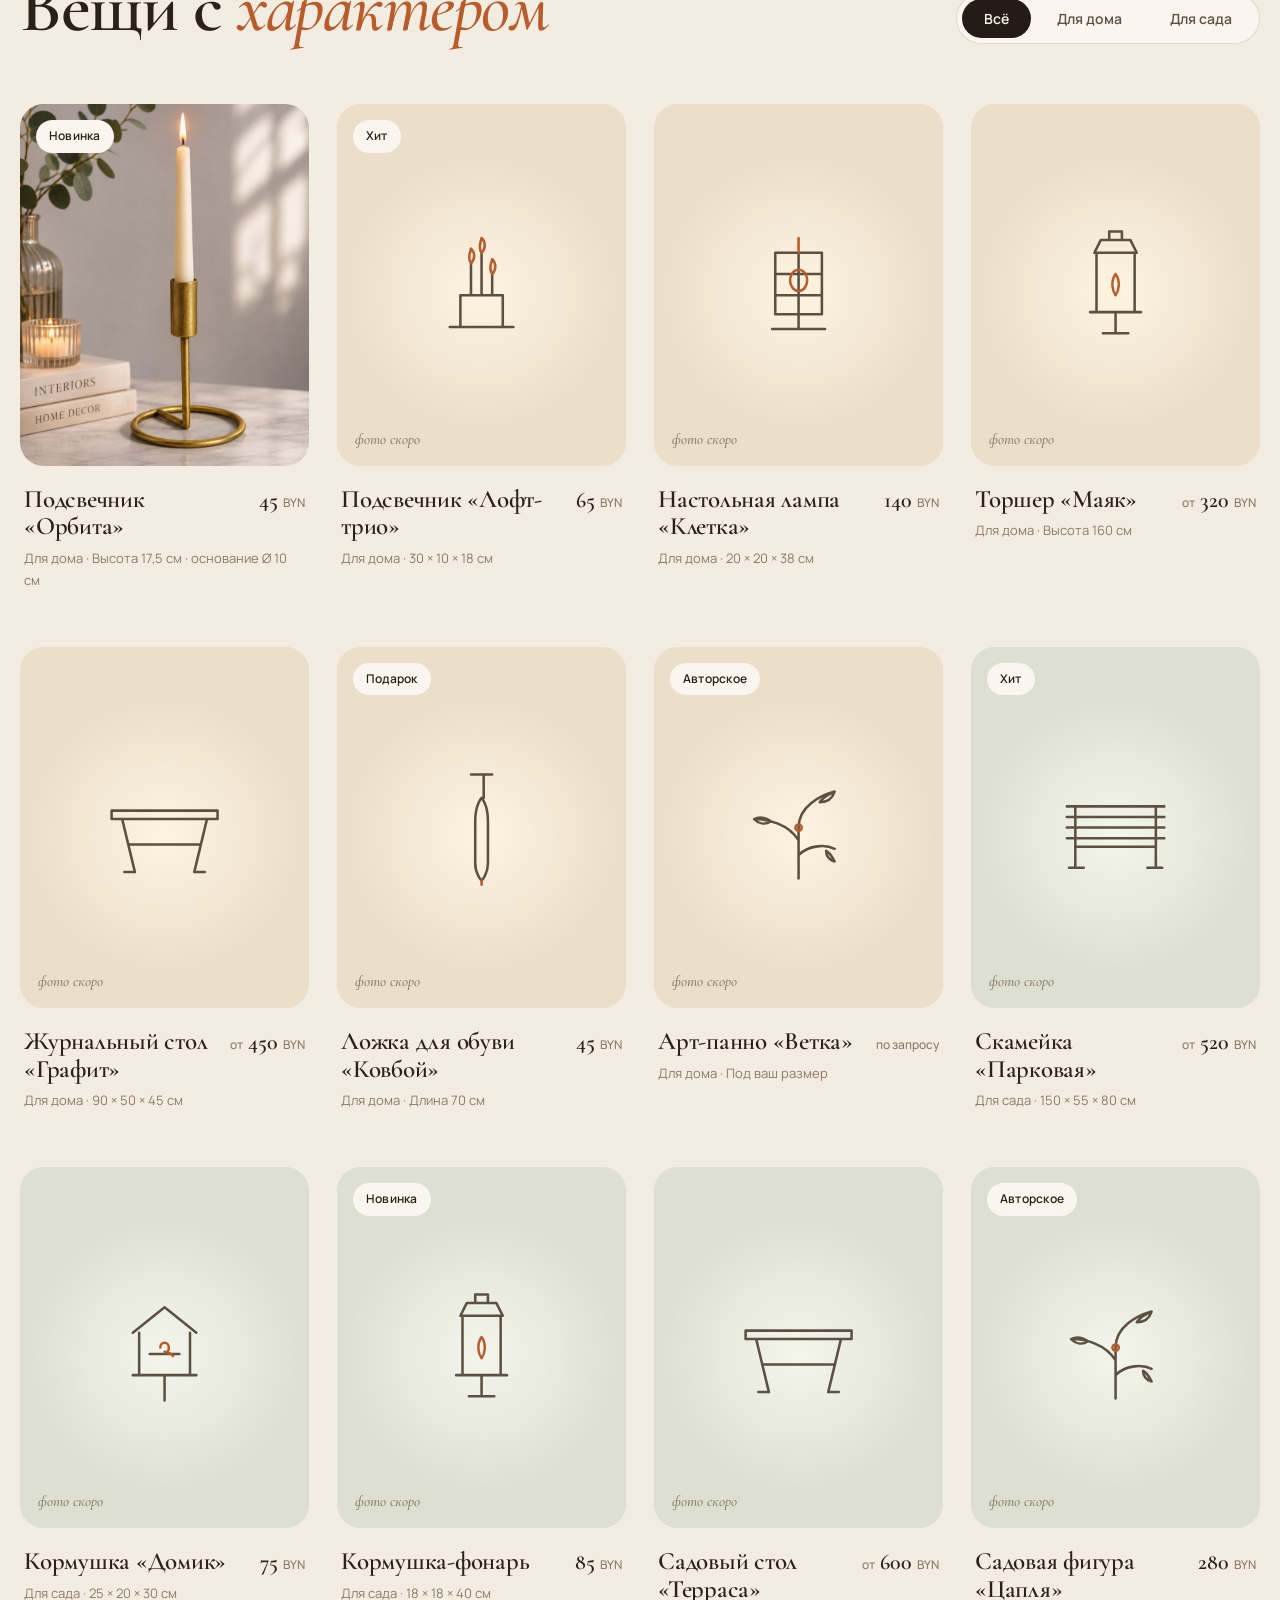
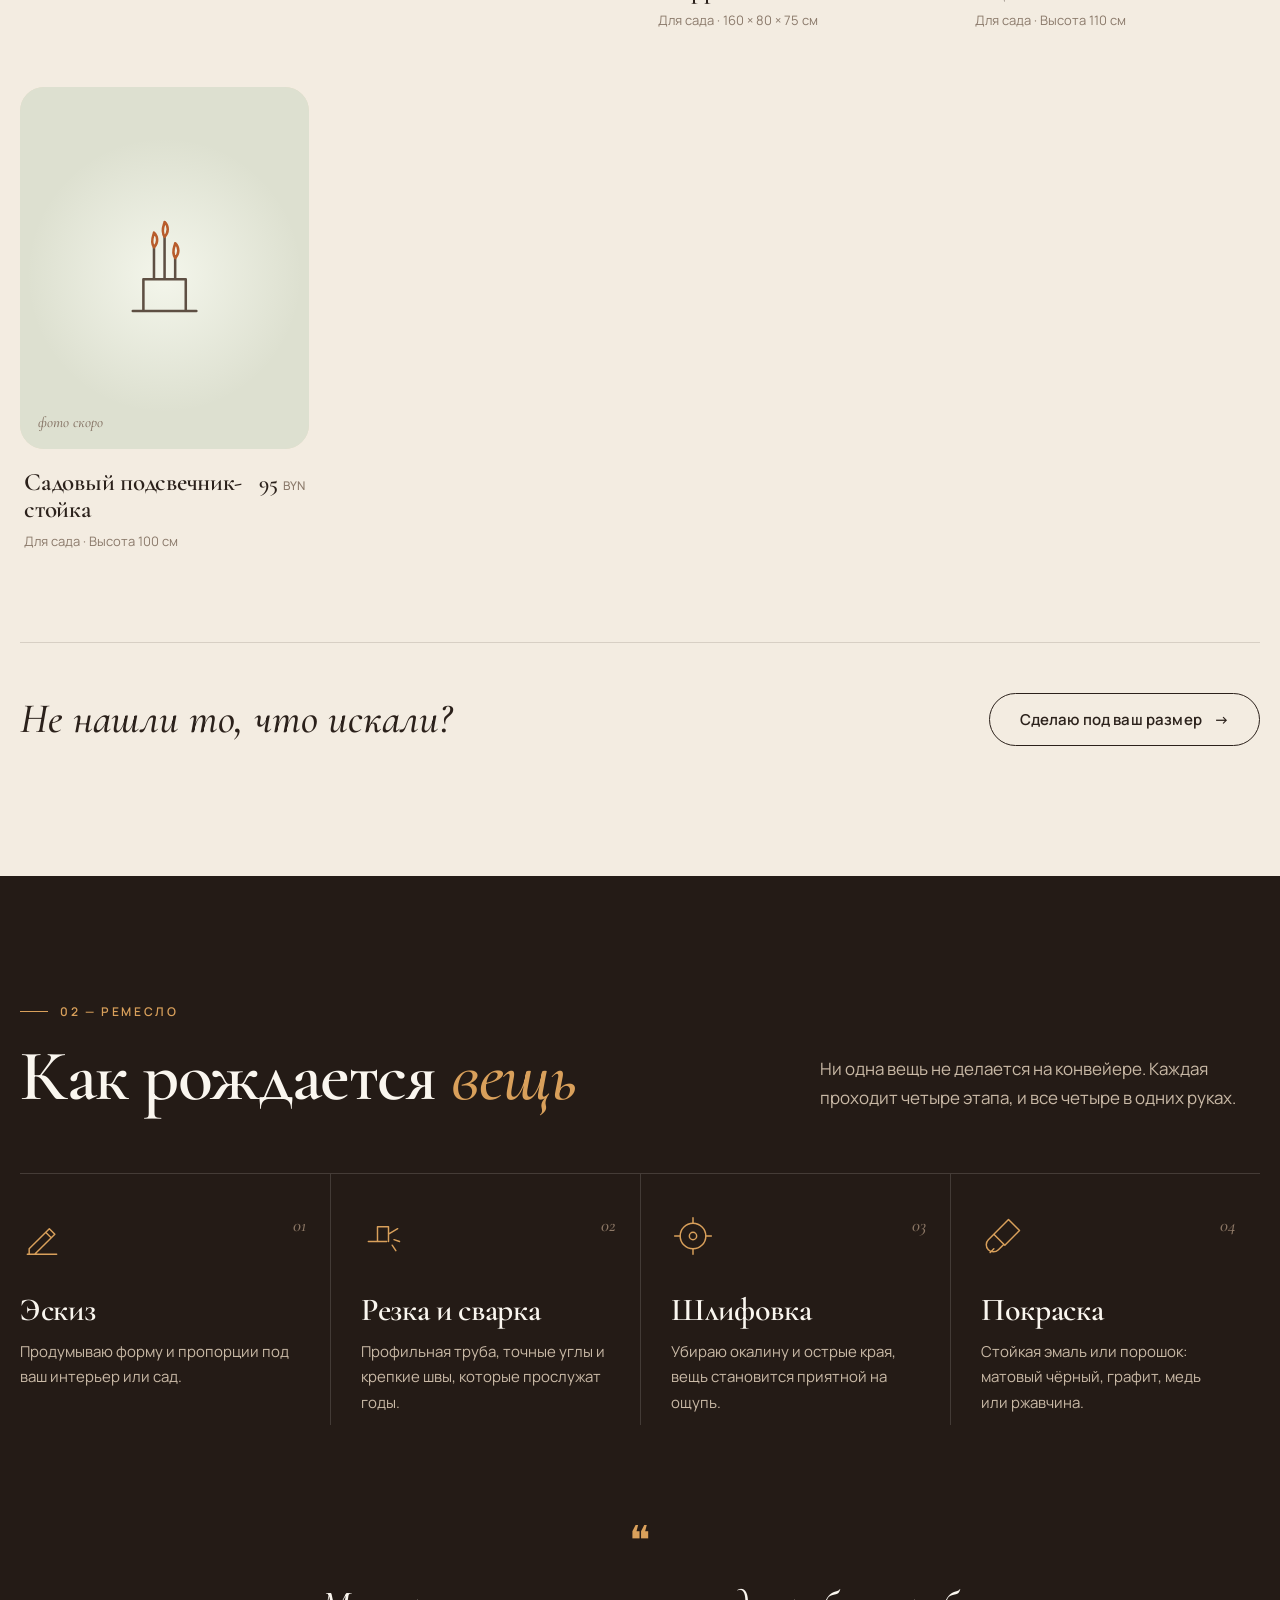
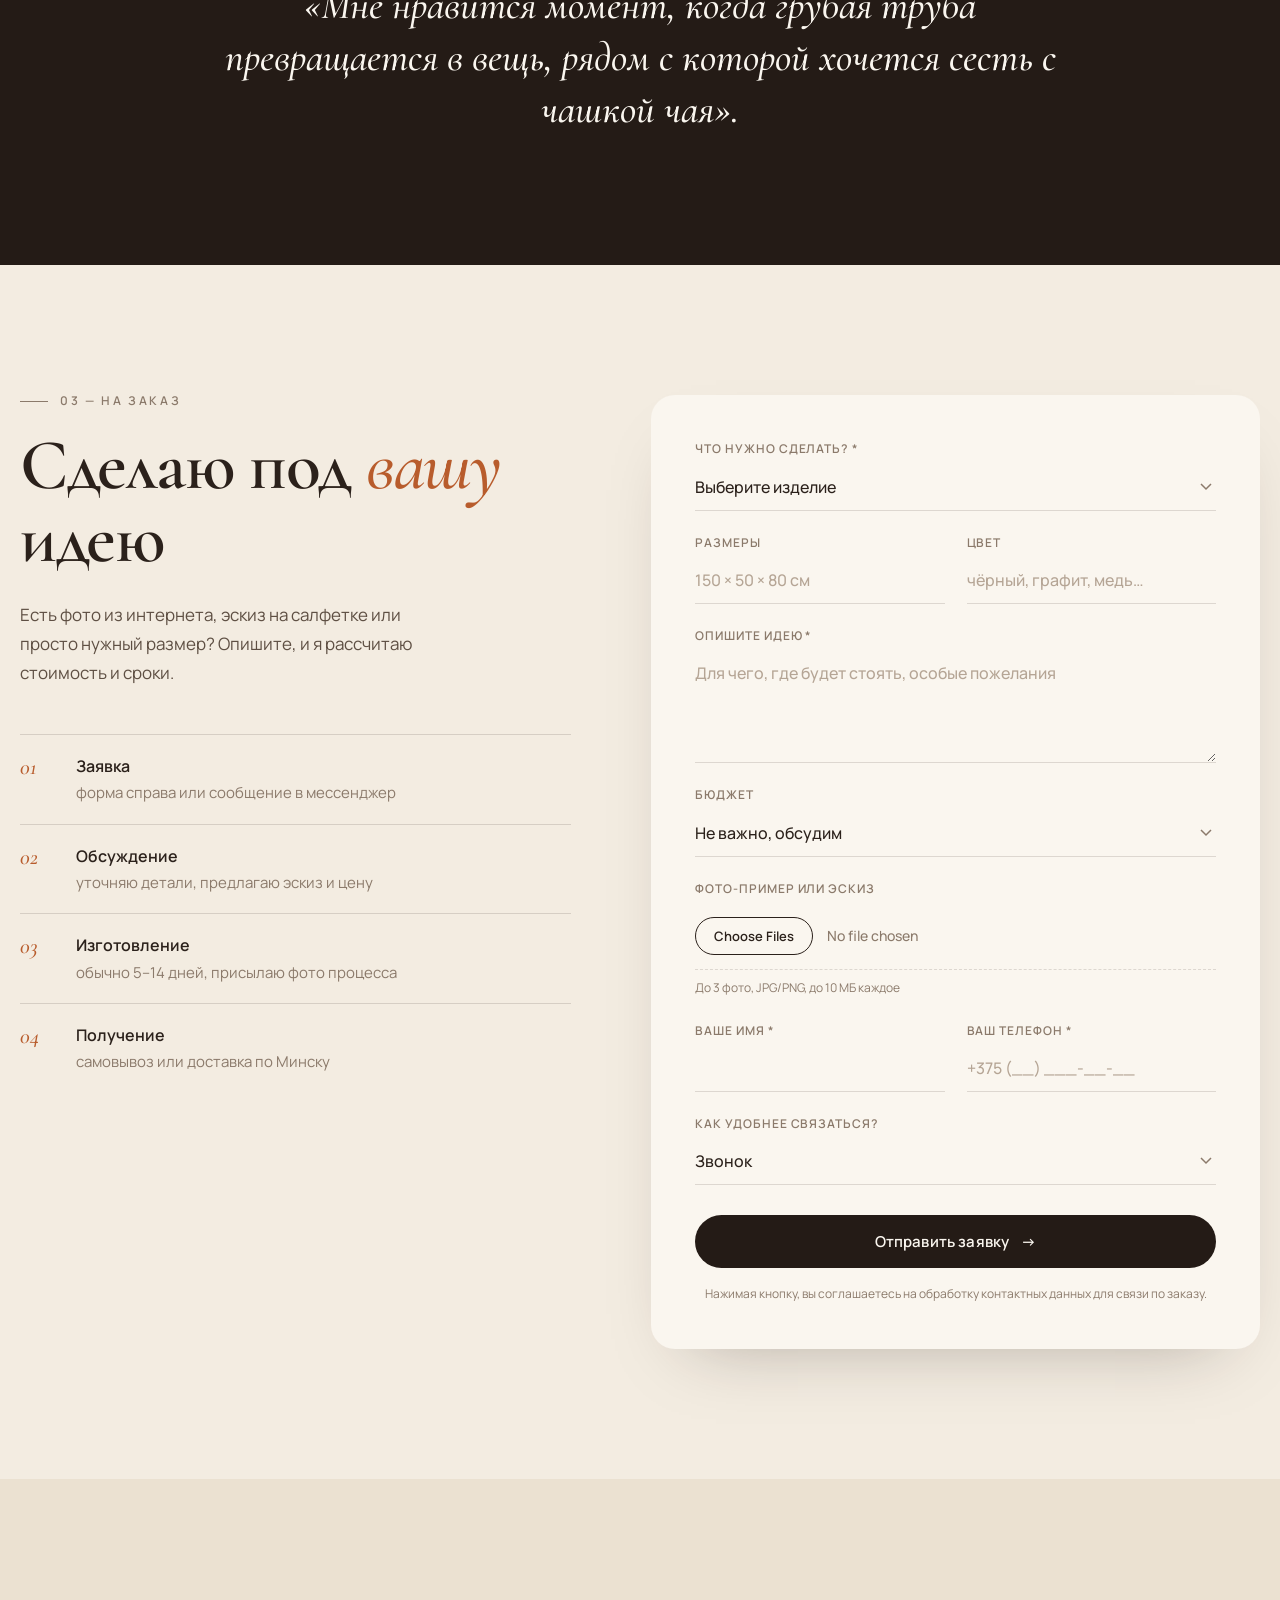
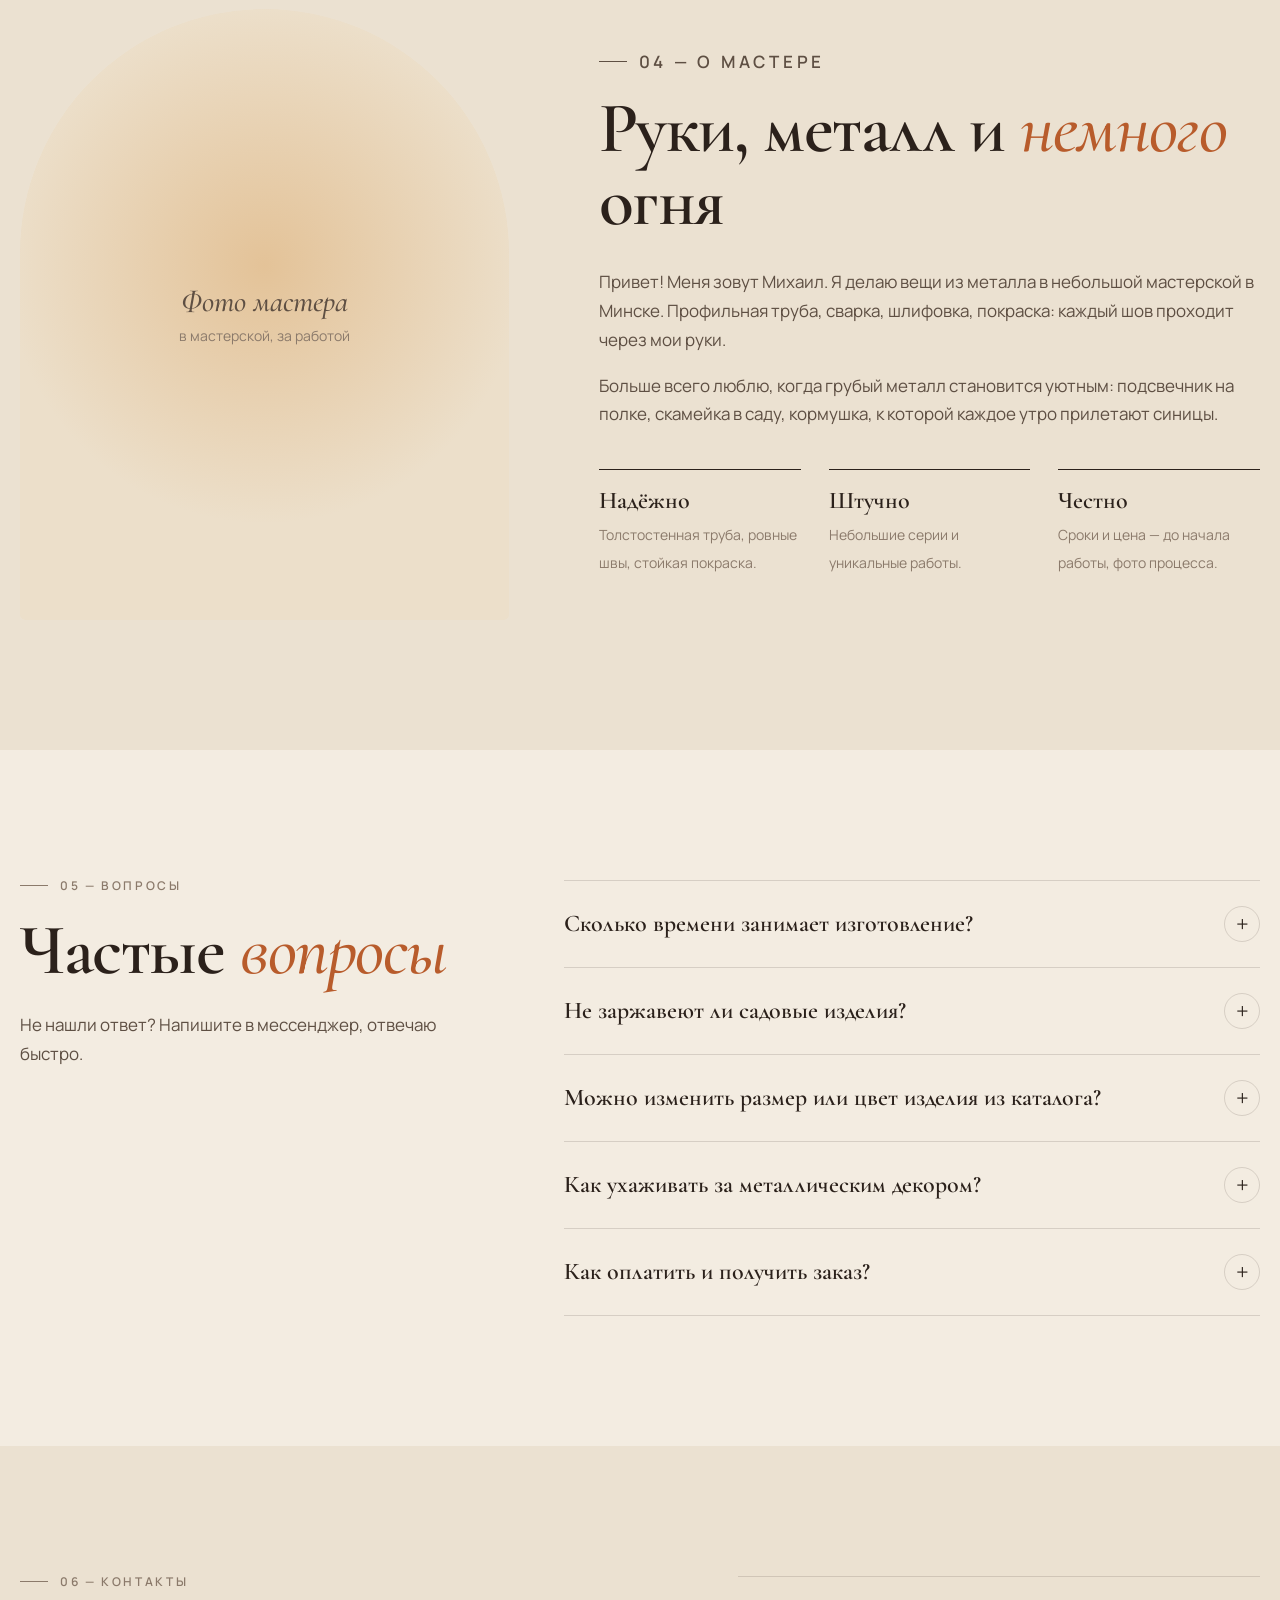
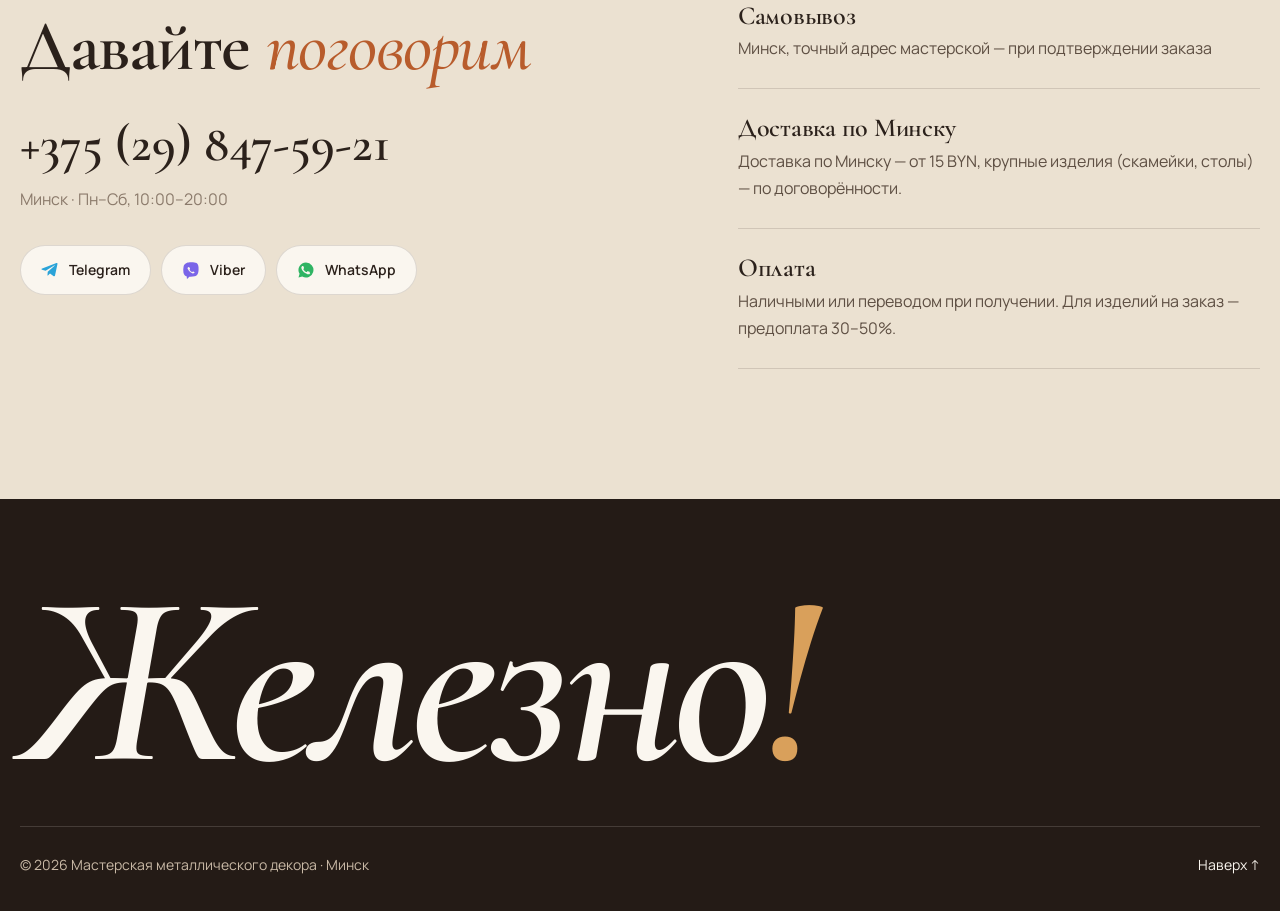
==== commit d8aab23e: "В окне товара кнопка звонка мастеру; поля «Ваше имя» и «Ваш телефон» Co-Authored-By: Claude Opus 5.5" ====
--- a/index.html
+++ b/index.html
@@ -12,7 +12,7 @@
   <link rel="preconnect" href="https://fonts.googleapis.com">
   <link rel="preconnect" href="https://fonts.gstatic.com" crossorigin>
   <link href="https://fonts.googleapis.com/css2?family=Cormorant+Garamond:ital,wght@0,500;0,600;0,700;1,500;1,600&family=Manrope:wght@400;500;600;700&display=swap" rel="stylesheet">
-  <link rel="stylesheet" href="css/style.css?v=1795155926">
+  <link rel="stylesheet" href="css/style.css?v=1795156038">
 </head>
 <body>
 
@@ -215,7 +215,7 @@
         </label>
         <div class="field-row">
           <label class="field"><span>Ваше имя *</span><input name="name" required autocomplete="name"></label>
-          <label class="field"><span>Телефон *</span><input name="phone" type="tel" required autocomplete="tel" placeholder="+375 (__) ___-__-__"></label>
+          <label class="field"><span>Ваш телефон *</span><input name="phone" type="tel" required autocomplete="tel" placeholder="+375 (__) ___-__-__"></label>
         </div>
         <label class="field"><span>Как удобнее связаться?</span>
           <select name="contactVia"><option>Звонок</option><option>Telegram</option><option>Viber</option><option>WhatsApp</option></select>
@@ -328,13 +328,13 @@
         <input type="hidden" name="product">
         <input type="text" name="website" class="hp" tabindex="-1" autocomplete="off" aria-hidden="true">
         <div class="field-row">
-          <label class="field"><span>Имя *</span><input name="name" required autocomplete="name"></label>
-          <label class="field"><span>Телефон *</span><input name="phone" type="tel" required autocomplete="tel" placeholder="+375 (__) ___-__-__"></label>
+          <label class="field"><span>Ваше имя *</span><input name="name" required autocomplete="name"></label>
+          <label class="field"><span>Ваш телефон *</span><input name="phone" type="tel" required autocomplete="tel" placeholder="+375 (__) ___-__-__"></label>
         </div>
         <label class="field"><span>Комментарий</span><input name="details" placeholder="цвет, размер, количество…"></label>
         <button class="btn btn--primary btn--wide" type="submit">Заказать <i class="arr">→</i></button>
       </form>
-      <p class="modal__or">или сразу написать</p>
+      <p class="modal__or">или напишите / позвоните мастеру</p>
       <div class="messengers messengers--sm" id="mMessengers"></div>
     </div>
   </div>
@@ -342,8 +342,8 @@
 
 <div class="toast" id="toast" role="status" aria-live="polite"></div>
 
-<script src="js/config.js?v=1795155926"></script>
-<script src="js/products.js?v=1795155926"></script>
-<script src="js/app.js?v=1795155926"></script>
+<script src="js/config.js?v=1795156038"></script>
+<script src="js/products.js?v=1795156038"></script>
+<script src="js/app.js?v=1795156038"></script>
 </body>
 </html>
--- a/css/style.css
+++ b/css/style.css
@@ -447,3 +447,5 @@
 .orders-closed .form .btn[disabled] .arr { display: none; }
 .orders-closed .header__cta { display: none; }
 .orders-closed #orderForm > :not(.form__closed) { display: none; }
+.msg--call svg { color: var(--accent); }
+.modal .msg--call { flex-basis: 100%; justify-content: center; }
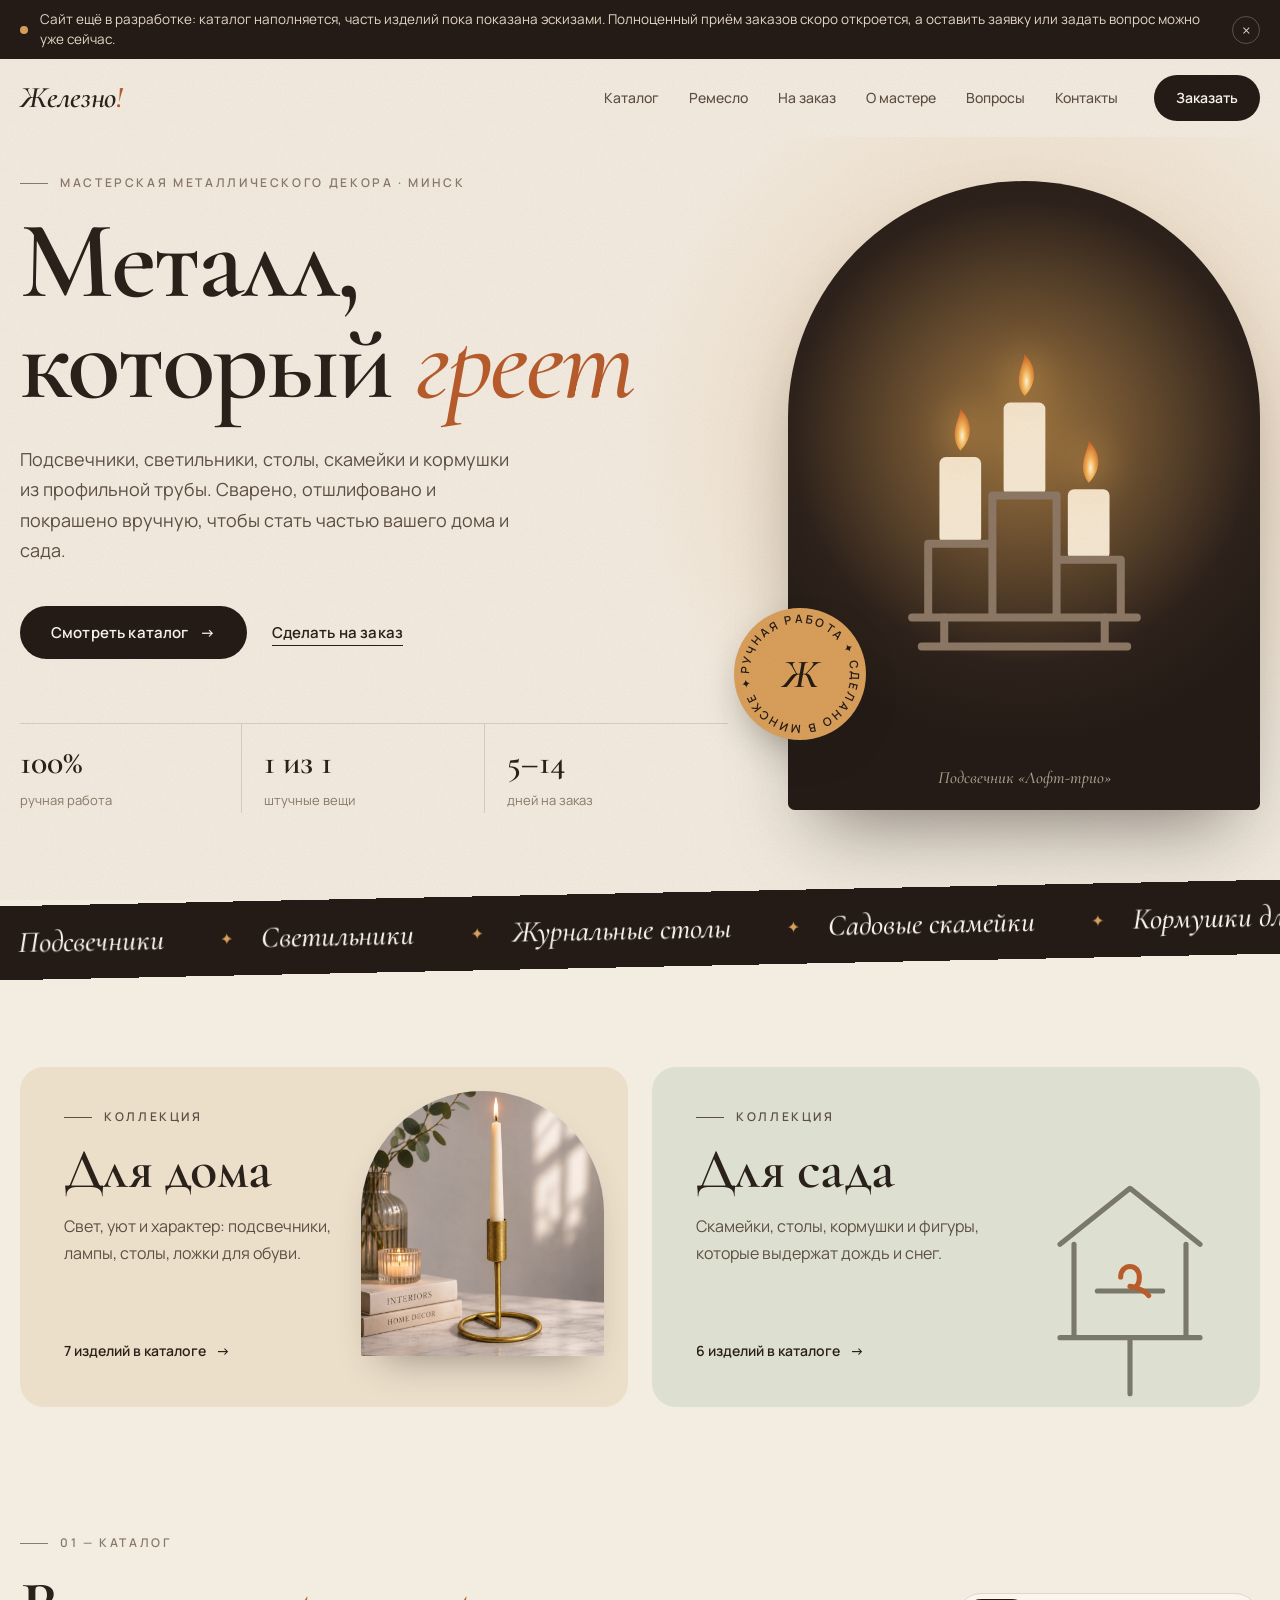
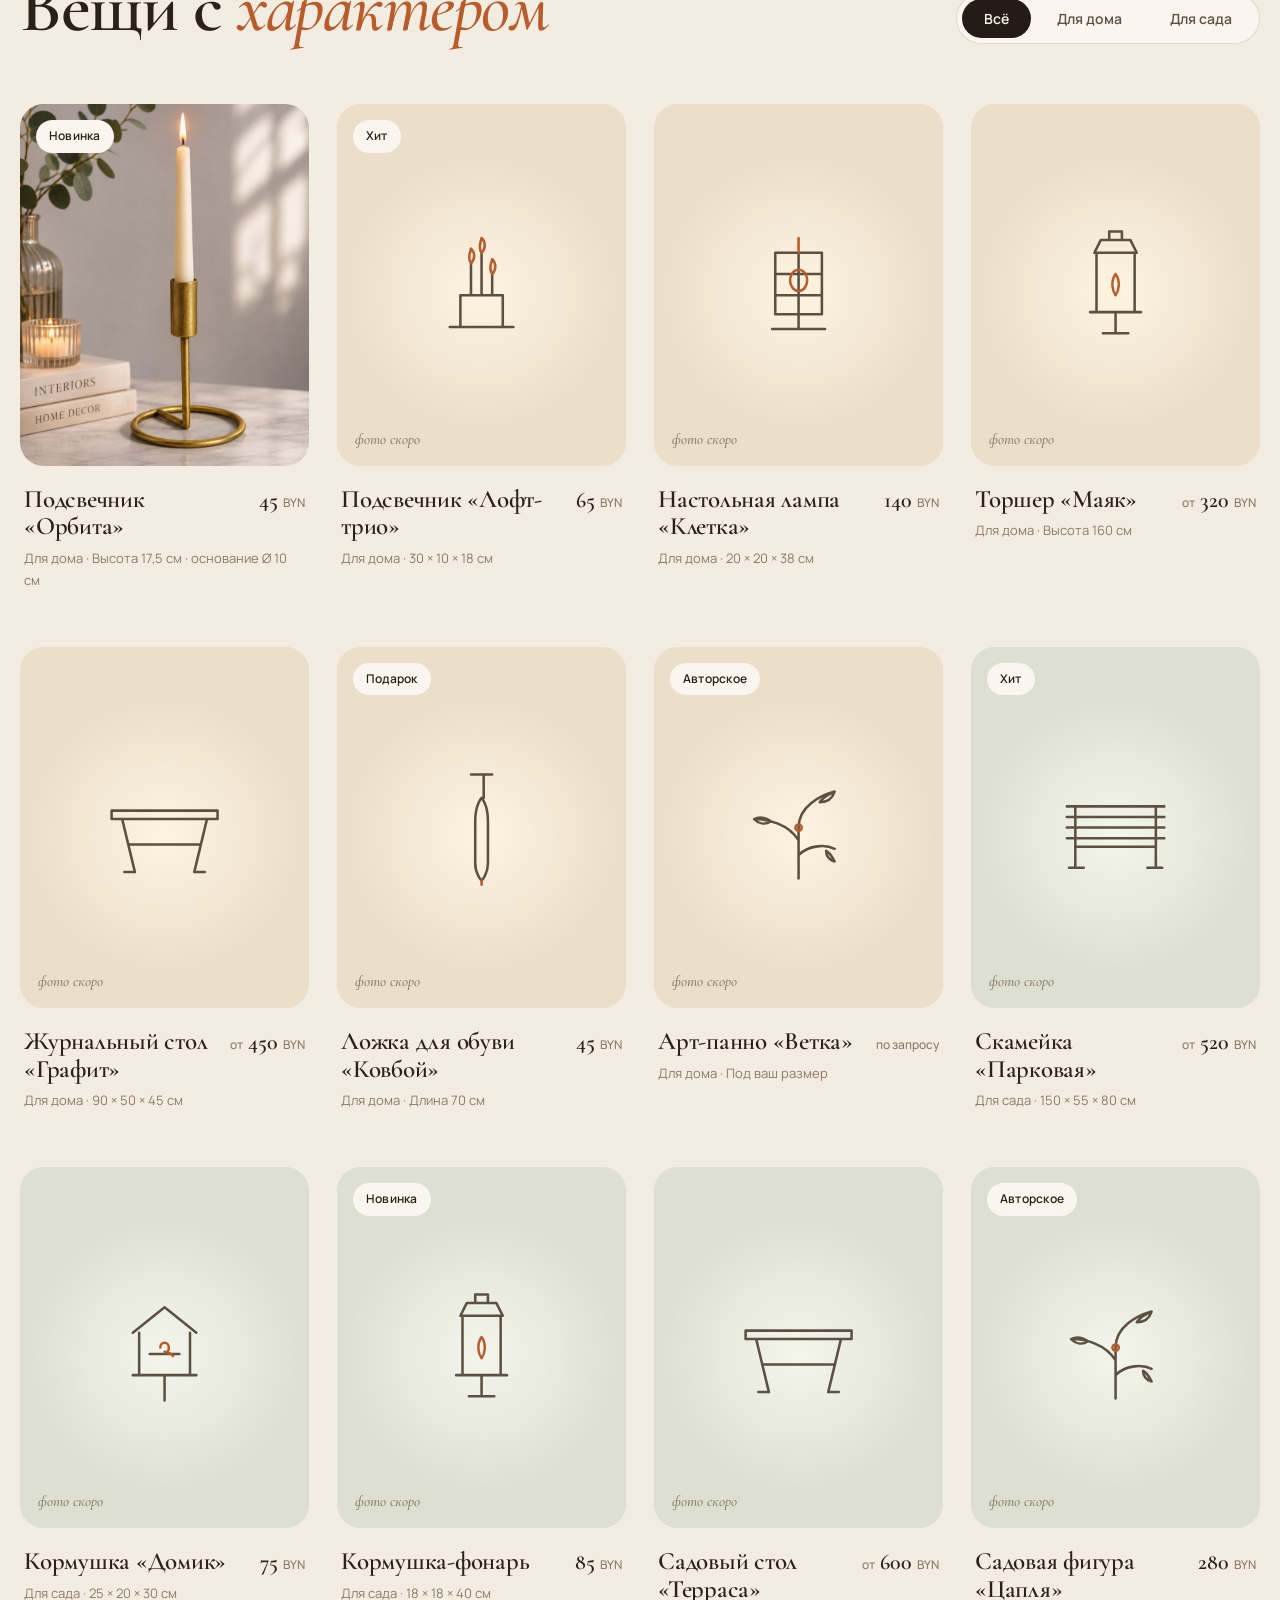
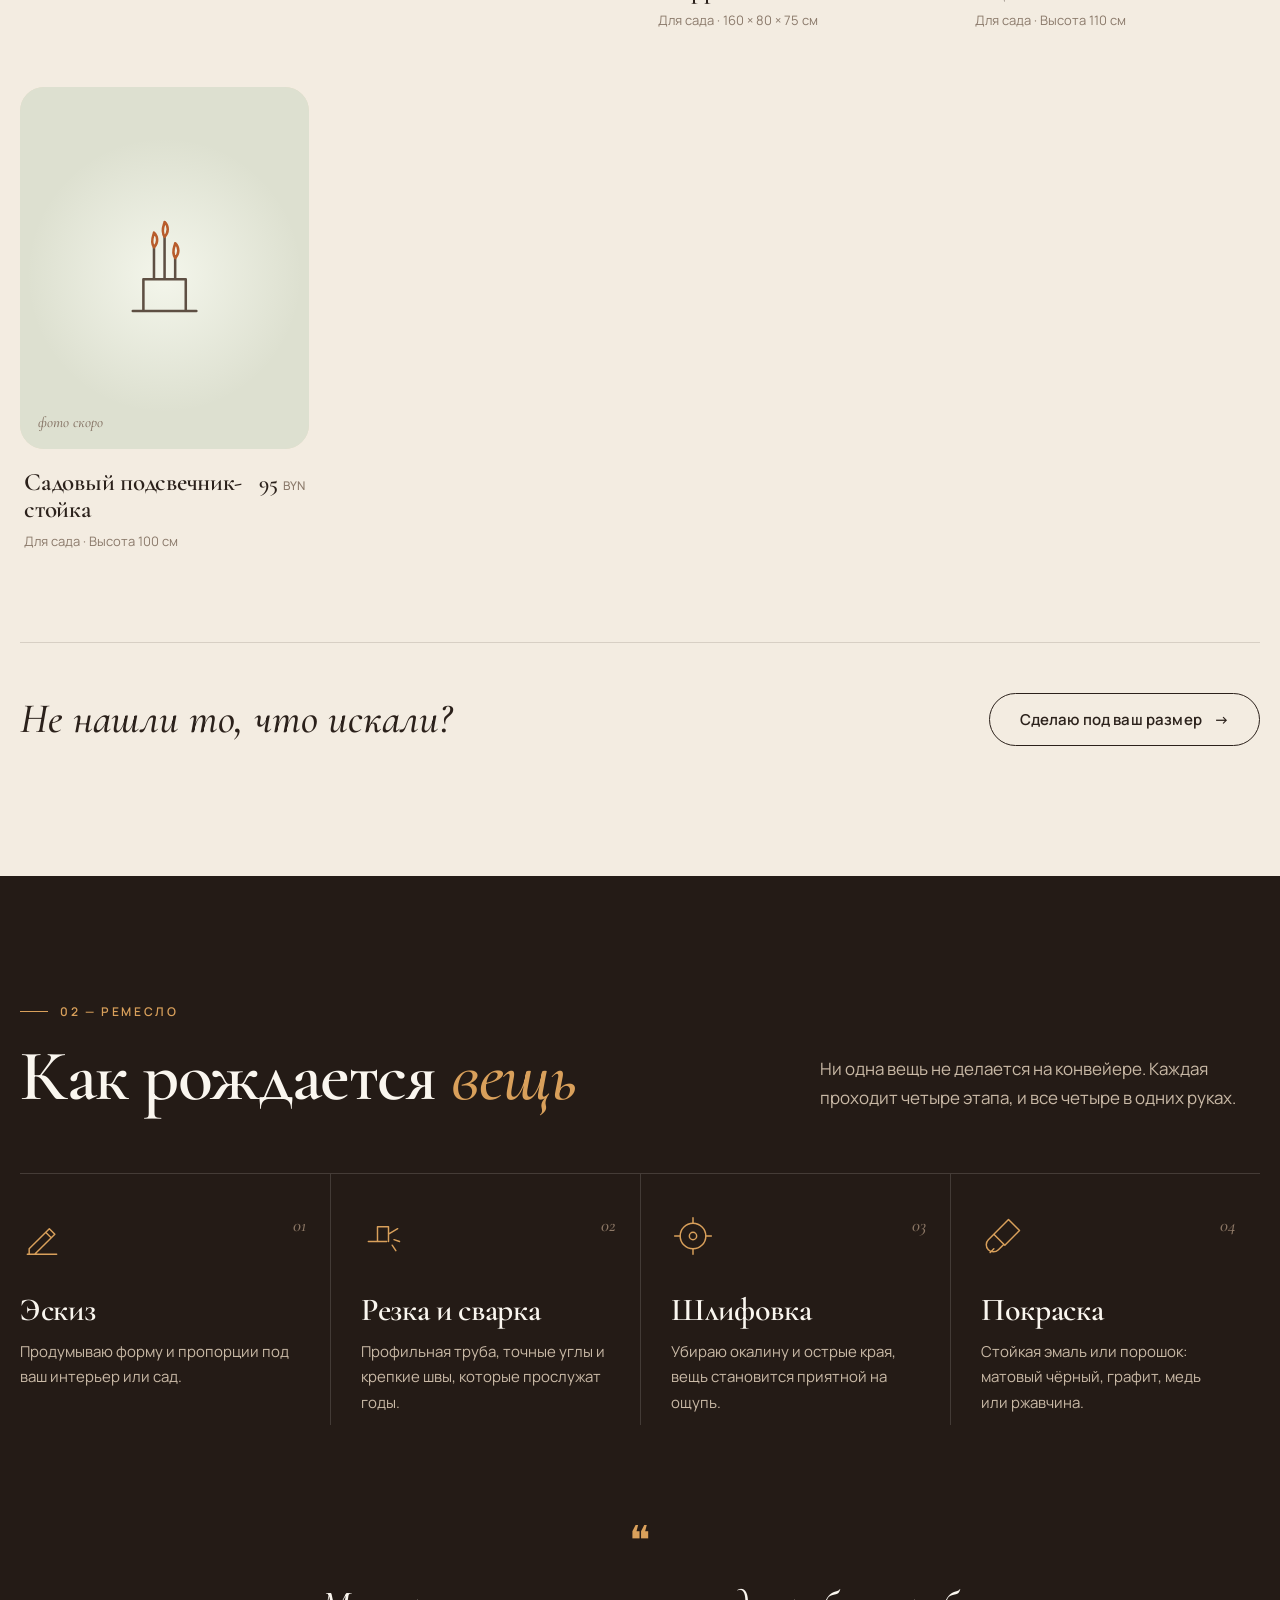
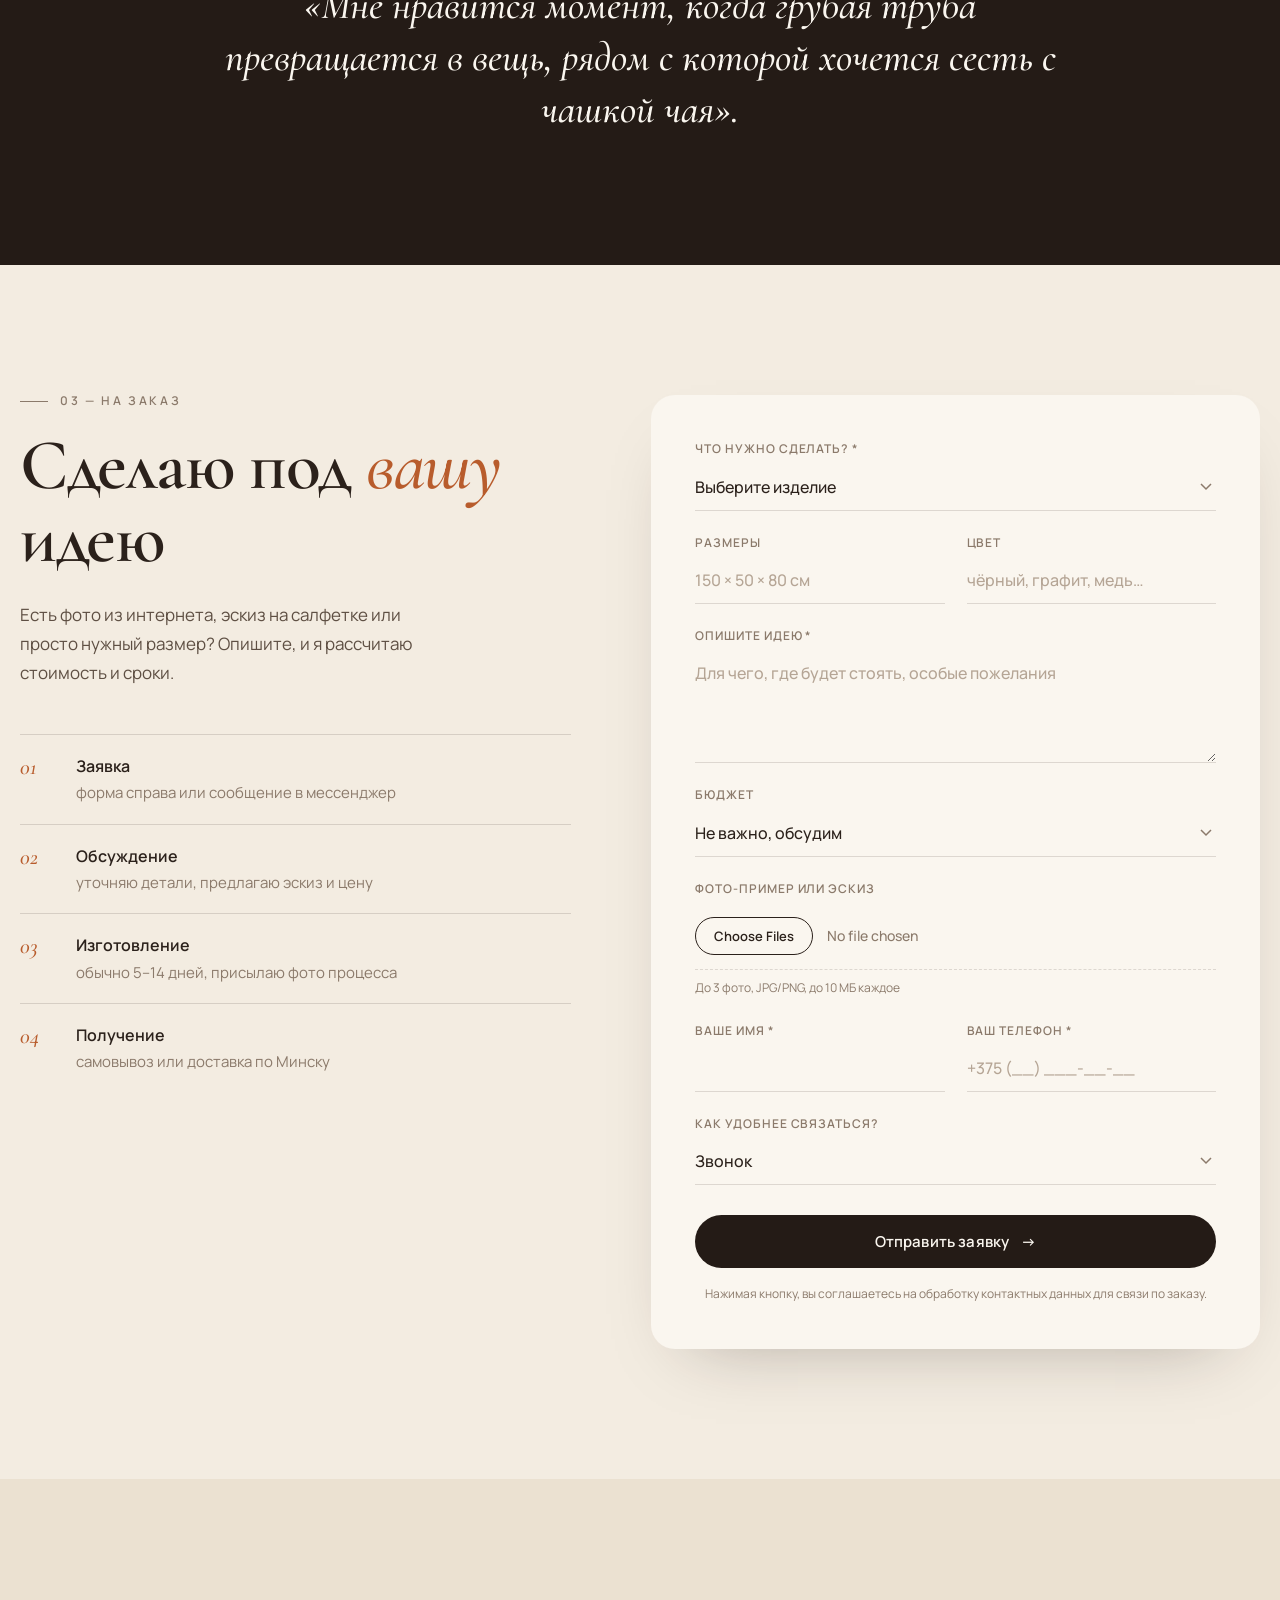
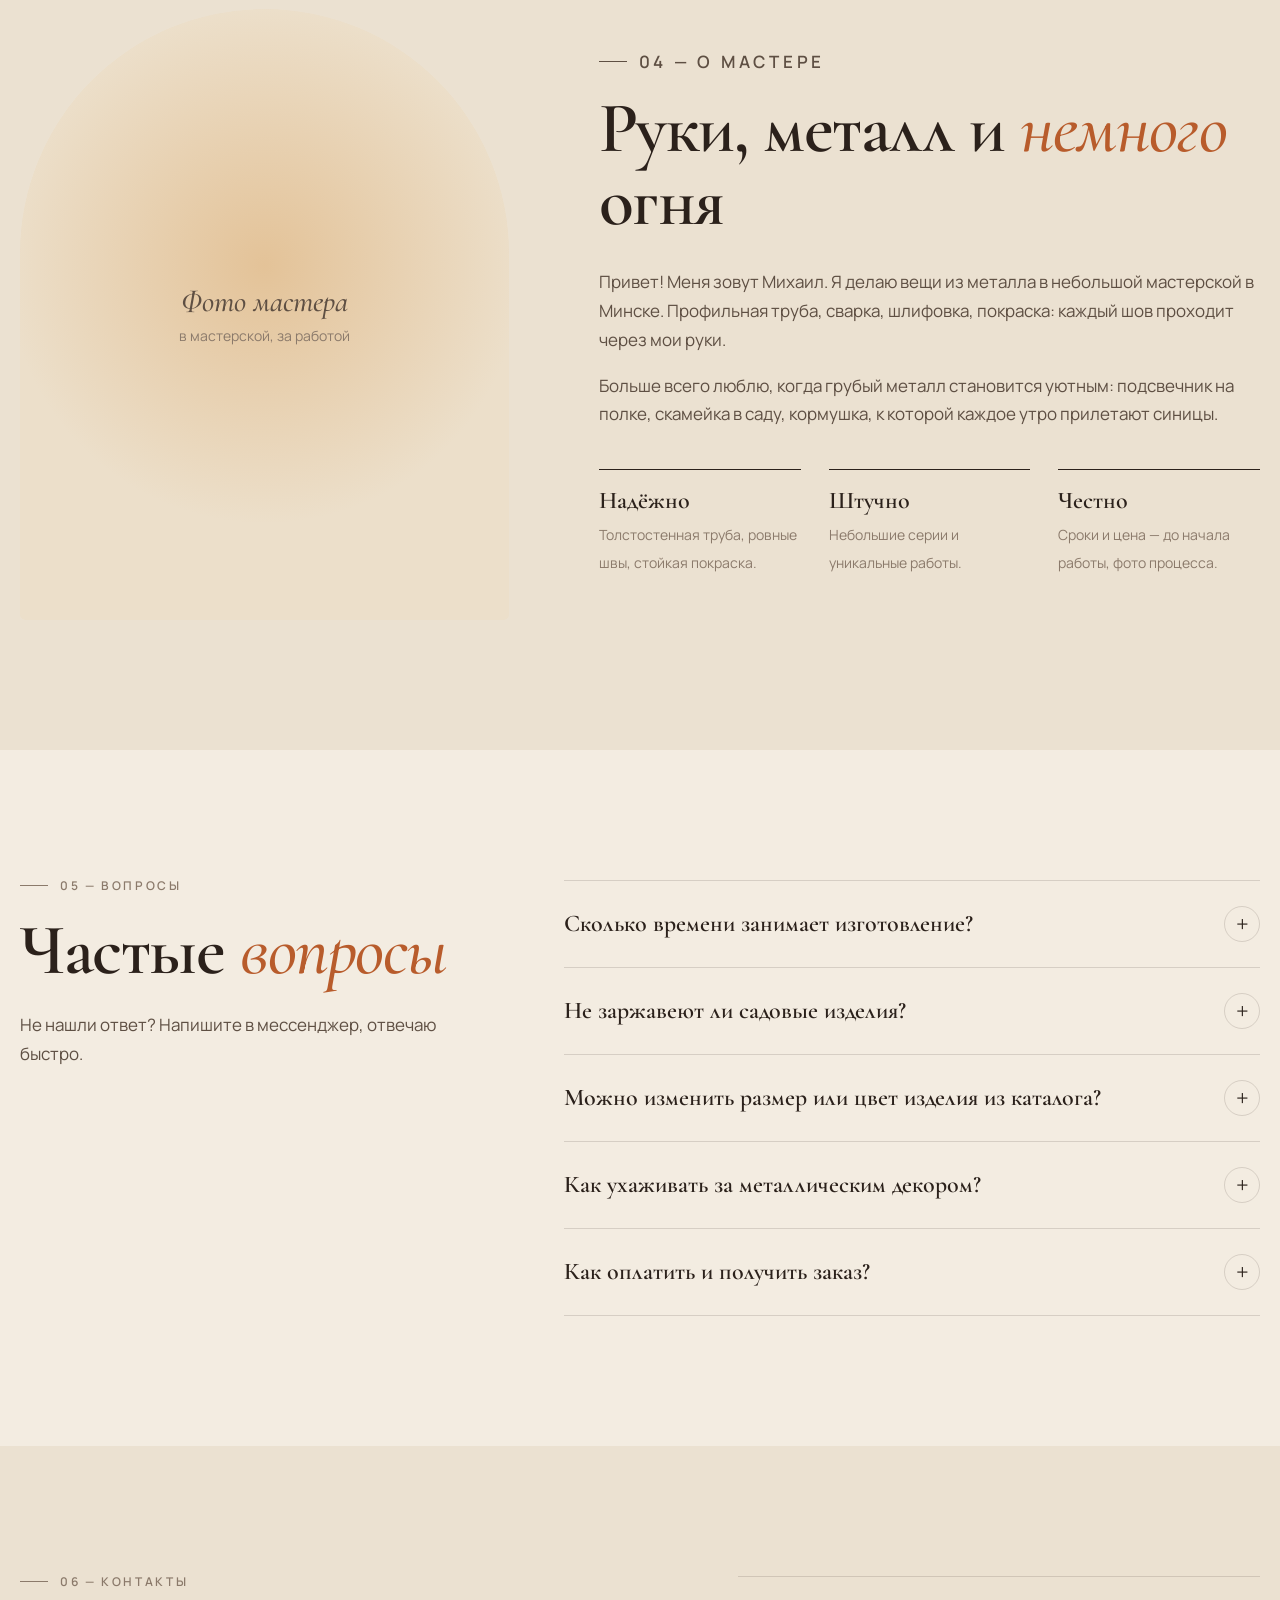
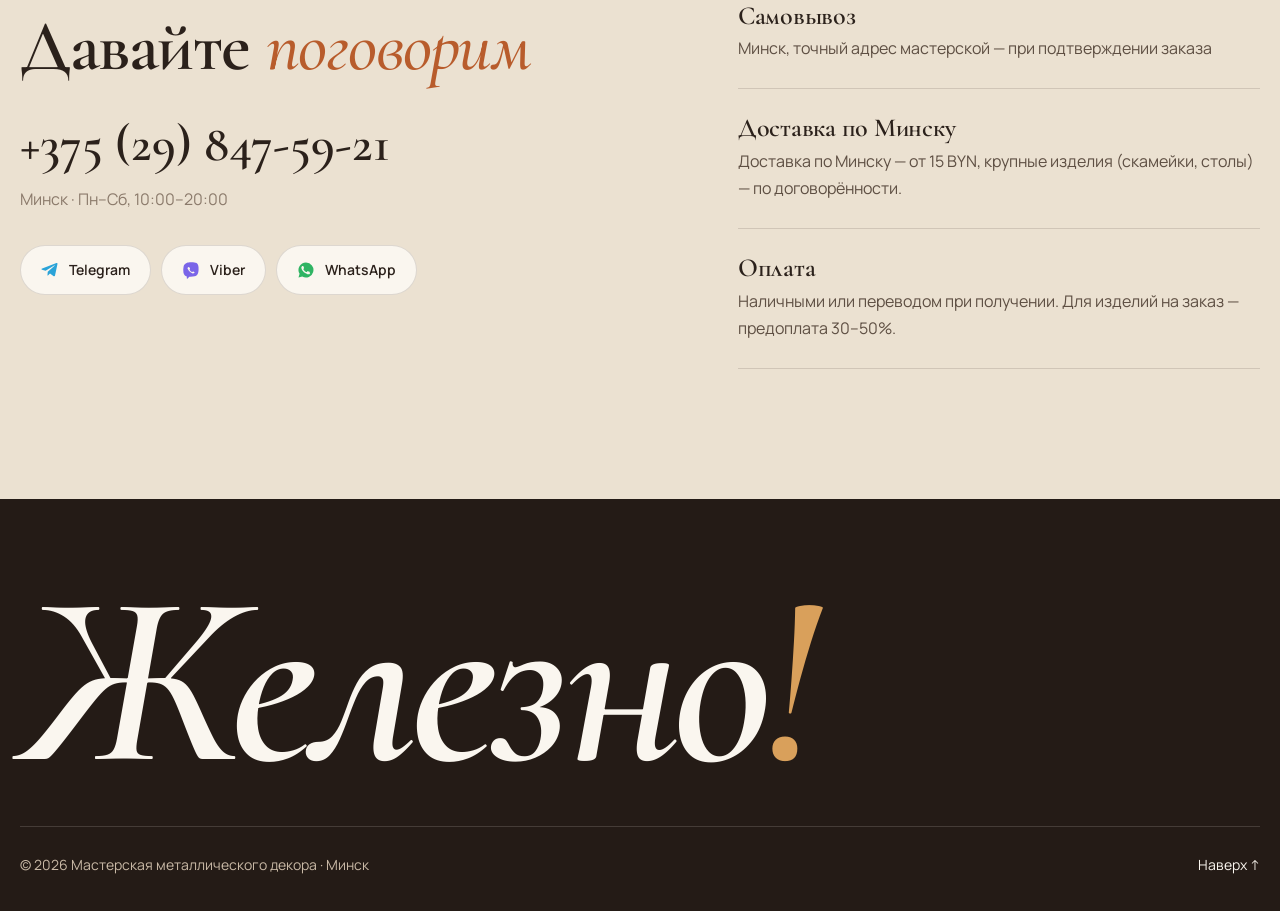
==== commit 03131362: "Фото подсвечника «Орбита» в плитке «Для дома»; на телефоне рисунок не наезжает на текст Co-Authored-" ====
--- a/index.html
+++ b/index.html
@@ -12,7 +12,7 @@
   <link rel="preconnect" href="https://fonts.googleapis.com">
   <link rel="preconnect" href="https://fonts.gstatic.com" crossorigin>
   <link href="https://fonts.googleapis.com/css2?family=Cormorant+Garamond:ital,wght@0,500;0,600;0,700;1,500;1,600&family=Manrope:wght@400;500;600;700&display=swap" rel="stylesheet">
-  <link rel="stylesheet" href="css/style.css?v=1795156038">
+  <link rel="stylesheet" href="css/style.css?v=1795156515">
 </head>
 <body>
 
@@ -99,7 +99,7 @@
           <p>Свет, уют и характер: подсвечники, лампы, столы, ложки для обуви.</p>
           <span class="cat__more"><span data-count="interior"></span> <i class="arr">→</i></span>
         </div>
-        <svg class="cat__ill" viewBox="0 0 120 120"><path d="M38 30h44v58H38zM38 50h44M38 70h44M60 30v58M35 102h50M60 102V88"/><path class="glow" d="M60 46a8 10 0 1 0 .1 0M60 16v14"/></svg>
+        <img class="cat__photo" src="images/products/candle-orbit-1.jpg" alt="Подсвечник «Орбита»" loading="lazy">
       </a>
       <a href="#catalog" class="cat cat--garden reveal" data-cat="garden">
         <div class="cat__text">
@@ -342,8 +342,8 @@
 
 <div class="toast" id="toast" role="status" aria-live="polite"></div>
 
-<script src="js/config.js?v=1795156038"></script>
-<script src="js/products.js?v=1795156038"></script>
-<script src="js/app.js?v=1795156038"></script>
+<script src="js/config.js?v=1795156515"></script>
+<script src="js/products.js?v=1795156515"></script>
+<script src="js/app.js?v=1795156515"></script>
 </body>
 </html>
--- a/css/style.css
+++ b/css/style.css
@@ -449,3 +449,18 @@
 .orders-closed #orderForm > :not(.form__closed) { display: none; }
 .msg--call svg { color: var(--accent); }
 .modal .msg--call { flex-basis: 100%; justify-content: center; }
+
+/* ===== Фото в плитке категории ===== */
+.cat__photo {
+  position: absolute; top: 24px; right: 24px; bottom: 24px; width: 40%; max-width: 260px;
+  object-fit: cover; border-radius: 999px 999px 18px 18px;
+  box-shadow: 0 20px 40px -20px rgba(36,27,22,.45); transition: transform .7s var(--ease);
+}
+.cat:hover .cat__photo { transform: translateY(-4px) rotate(1.5deg); }
+@media (max-width: 600px) {
+  .cat { flex-direction: column; justify-content: flex-start; min-height: 0; }
+  .cat__text { max-width: none; }
+  .cat__photo { position: static; order: -1; width: 100%; max-width: none; height: 280px; object-position: 50% 80%; margin-bottom: 26px; border-radius: 120px 120px 16px 16px; }
+  .cat__ill { width: 34%; right: 14px; bottom: 14px; opacity: .55; }
+  .cat--garden .cat__text p:not(.eyebrow) { max-width: 70%; }
+}
